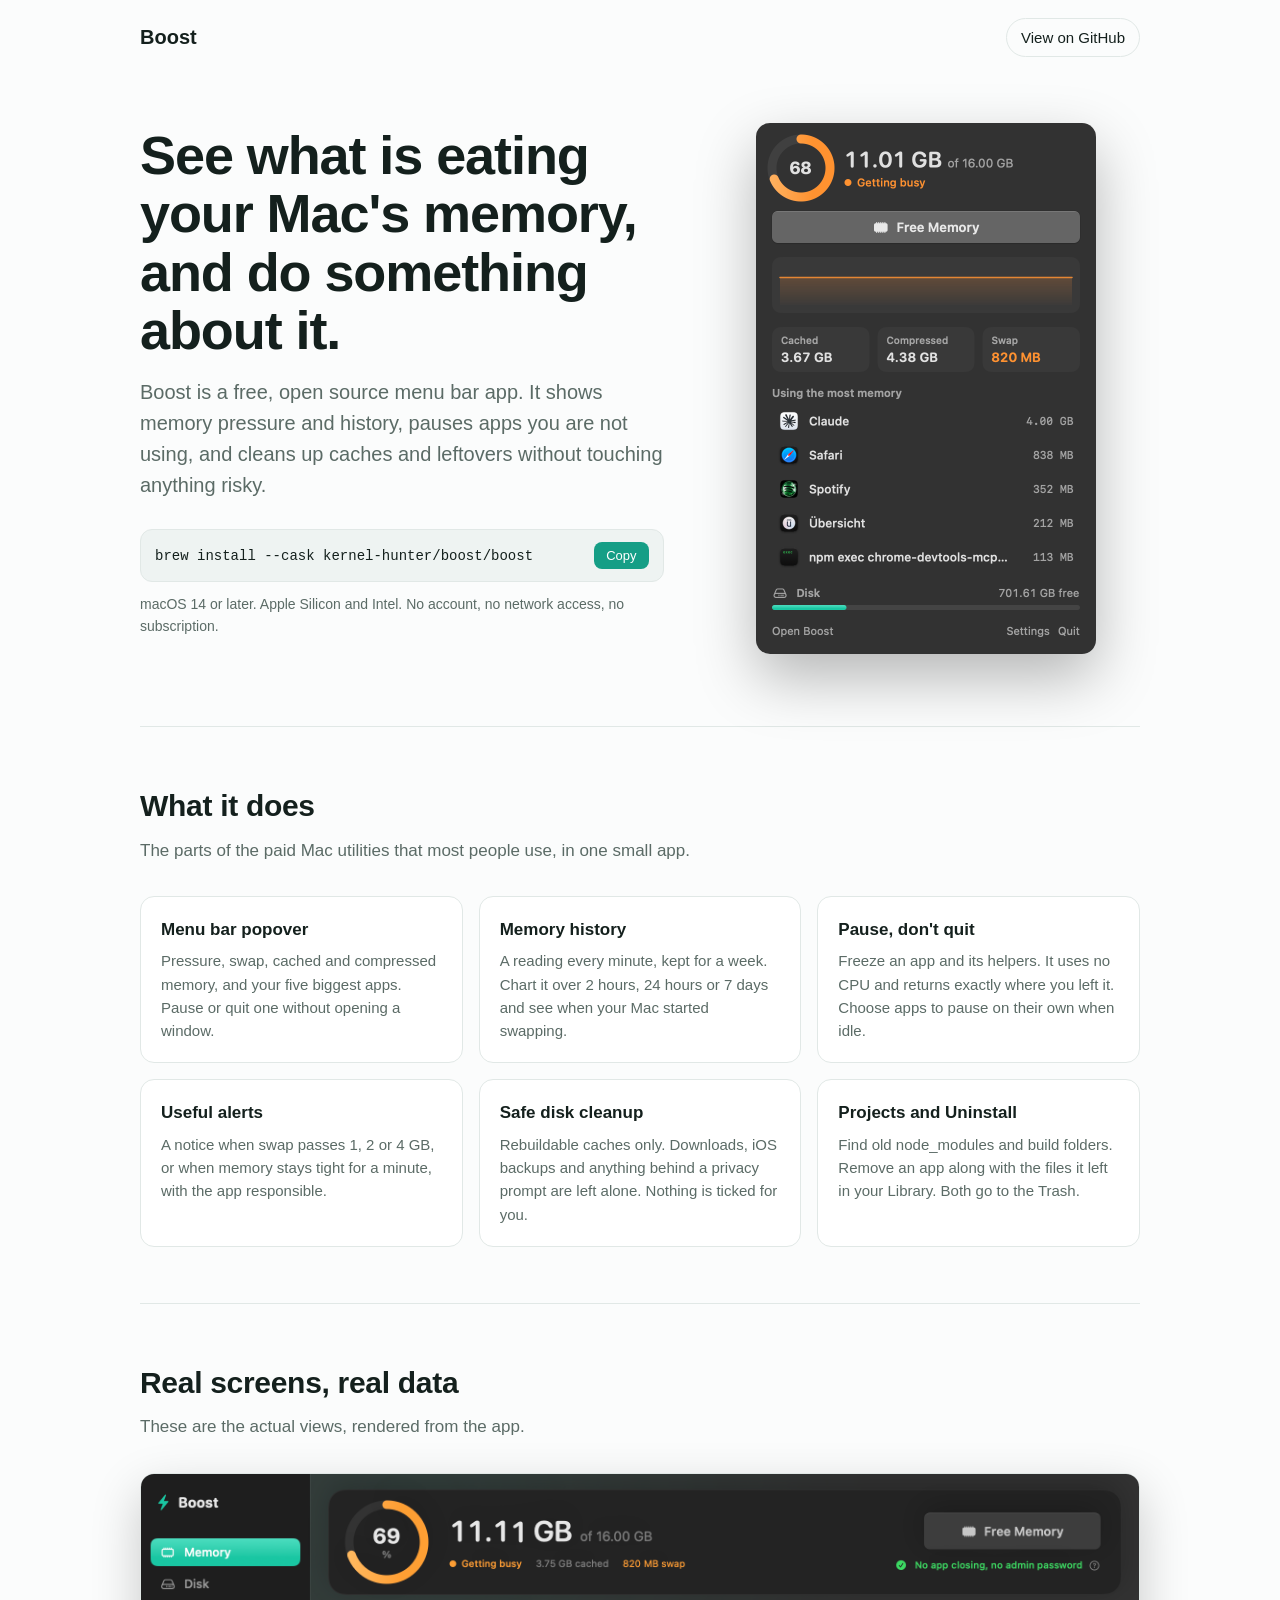
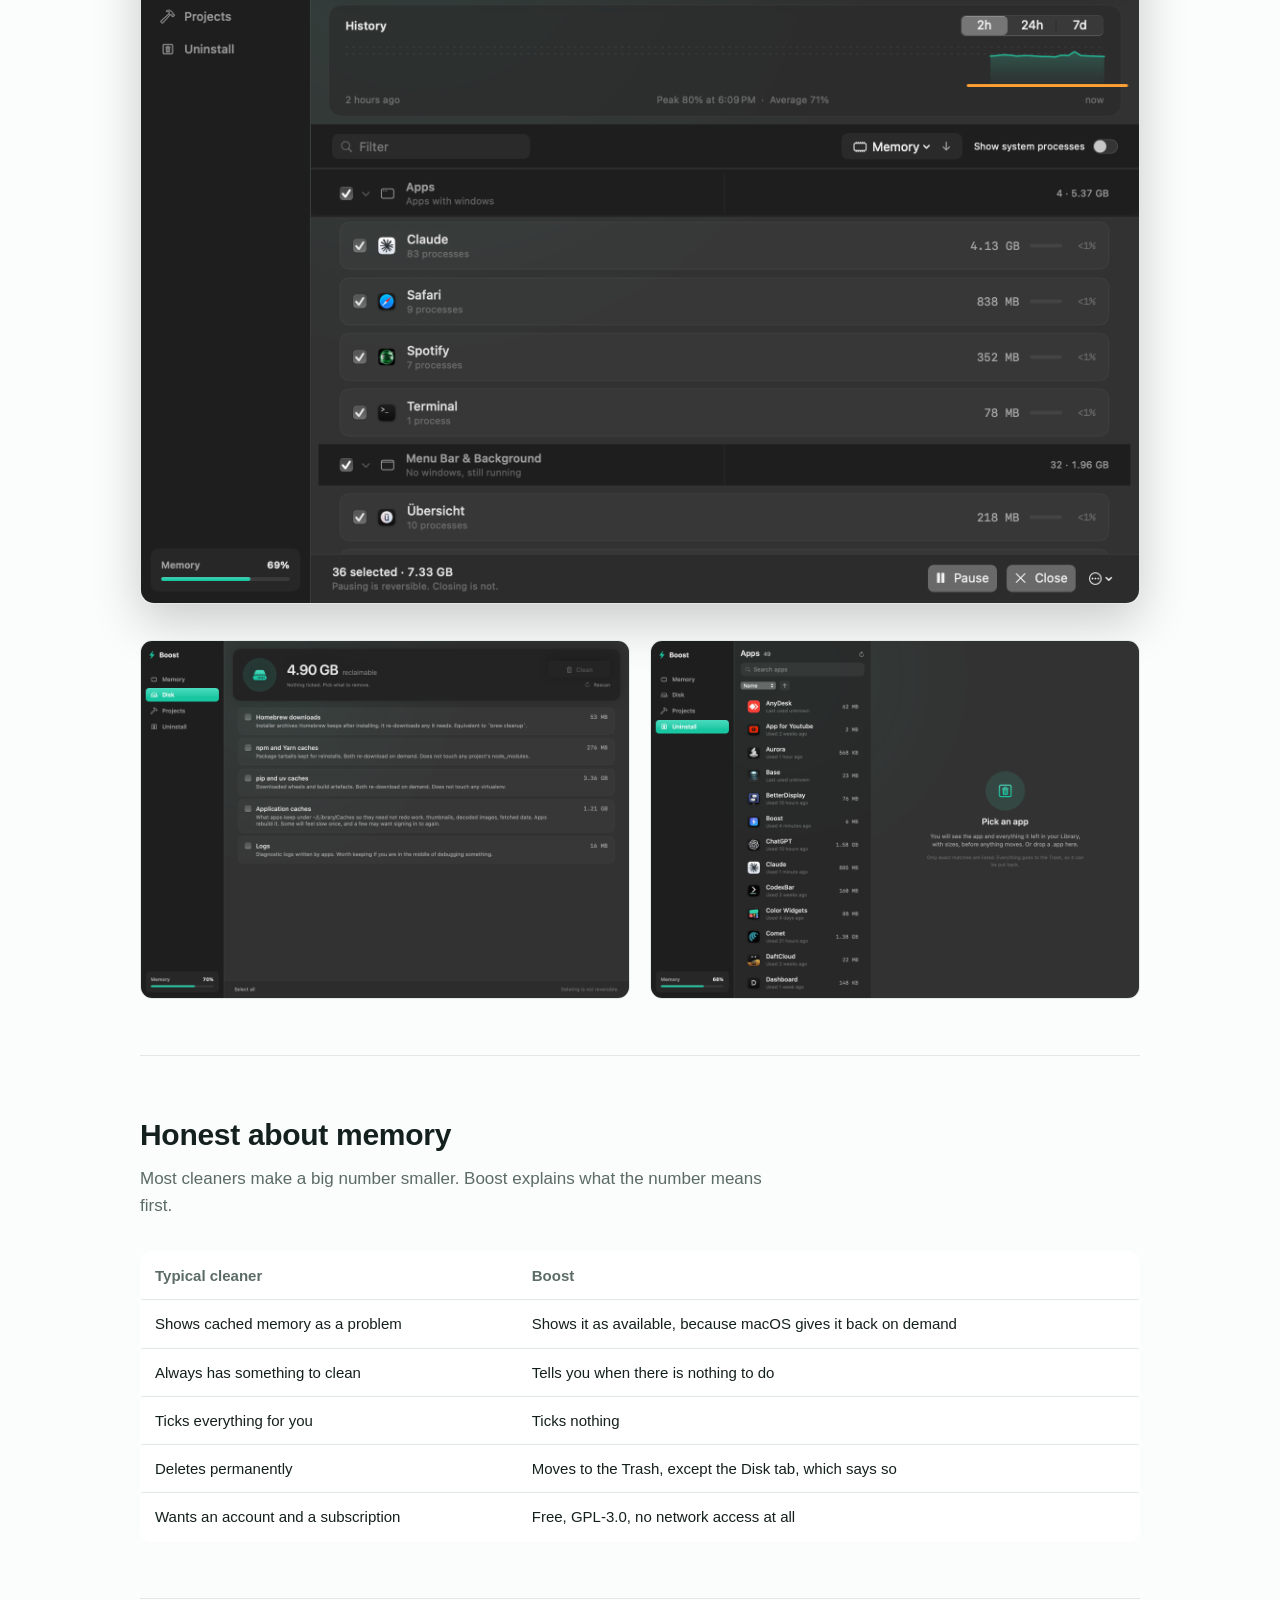
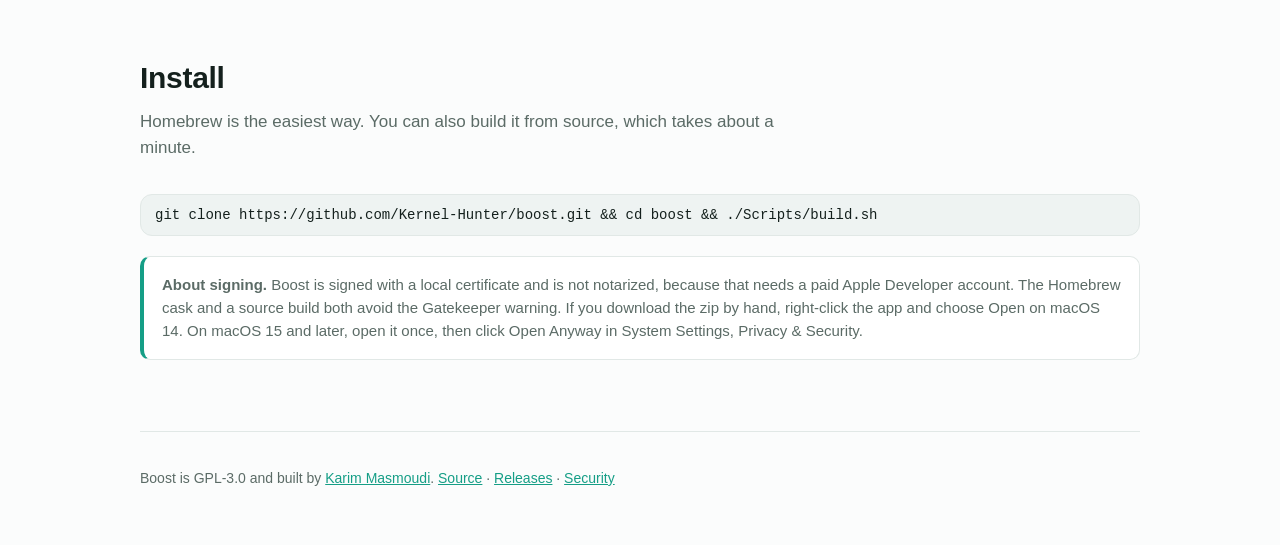
==== docs/index.html @ cca59454 "Explain Open Anyway for macOS 15 and later" ====
<!doctype html>
<html lang="en">
<head>
<meta charset="utf-8">
<meta name="viewport" content="width=device-width, initial-scale=1">
<title>Boost, a free Mac memory and disk app</title>
<meta name="description" content="Boost is a free, open source menu bar app for macOS. See what is using your memory, pause apps you are not using, and clean up caches and leftovers safely.">
<meta property="og:title" content="Boost, a free Mac memory and disk app">
<meta property="og:description" content="A free, open source menu bar app for macOS. Memory history, pause apps, safe disk cleanup, and an uninstaller.">
<meta property="og:image" content="https://kernel-hunter.github.io/boost/images/social-preview.png">
<meta property="og:image:width" content="1280">
<meta property="og:image:height" content="640">
<meta property="og:url" content="https://kernel-hunter.github.io/boost/">
<meta name="twitter:card" content="summary_large_image">
<meta name="theme-color" content="#101514">
<style>
:root {
  --bg: #fbfcfc; --fg: #14201d; --muted: #5b6b66; --card: #ffffff; --line: #e1e8e6;
  --brand: #159e86; --brand-fg: #ffffff; --code: #eef3f2;
}
@media (prefers-color-scheme: dark) {
  :root {
    --bg: #101514; --fg: #e8f0ee; --muted: #93a6a1; --card: #171e1c; --line: #26302e;
    --brand: #3fd1b0; --brand-fg: #08130f; --code: #1c2523;
  }
}
* { box-sizing: border-box; }
html { scroll-behavior: smooth; }
body {
  margin: 0; background: var(--bg); color: var(--fg);
  font: 17px/1.55 -apple-system, BlinkMacSystemFont, "SF Pro Text", "Segoe UI", Roboto, sans-serif;
}
a { color: var(--brand); }
.wrap { max-width: 1040px; margin: 0 auto; padding: 0 20px; }
nav { display: flex; align-items: center; justify-content: space-between; padding: 18px 0; }
nav .name { font-weight: 700; font-size: 20px; }
nav a.gh { color: var(--fg); text-decoration: none; font-size: 15px; border: 1px solid var(--line);
  padding: 7px 14px; border-radius: 999px; }
.hero { display: grid; grid-template-columns: 1.1fr .9fr; gap: 48px; align-items: center; padding: 48px 0 72px; }
h1 { font-size: clamp(34px, 5vw, 54px); line-height: 1.08; margin: 0 0 18px; letter-spacing: -0.02em; }
.lead { font-size: 20px; color: var(--muted); margin: 0 0 28px; }
.install {
  display: flex; align-items: center; gap: 10px; background: var(--code); border: 1px solid var(--line);
  border-radius: 12px; padding: 12px 14px; font: 14px ui-monospace, SFMono-Regular, Menlo, monospace;
  overflow-x: auto; white-space: nowrap;
}
.install button {
  margin-left: auto; font-family: -apple-system, sans-serif; font-size: 13px;
  background: var(--brand); color: var(--brand-fg); border: 0; border-radius: 8px; padding: 6px 12px; cursor: pointer;
}
.sub { margin-top: 12px; font-size: 14px; color: var(--muted); }
.shot { display: flex; justify-content: center; }
.shot img { width: min(340px, 100%); border-radius: 14px; box-shadow: 0 24px 60px rgba(0,0,0,.28); }
section { padding: 56px 0; border-top: 1px solid var(--line); }
h2 { font-size: 30px; margin: 0 0 8px; letter-spacing: -0.01em; }
.sec-lead { color: var(--muted); margin: 0 0 32px; max-width: 640px; }
.grid { display: grid; grid-template-columns: repeat(3, 1fr); gap: 16px; }
.card { background: var(--card); border: 1px solid var(--line); border-radius: 14px; padding: 20px; }
.card h3 { margin: 0 0 6px; font-size: 17px; }
.card p { margin: 0; color: var(--muted); font-size: 15px; }
.big { width: 100%; border-radius: 14px; border: 1px solid var(--line); box-shadow: 0 18px 50px rgba(0,0,0,.2); }
.two { display: grid; grid-template-columns: 1fr 1fr; gap: 20px; margin-top: 28px; }
.two img { width: 100%; border-radius: 12px; border: 1px solid var(--line); }
table { width: 100%; border-collapse: collapse; font-size: 15px; background: var(--card);
  border: 1px solid var(--line); border-radius: 12px; overflow: hidden; }
th, td { text-align: left; padding: 12px 14px; border-bottom: 1px solid var(--line); vertical-align: top; }
th { color: var(--muted); font-weight: 600; }
tr:last-child td { border-bottom: 0; }
.note { background: var(--card); border: 1px solid var(--line); border-left: 4px solid var(--brand);
  border-radius: 10px; padding: 16px 18px; color: var(--muted); font-size: 15px; }
footer { padding: 36px 0 56px; color: var(--muted); font-size: 14px; border-top: 1px solid var(--line); }
@media (max-width: 800px) {
  .hero { grid-template-columns: 1fr; padding-top: 24px; }
  .grid, .two { grid-template-columns: 1fr; }
  .shot { order: -1; }
}
</style>
</head>
<body>
<div class="wrap">
  <nav>
    <div class="name">Boost</div>
    <a class="gh" href="https://github.com/Kernel-Hunter/boost">View on GitHub</a>
  </nav>

  <header class="hero">
    <div>
      <h1>See what is eating your Mac's memory, and do something about it.</h1>
      <p class="lead">Boost is a free, open source menu bar app. It shows memory pressure and history, pauses apps you are not using, and cleans up caches and leftovers without touching anything risky.</p>
      <div class="install"><code id="cmd">brew install --cask kernel-hunter/boost/boost</code><button id="copy">Copy</button></div>
      <p class="sub">macOS 14 or later. Apple Silicon and Intel. No account, no network access, no subscription.</p>
    </div>
    <div class="shot"><img src="images/popover.png" alt="Boost's menu bar popover showing memory pressure, a graph, and the apps using the most memory"></div>
  </header>

  <section>
    <h2>What it does</h2>
    <p class="sec-lead">The parts of the paid Mac utilities that most people use, in one small app.</p>
    <div class="grid">
      <div class="card"><h3>Menu bar popover</h3><p>Pressure, swap, cached and compressed memory, and your five biggest apps. Pause or quit one without opening a window.</p></div>
      <div class="card"><h3>Memory history</h3><p>A reading every minute, kept for a week. Chart it over 2 hours, 24 hours or 7 days and see when your Mac started swapping.</p></div>
      <div class="card"><h3>Pause, don't quit</h3><p>Freeze an app and its helpers. It uses no CPU and returns exactly where you left it. Choose apps to pause on their own when idle.</p></div>
      <div class="card"><h3>Useful alerts</h3><p>A notice when swap passes 1, 2 or 4 GB, or when memory stays tight for a minute, with the app responsible.</p></div>
      <div class="card"><h3>Safe disk cleanup</h3><p>Rebuildable caches only. Downloads, iOS backups and anything behind a privacy prompt are left alone. Nothing is ticked for you.</p></div>
      <div class="card"><h3>Projects and Uninstall</h3><p>Find old node_modules and build folders. Remove an app along with the files it left in your Library. Both go to the Trash.</p></div>
    </div>
  </section>

  <section>
    <h2>Real screens, real data</h2>
    <p class="sec-lead">These are the actual views, rendered from the app.</p>
    <img class="big" src="images/memory.png" alt="Boost's memory tab with a pressure gauge, history chart and grouped app list">
    <div class="two">
      <img src="images/disk.png" alt="Boost's disk tab listing reclaimable caches">
      <img src="images/uninstall.png" alt="Boost's uninstall tab listing installed apps">
    </div>
  </section>

  <section>
    <h2>Honest about memory</h2>
    <p class="sec-lead">Most cleaners make a big number smaller. Boost explains what the number means first.</p>
    <table>
      <tr><th>Typical cleaner</th><th>Boost</th></tr>
      <tr><td>Shows cached memory as a problem</td><td>Shows it as available, because macOS gives it back on demand</td></tr>
      <tr><td>Always has something to clean</td><td>Tells you when there is nothing to do</td></tr>
      <tr><td>Ticks everything for you</td><td>Ticks nothing</td></tr>
      <tr><td>Deletes permanently</td><td>Moves to the Trash, except the Disk tab, which says so</td></tr>
      <tr><td>Wants an account and a subscription</td><td>Free, GPL-3.0, no network access at all</td></tr>
    </table>
  </section>

  <section>
    <h2>Install</h2>
    <p class="sec-lead">Homebrew is the easiest way. You can also build it from source, which takes about a minute.</p>
    <div class="install"><code>git clone https://github.com/Kernel-Hunter/boost.git &amp;&amp; cd boost &amp;&amp; ./Scripts/build.sh</code></div>
    <p class="note" style="margin-top:20px"><strong>About signing.</strong> Boost is signed with a local certificate and is not notarized, because that needs a paid Apple Developer account. The Homebrew cask and a source build both avoid the Gatekeeper warning. If you download the zip by hand, right-click the app and choose Open on macOS 14. On macOS 15 and later, open it once, then click Open Anyway in System Settings, Privacy &amp; Security.</p>
  </section>

  <footer>
    Boost is GPL-3.0 and built by <a href="https://github.com/Kernel-Hunter">Karim Masmoudi</a>.
    <a href="https://github.com/Kernel-Hunter/boost">Source</a> &middot;
    <a href="https://github.com/Kernel-Hunter/boost/releases">Releases</a> &middot;
    <a href="https://github.com/Kernel-Hunter/boost/blob/main/SECURITY.md">Security</a>
  </footer>
</div>
<script>
document.getElementById('copy').addEventListener('click', function () {
  var b = this;
  navigator.clipboard.writeText(document.getElementById('cmd').textContent).then(function () {
    b.textContent = 'Copied'; setTimeout(function () { b.textContent = 'Copy'; }, 1500);
  });
});
</script>
</body>
</html>
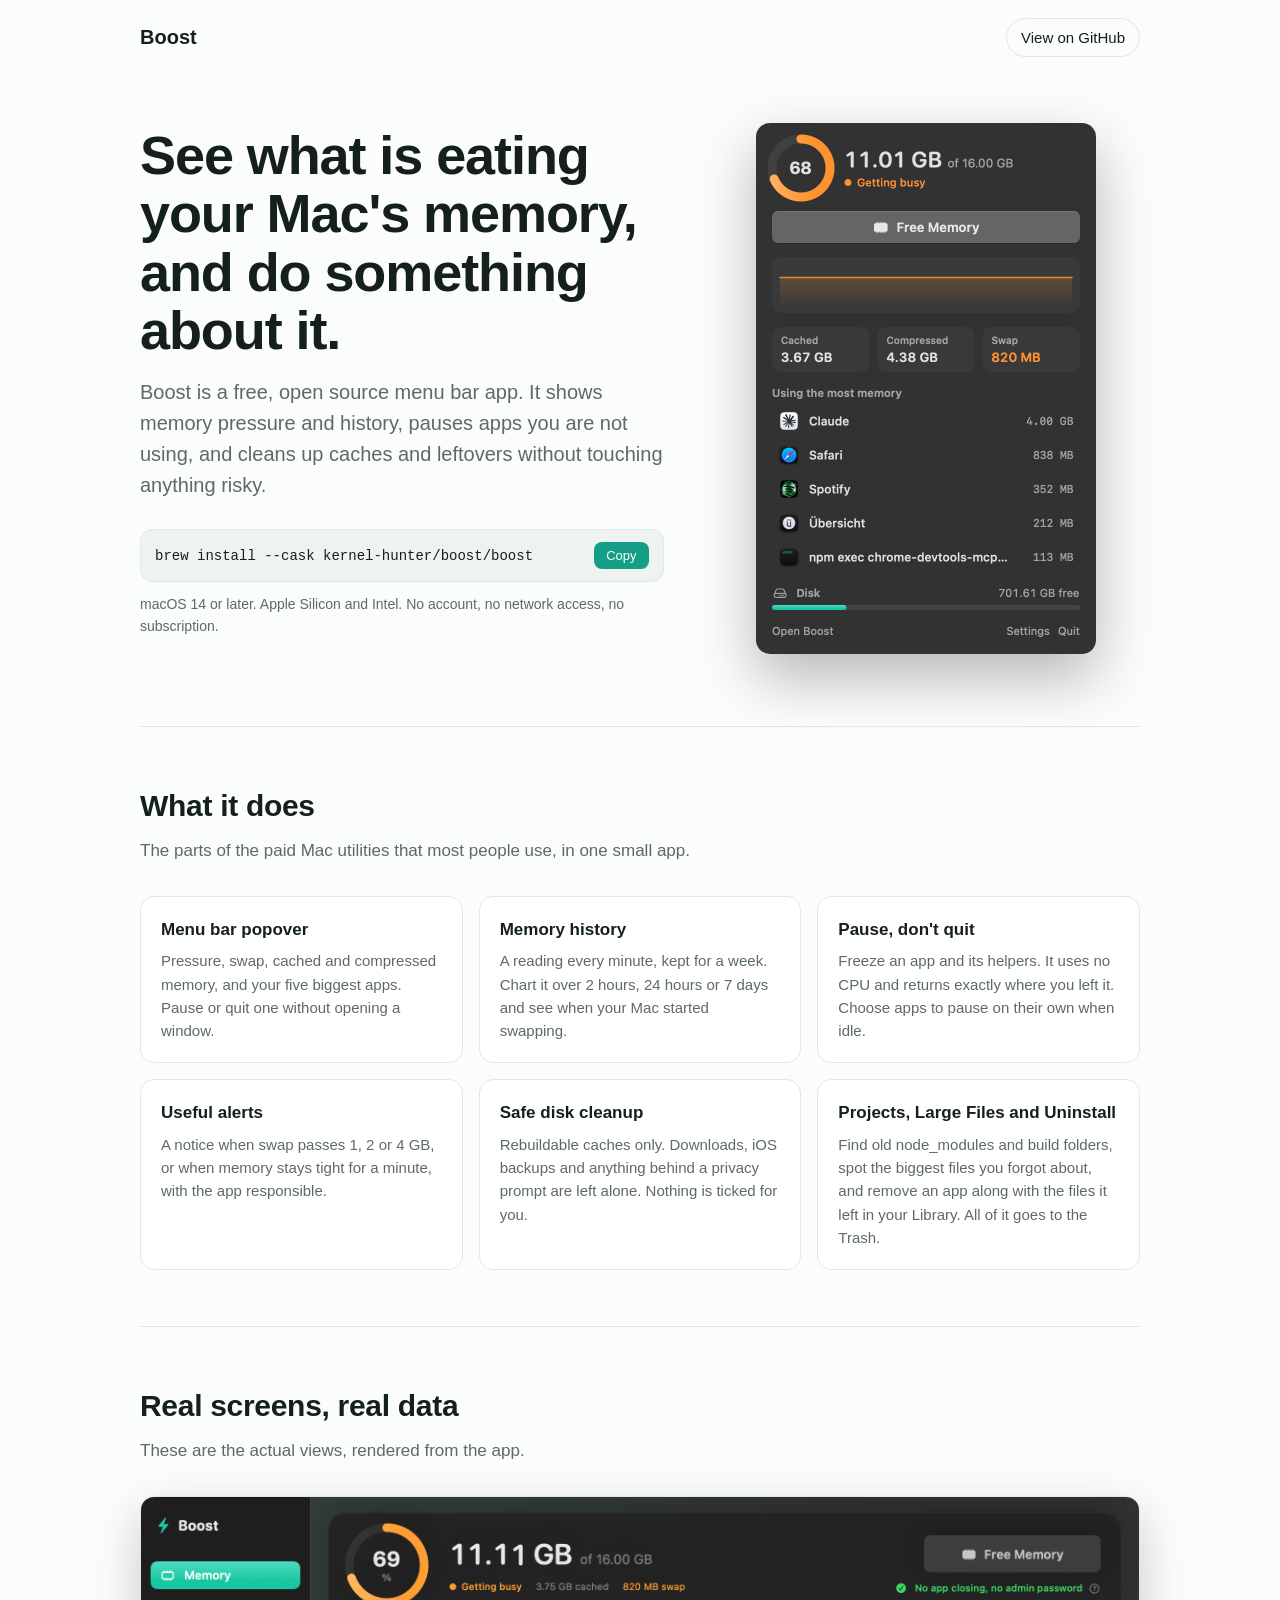
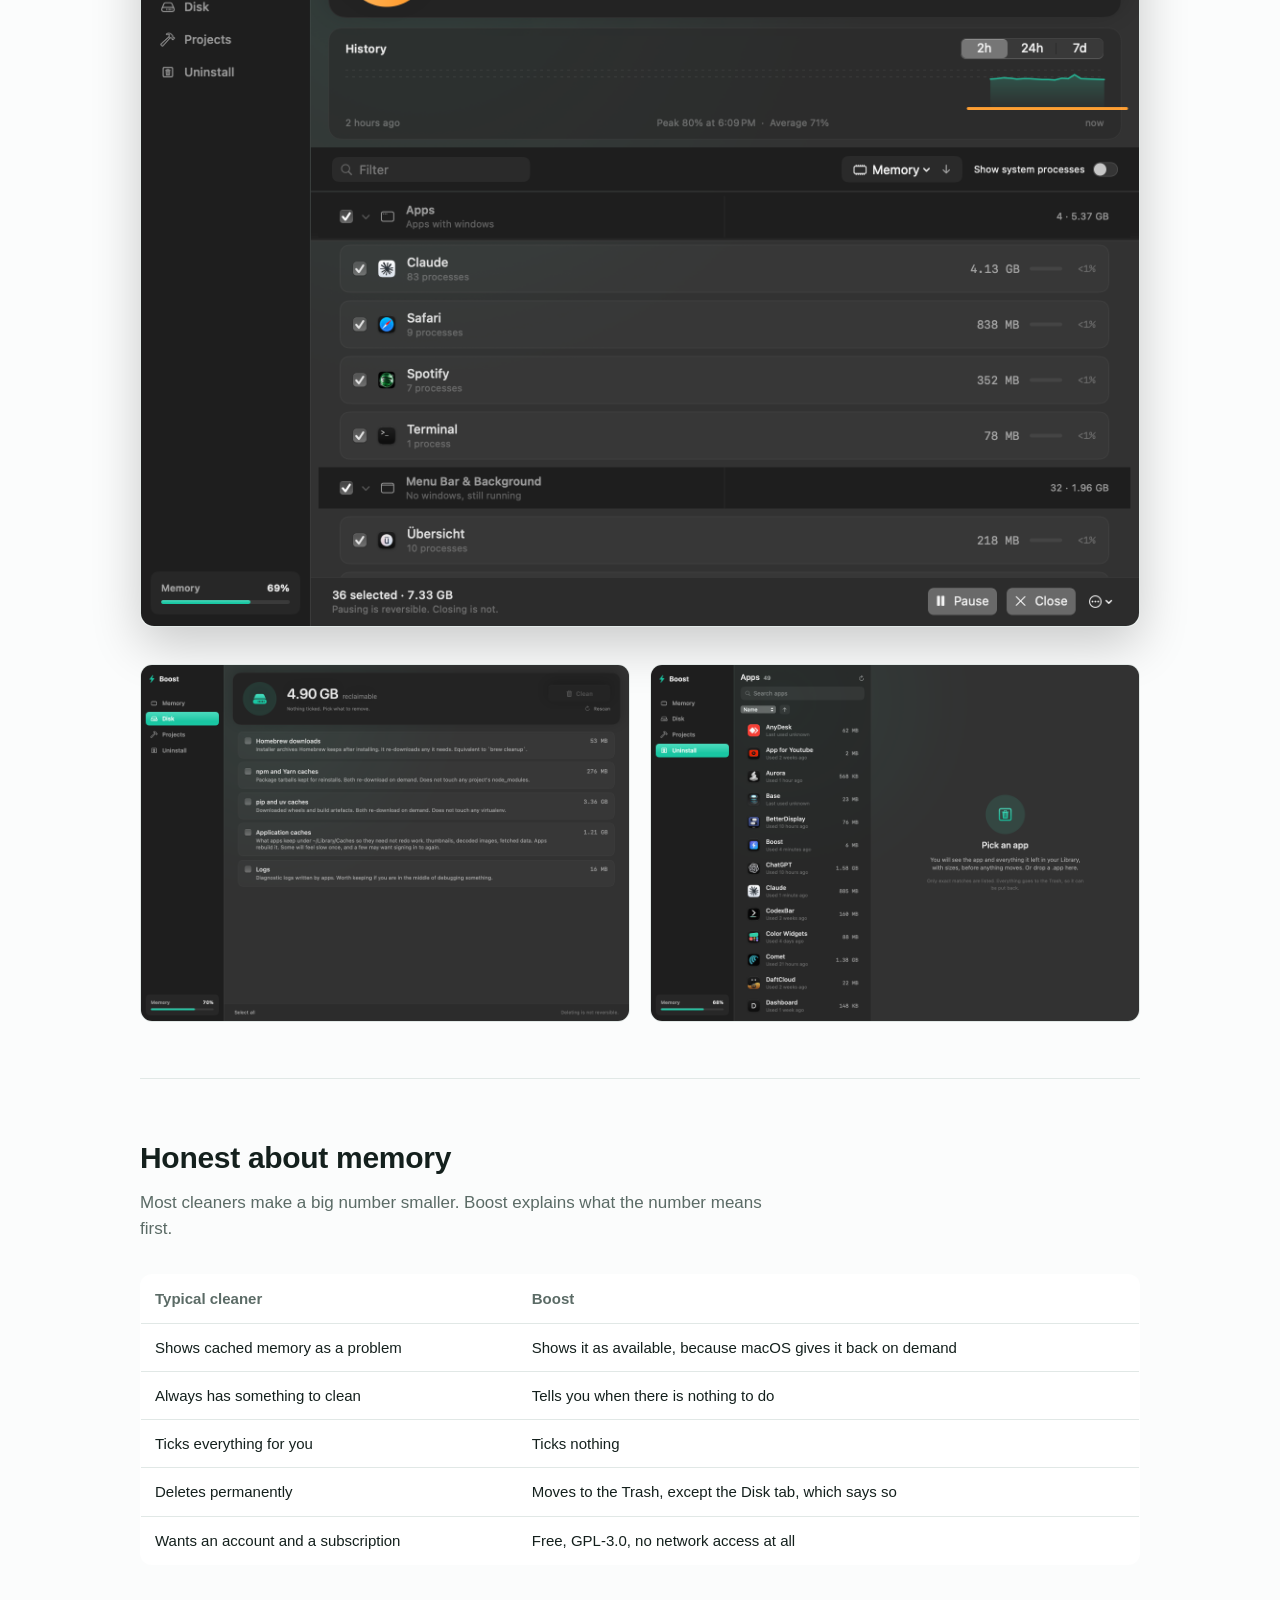
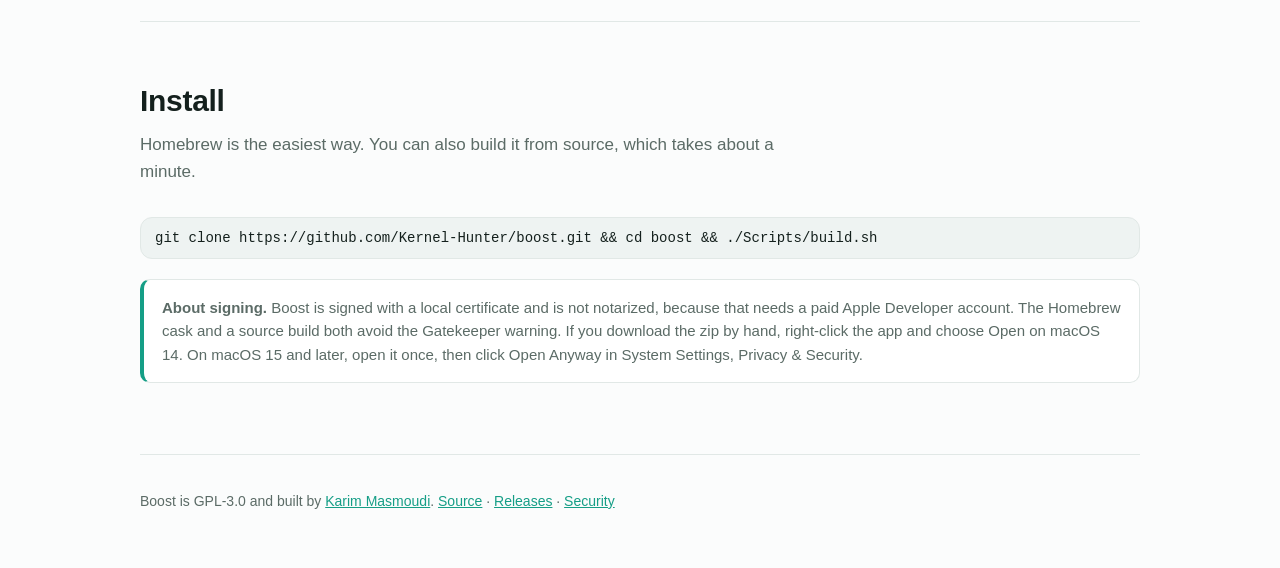
==== commit 33695ceb: "Add the Large Files tab, document it, and bump to 1.3.0" ====
--- a/docs/index.html
+++ b/docs/index.html
@@ -102,7 +102,7 @@
       <div class="card"><h3>Pause, don't quit</h3><p>Freeze an app and its helpers. It uses no CPU and returns exactly where you left it. Choose apps to pause on their own when idle.</p></div>
       <div class="card"><h3>Useful alerts</h3><p>A notice when swap passes 1, 2 or 4 GB, or when memory stays tight for a minute, with the app responsible.</p></div>
       <div class="card"><h3>Safe disk cleanup</h3><p>Rebuildable caches only. Downloads, iOS backups and anything behind a privacy prompt are left alone. Nothing is ticked for you.</p></div>
-      <div class="card"><h3>Projects and Uninstall</h3><p>Find old node_modules and build folders. Remove an app along with the files it left in your Library. Both go to the Trash.</p></div>
+      <div class="card"><h3>Projects, Large Files and Uninstall</h3><p>Find old node_modules and build folders, spot the biggest files you forgot about, and remove an app along with the files it left in your Library. All of it goes to the Trash.</p></div>
     </div>
   </section>
 
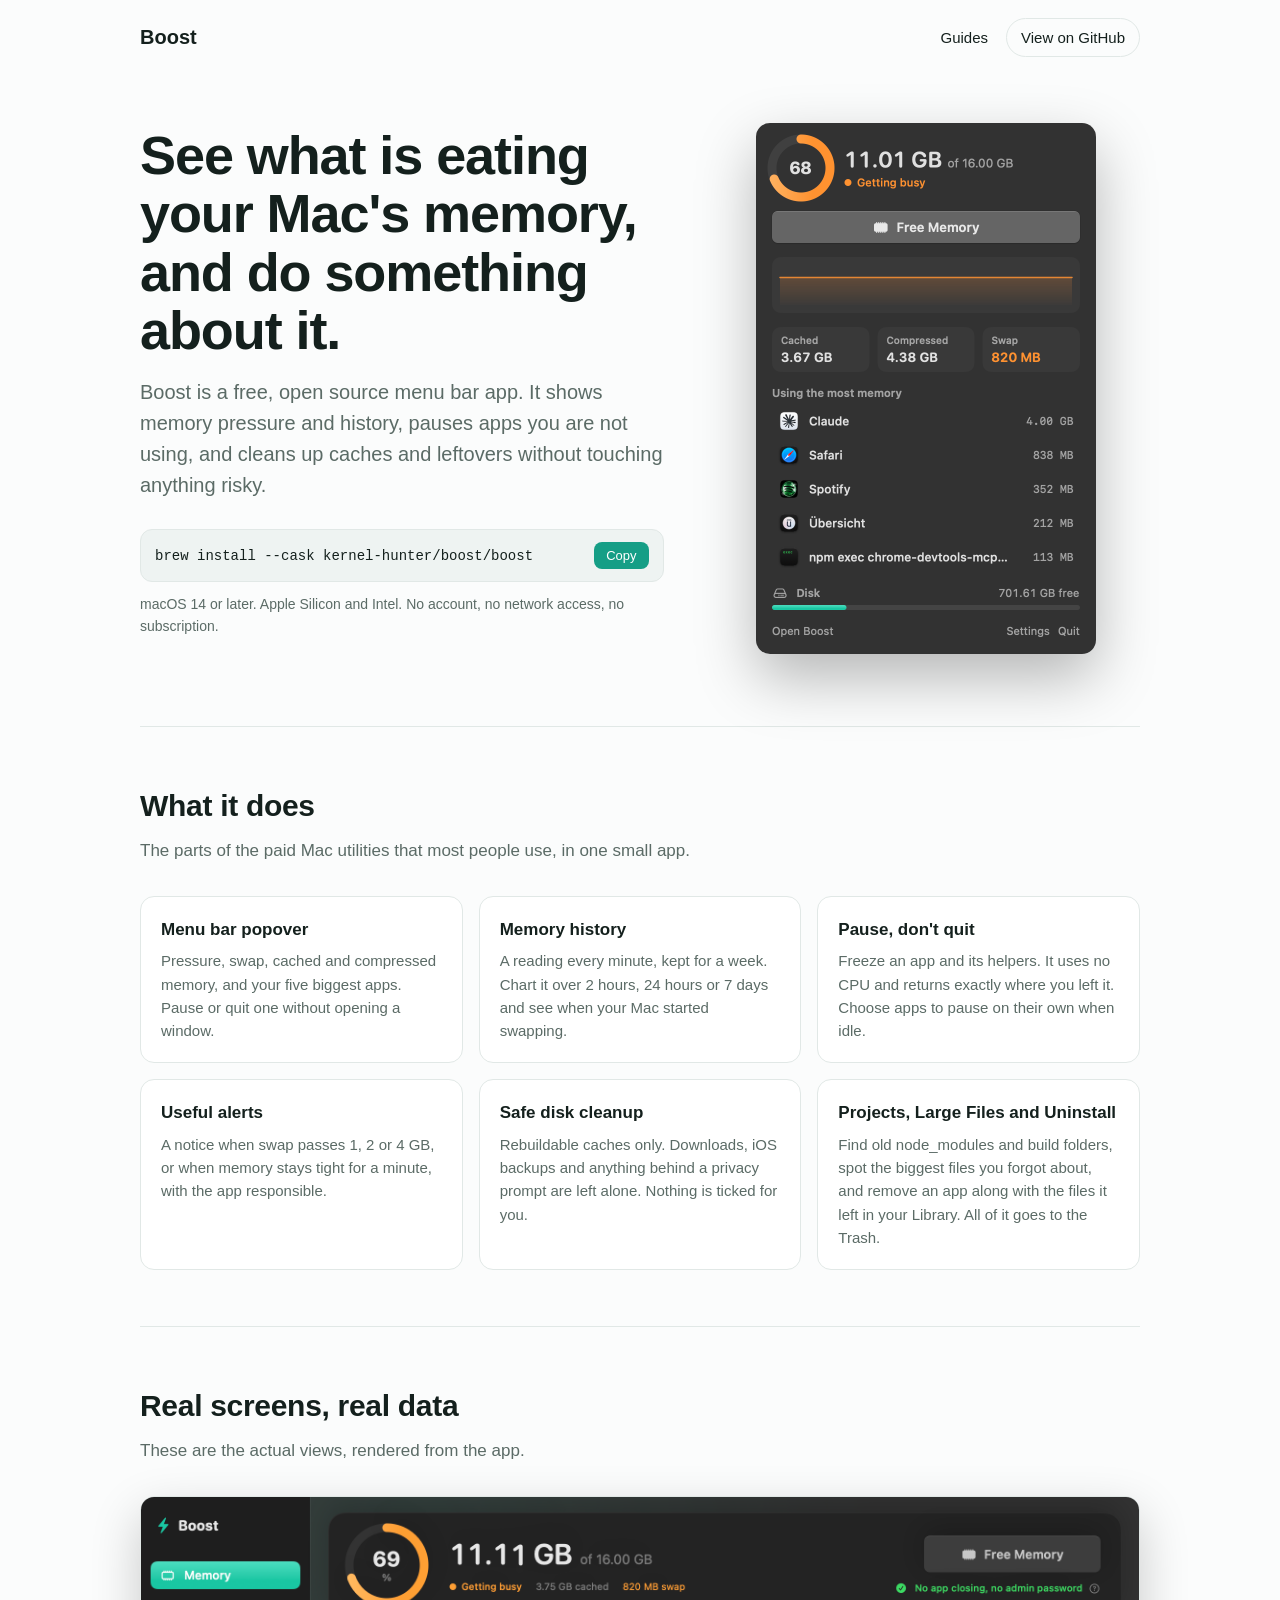
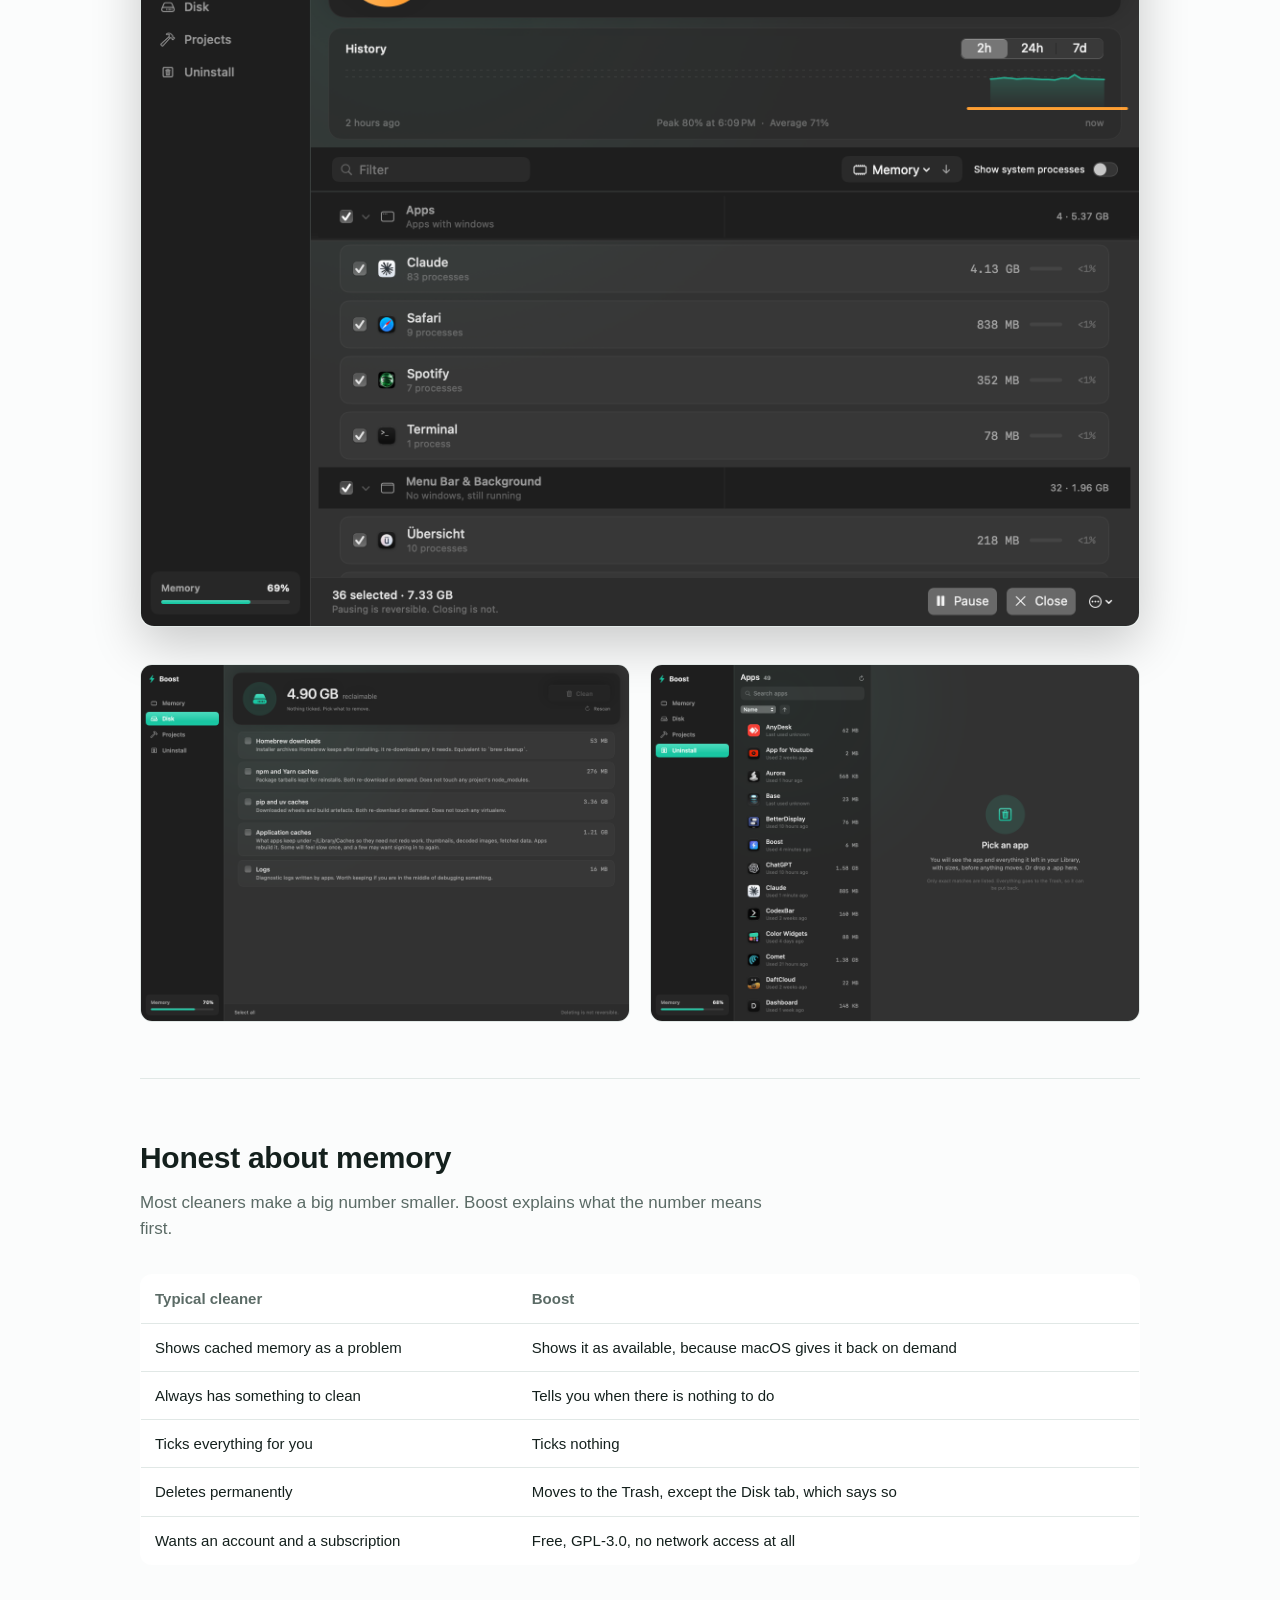
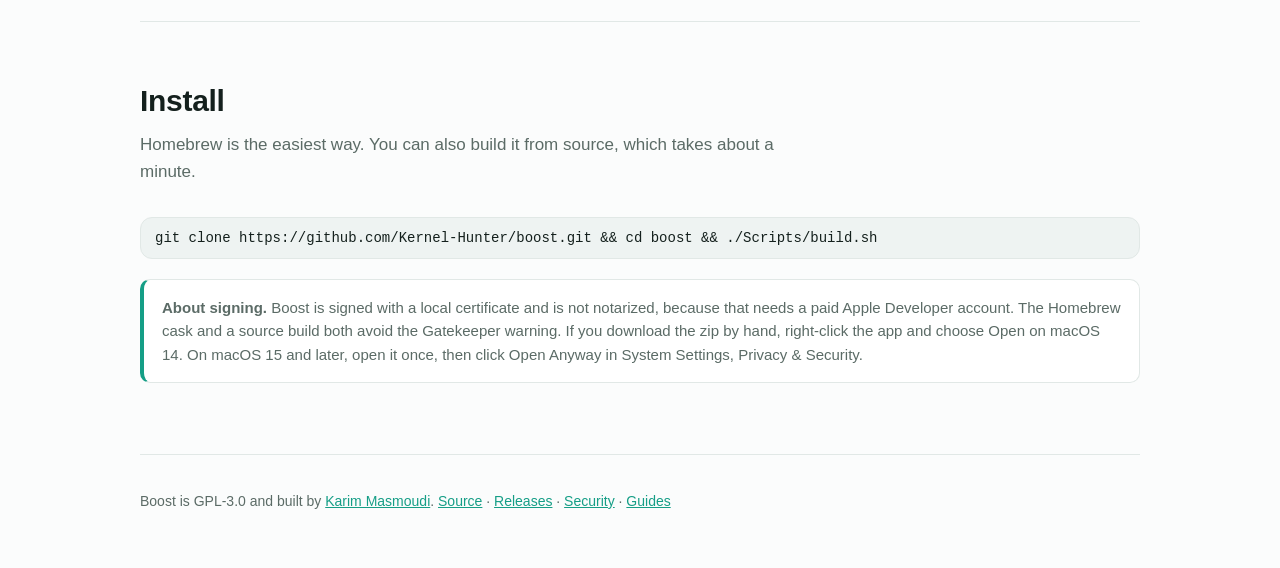
==== commit d1aa76f9: "Add five search guides on Mac memory, storage and uninstalling Guides for freeing RAM, memory pressu" ====
--- a/docs/index.html
+++ b/docs/index.html
@@ -3,8 +3,30 @@
 <head>
 <meta charset="utf-8">
 <meta name="viewport" content="width=device-width, initial-scale=1">
-<title>Boost, a free Mac memory and disk app</title>
-<meta name="description" content="Boost is a free, open source menu bar app for macOS. See what is using your memory, pause apps you are not using, and clean up caches and leftovers safely.">
+<title>Boost for Mac: a free, open source memory and disk utility</title>
+<meta name="description" content="Boost is a free, open source menu bar app for macOS. A free alternative to CleanMyMac and iStat Menus for memory: see what is using your RAM, keep a week of history, pause idle apps, find large files and uninstall apps cleanly.">
+<link rel="canonical" href="https://kernel-hunter.github.io/boost/">
+<meta property="og:url" content="https://kernel-hunter.github.io/boost/">
+<meta property="og:type" content="website">
+<meta name="twitter:card" content="summary_large_image">
+<script type="application/ld+json">
+{
+  "@context": "https://schema.org",
+  "@type": "SoftwareApplication",
+  "name": "Boost",
+  "alternateName": "Boost for Mac",
+  "applicationCategory": "UtilitiesApplication",
+  "operatingSystem": "macOS 14 or later",
+  "description": "A free, open source menu bar app for macOS that shows what is using your memory, keeps a week of history, pauses idle apps, finds large files and uninstalls apps cleanly.",
+  "url": "https://kernel-hunter.github.io/boost/",
+  "downloadUrl": "https://github.com/Kernel-Hunter/boost/releases/latest",
+  "license": "https://www.gnu.org/licenses/gpl-3.0.html",
+  "isAccessibleForFree": true,
+  "offers": { "@type": "Offer", "price": "0", "priceCurrency": "USD" },
+  "author": { "@type": "Person", "name": "Karim Masmoudi", "url": "https://github.com/Kernel-Hunter" },
+  "codeRepository": "https://github.com/Kernel-Hunter/boost"
+}
+</script>
 <meta property="og:title" content="Boost, a free Mac memory and disk app">
 <meta property="og:description" content="A free, open source menu bar app for macOS. Memory history, pause apps, safe disk cleanup, and an uninstaller.">
 <meta property="og:image" content="https://kernel-hunter.github.io/boost/images/social-preview.png">
@@ -36,6 +58,8 @@
 nav .name { font-weight: 700; font-size: 20px; }
 nav a.gh { color: var(--fg); text-decoration: none; font-size: 15px; border: 1px solid var(--line);
   padding: 7px 14px; border-radius: 999px; }
+.navlinks { display: flex; align-items: center; gap: 18px; }
+.navlinks a.guides { color: var(--fg); text-decoration: none; font-size: 15px; }
 .hero { display: grid; grid-template-columns: 1.1fr .9fr; gap: 48px; align-items: center; padding: 48px 0 72px; }
 h1 { font-size: clamp(34px, 5vw, 54px); line-height: 1.08; margin: 0 0 18px; letter-spacing: -0.02em; }
 .lead { font-size: 20px; color: var(--muted); margin: 0 0 28px; }
@@ -80,7 +104,10 @@
 <div class="wrap">
   <nav>
     <div class="name">Boost</div>
-    <a class="gh" href="https://github.com/Kernel-Hunter/boost">View on GitHub</a>
+    <div class="navlinks">
+      <a class="guides" href="guides/index.html">Guides</a>
+      <a class="gh" href="https://github.com/Kernel-Hunter/boost">View on GitHub</a>
+    </div>
   </nav>
 
   <header class="hero">
@@ -140,7 +167,8 @@
     Boost is GPL-3.0 and built by <a href="https://github.com/Kernel-Hunter">Karim Masmoudi</a>.
     <a href="https://github.com/Kernel-Hunter/boost">Source</a> &middot;
     <a href="https://github.com/Kernel-Hunter/boost/releases">Releases</a> &middot;
-    <a href="https://github.com/Kernel-Hunter/boost/blob/main/SECURITY.md">Security</a>
+    <a href="https://github.com/Kernel-Hunter/boost/blob/main/SECURITY.md">Security</a> &middot;
+    <a href="guides/index.html">Guides</a>
   </footer>
 </div>
 <script>
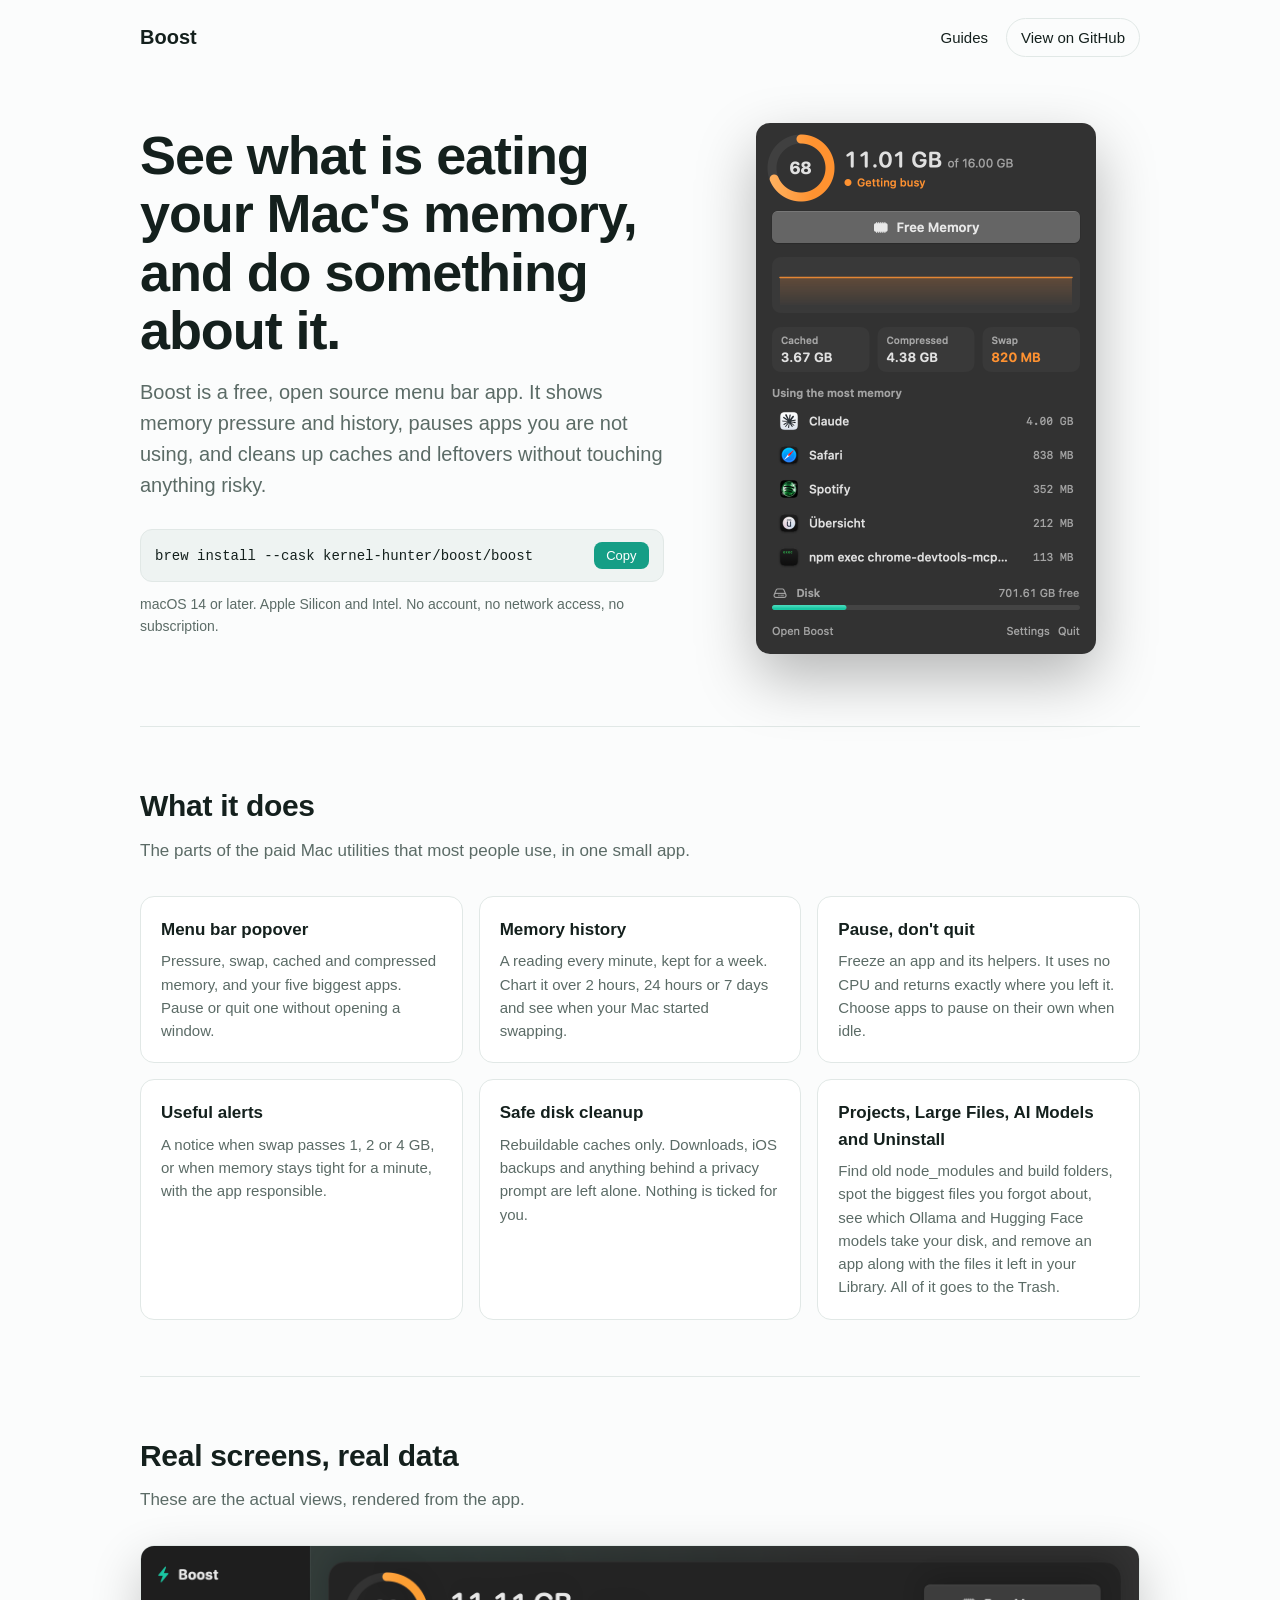
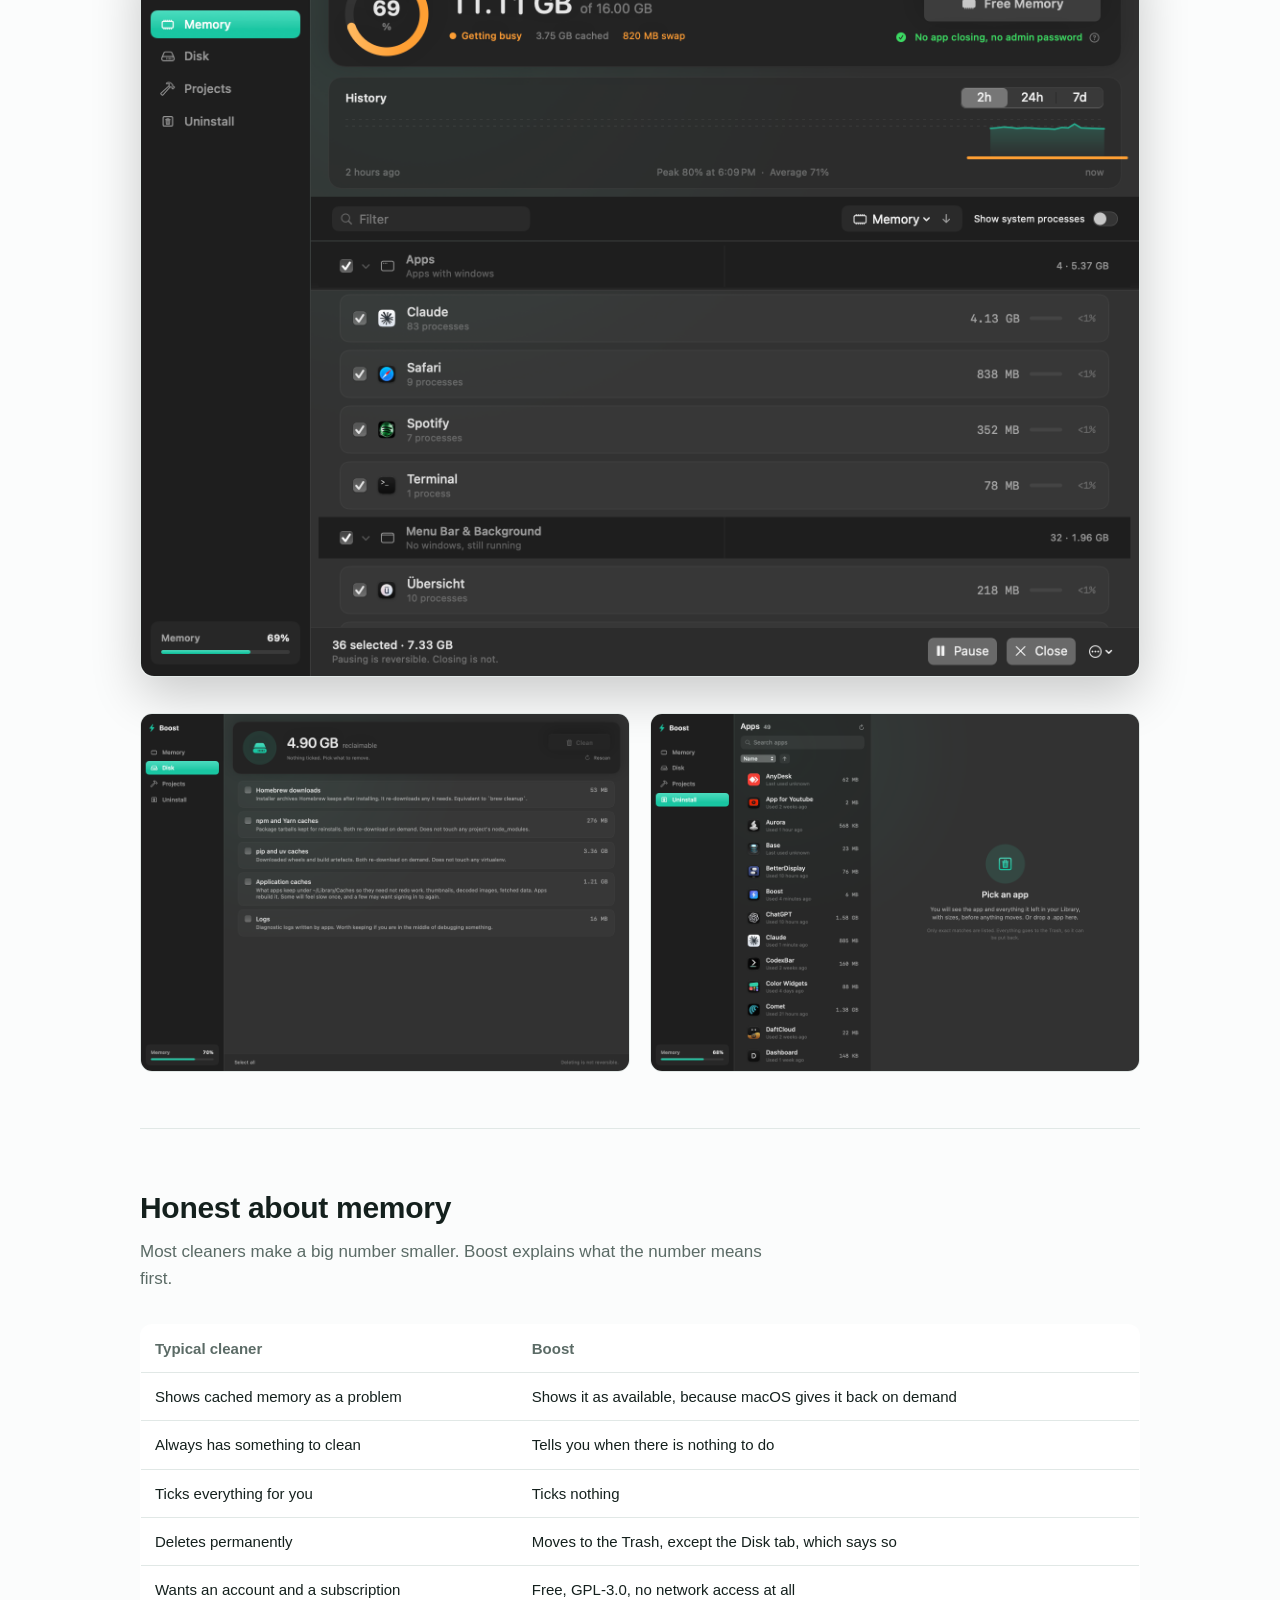
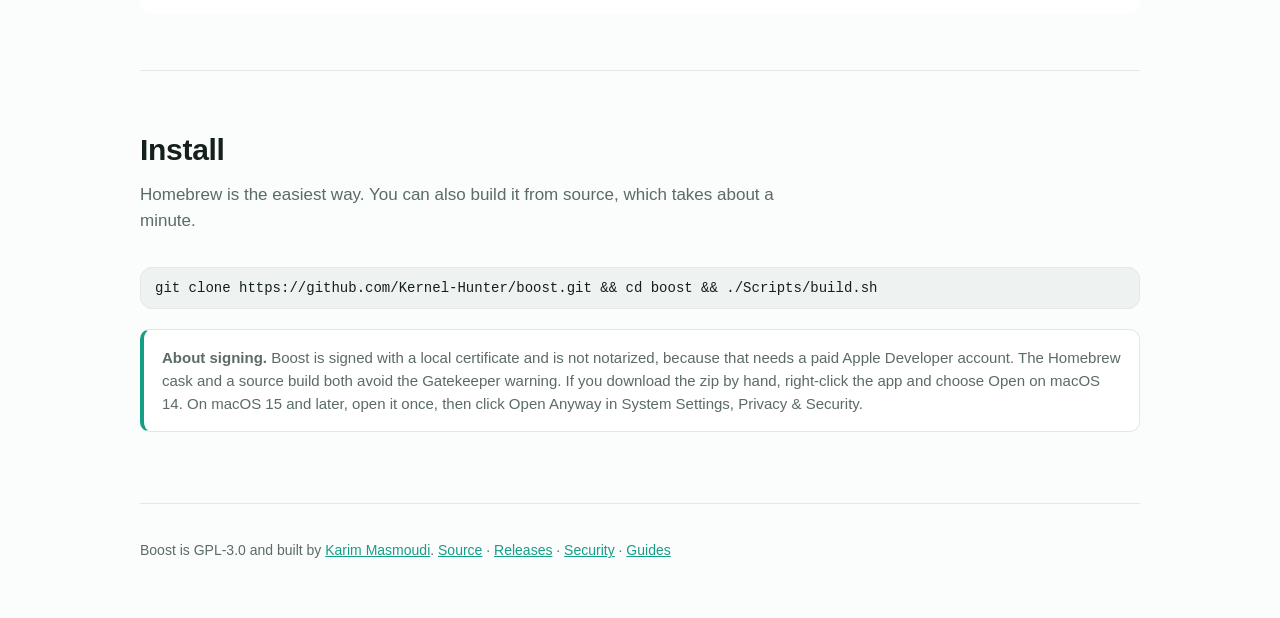
==== commit 199835ac: "Document AI Models, Xcode leftovers and Liquid Glass in the README" ====
--- a/docs/index.html
+++ b/docs/index.html
@@ -129,7 +129,7 @@
       <div class="card"><h3>Pause, don't quit</h3><p>Freeze an app and its helpers. It uses no CPU and returns exactly where you left it. Choose apps to pause on their own when idle.</p></div>
       <div class="card"><h3>Useful alerts</h3><p>A notice when swap passes 1, 2 or 4 GB, or when memory stays tight for a minute, with the app responsible.</p></div>
       <div class="card"><h3>Safe disk cleanup</h3><p>Rebuildable caches only. Downloads, iOS backups and anything behind a privacy prompt are left alone. Nothing is ticked for you.</p></div>
-      <div class="card"><h3>Projects, Large Files and Uninstall</h3><p>Find old node_modules and build folders, spot the biggest files you forgot about, and remove an app along with the files it left in your Library. All of it goes to the Trash.</p></div>
+      <div class="card"><h3>Projects, Large Files, AI Models and Uninstall</h3><p>Find old node_modules and build folders, spot the biggest files you forgot about, see which Ollama and Hugging Face models take your disk, and remove an app along with the files it left in your Library. All of it goes to the Trash.</p></div>
     </div>
   </section>
 
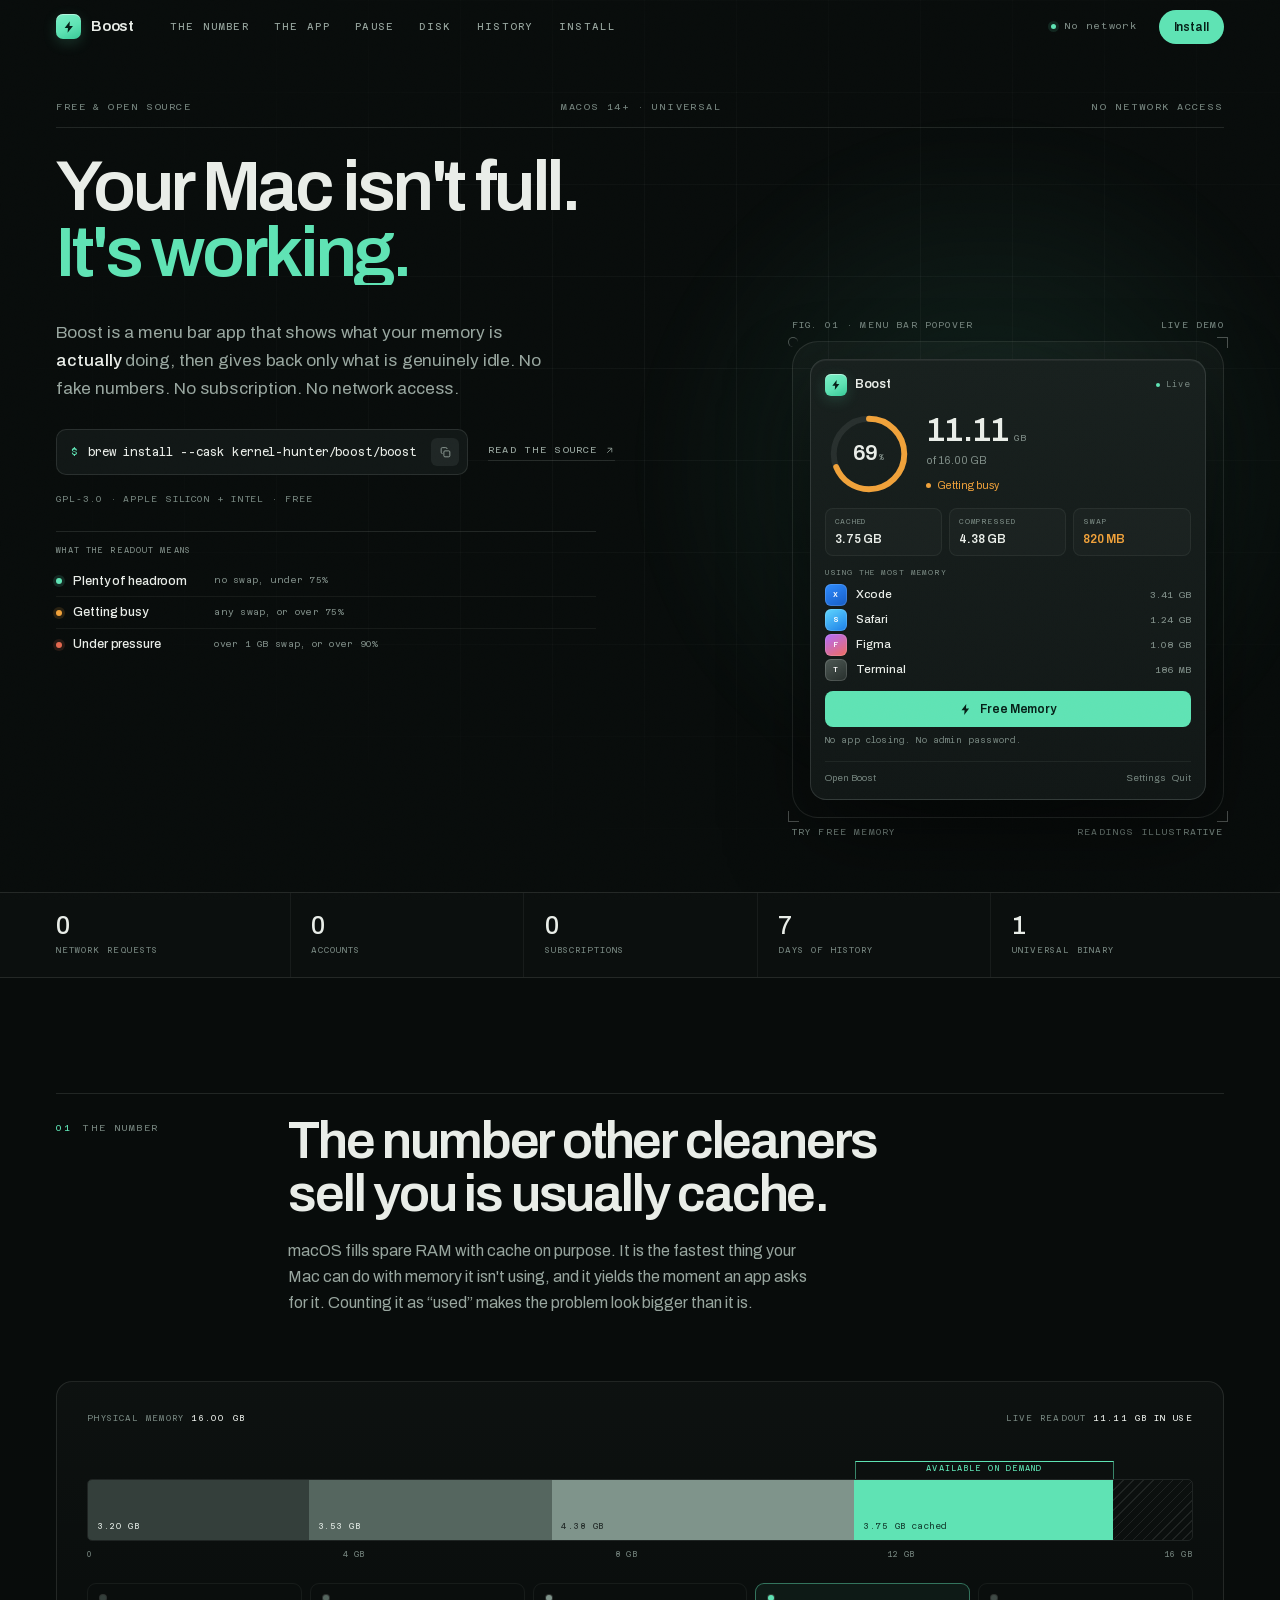
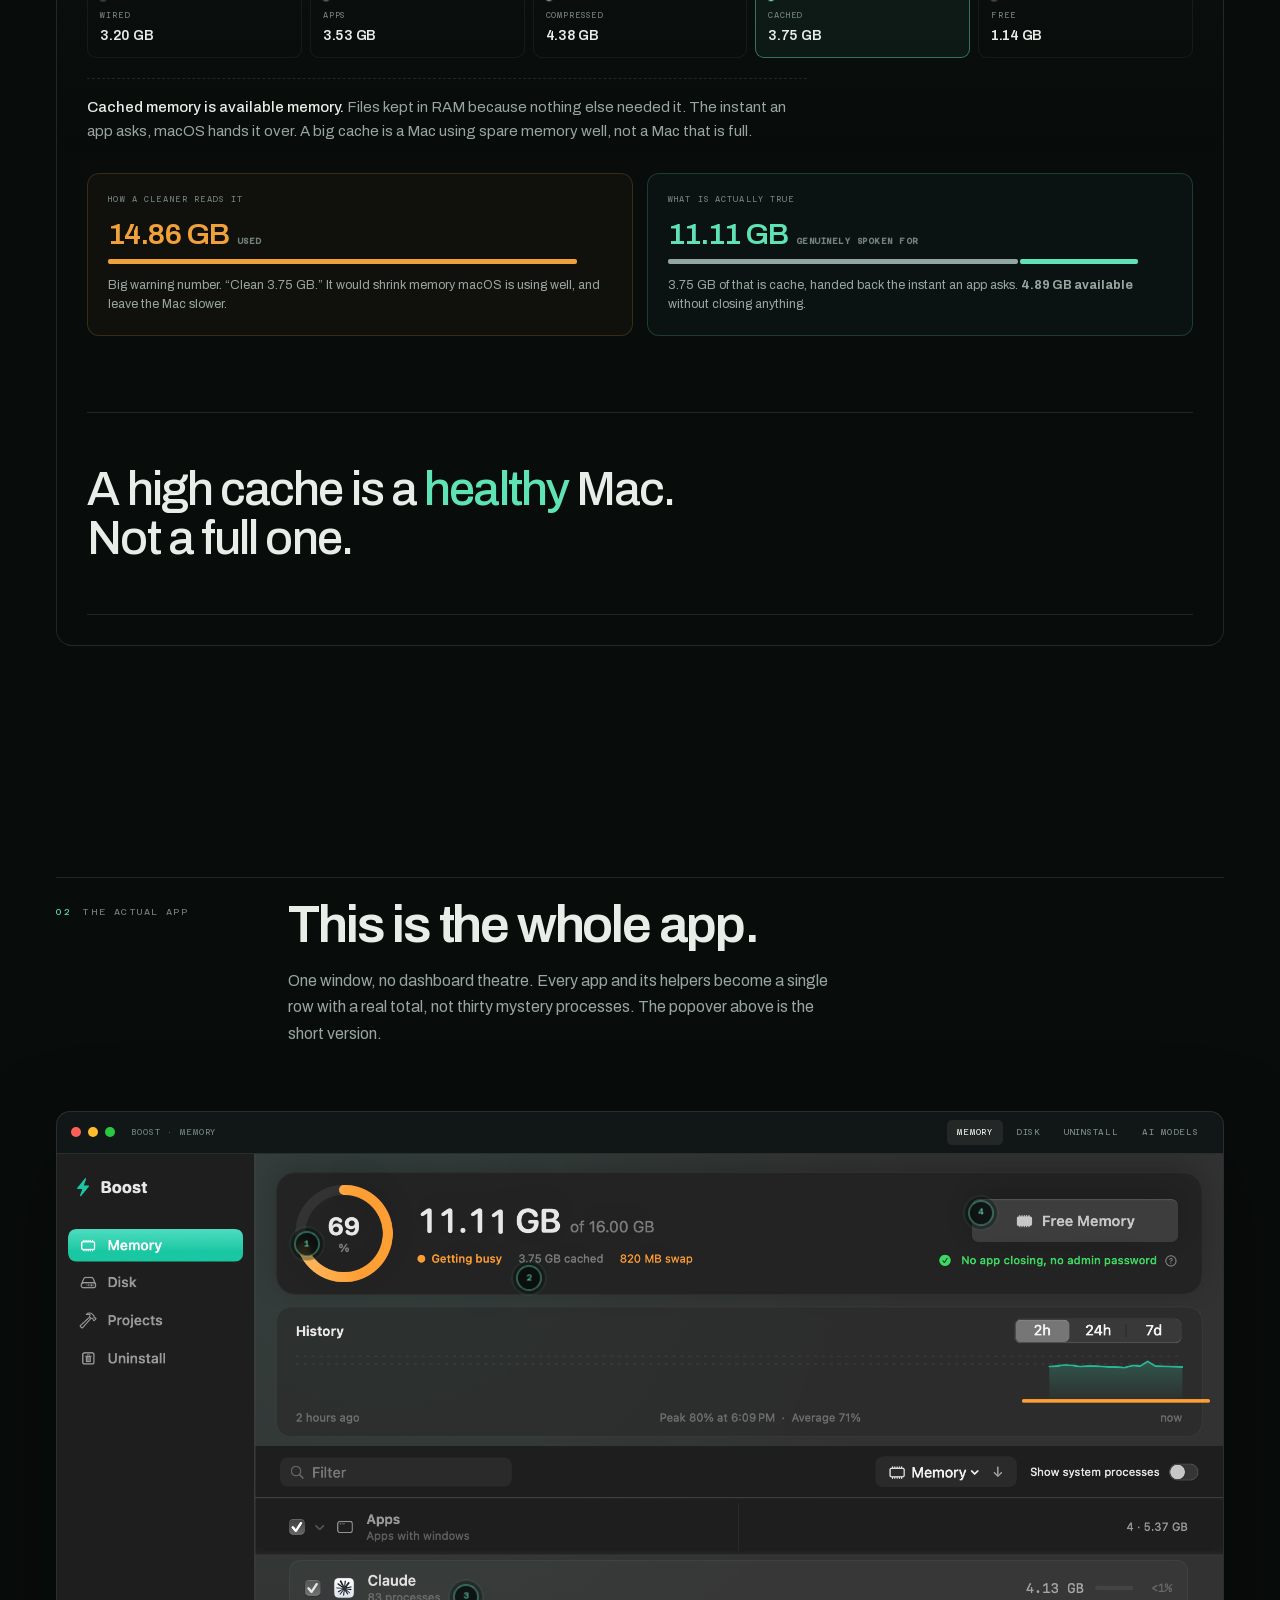
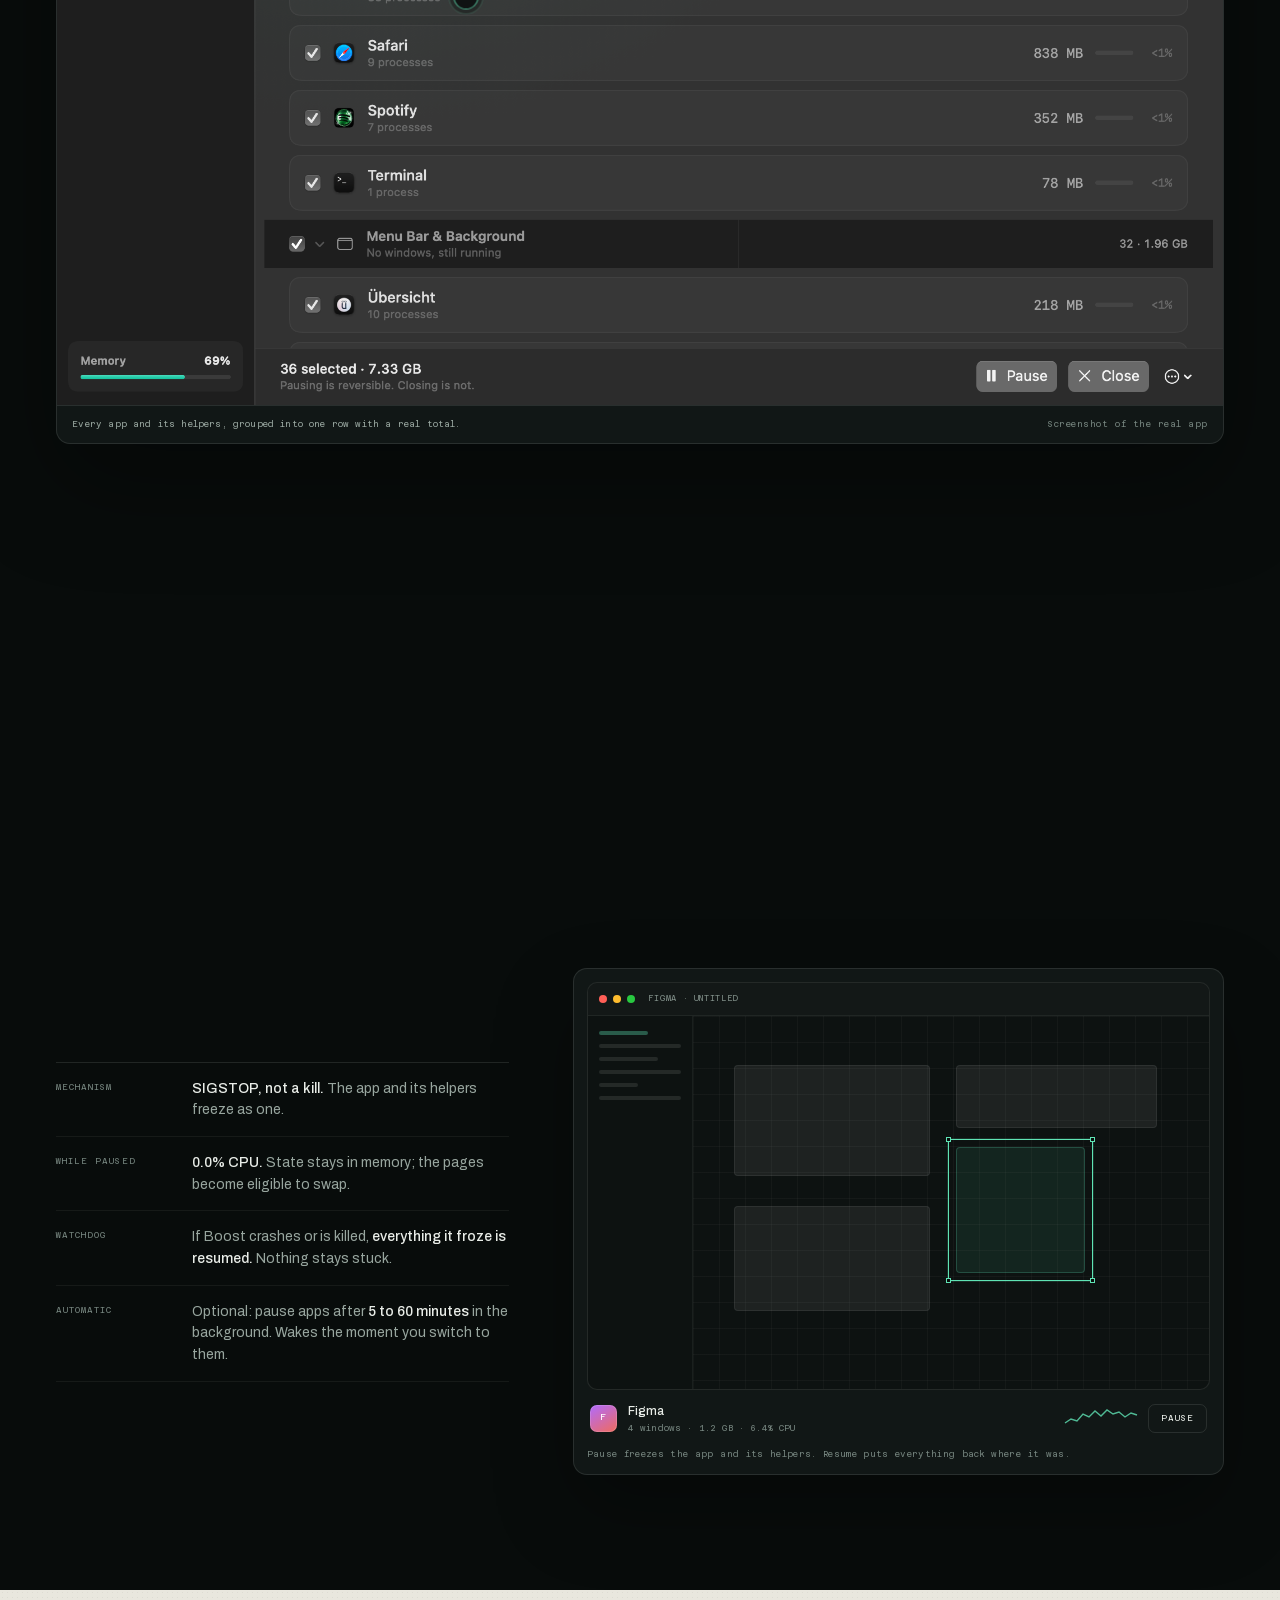
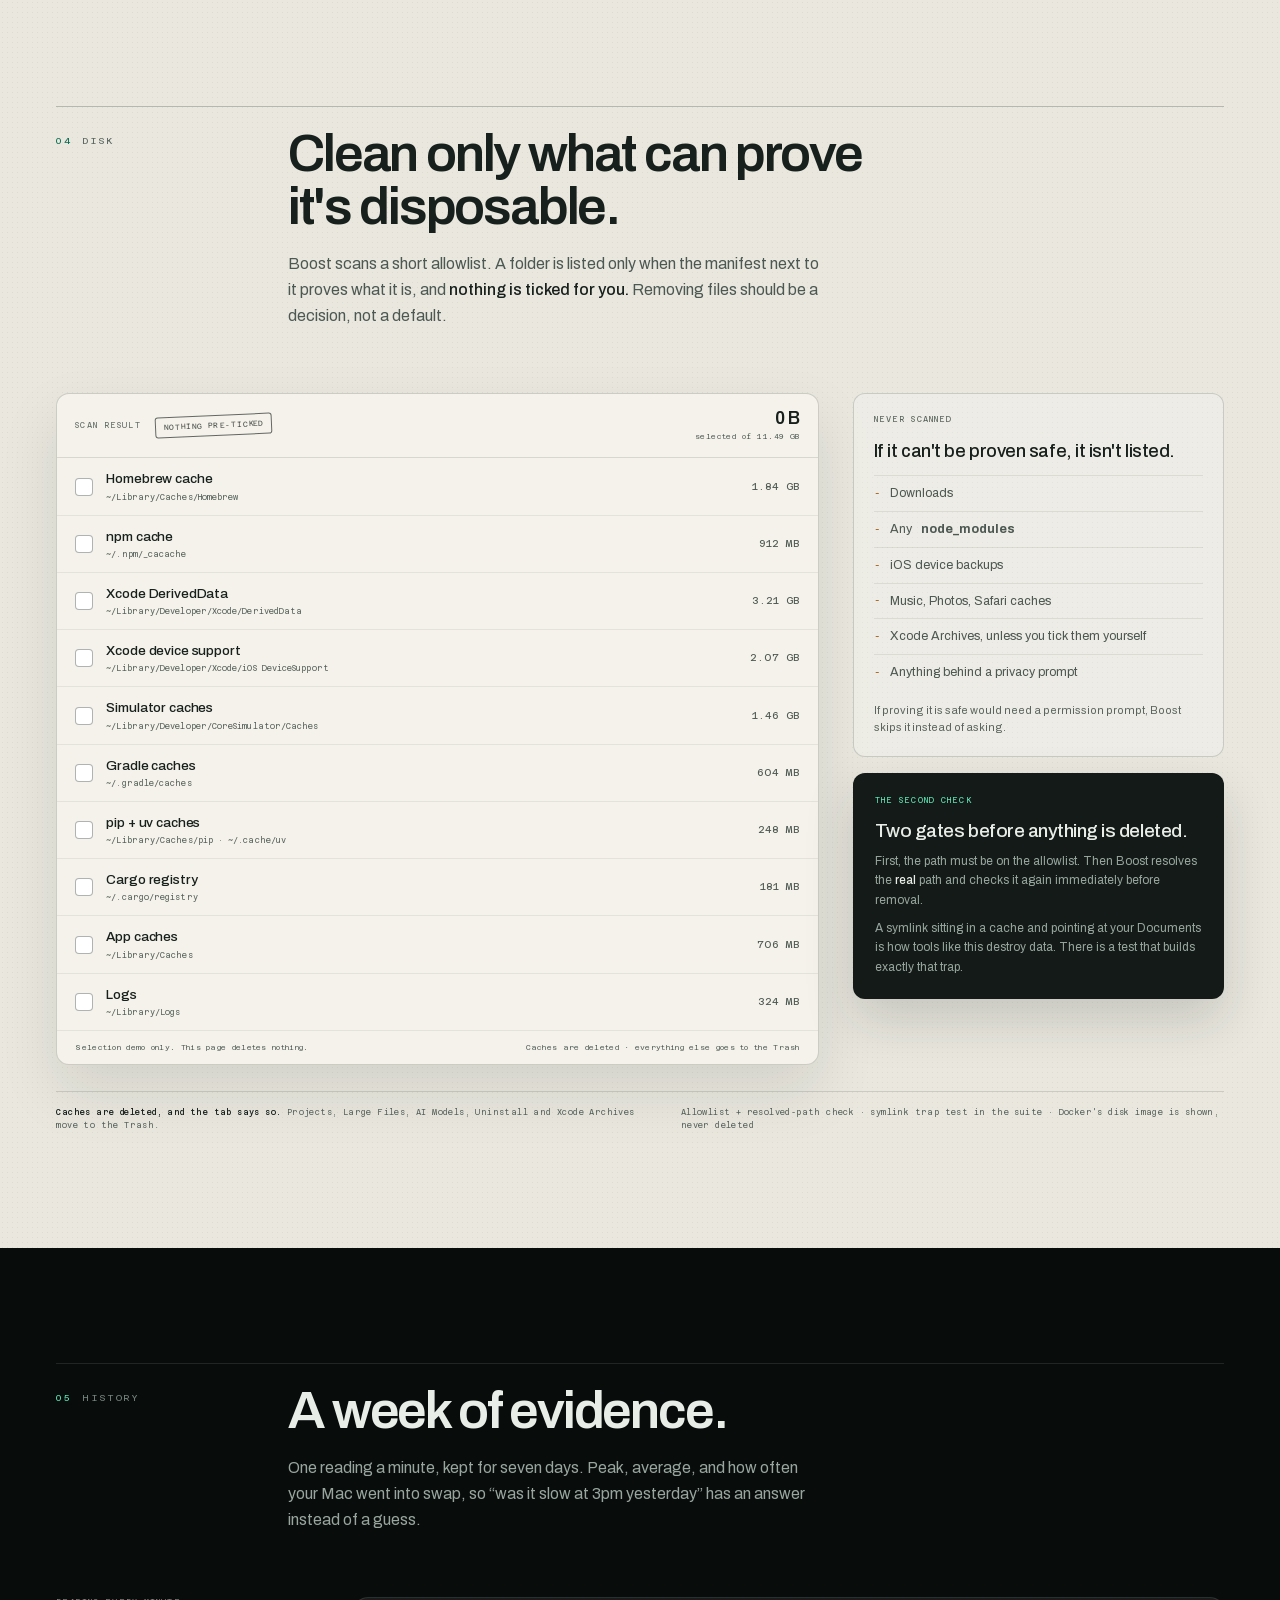
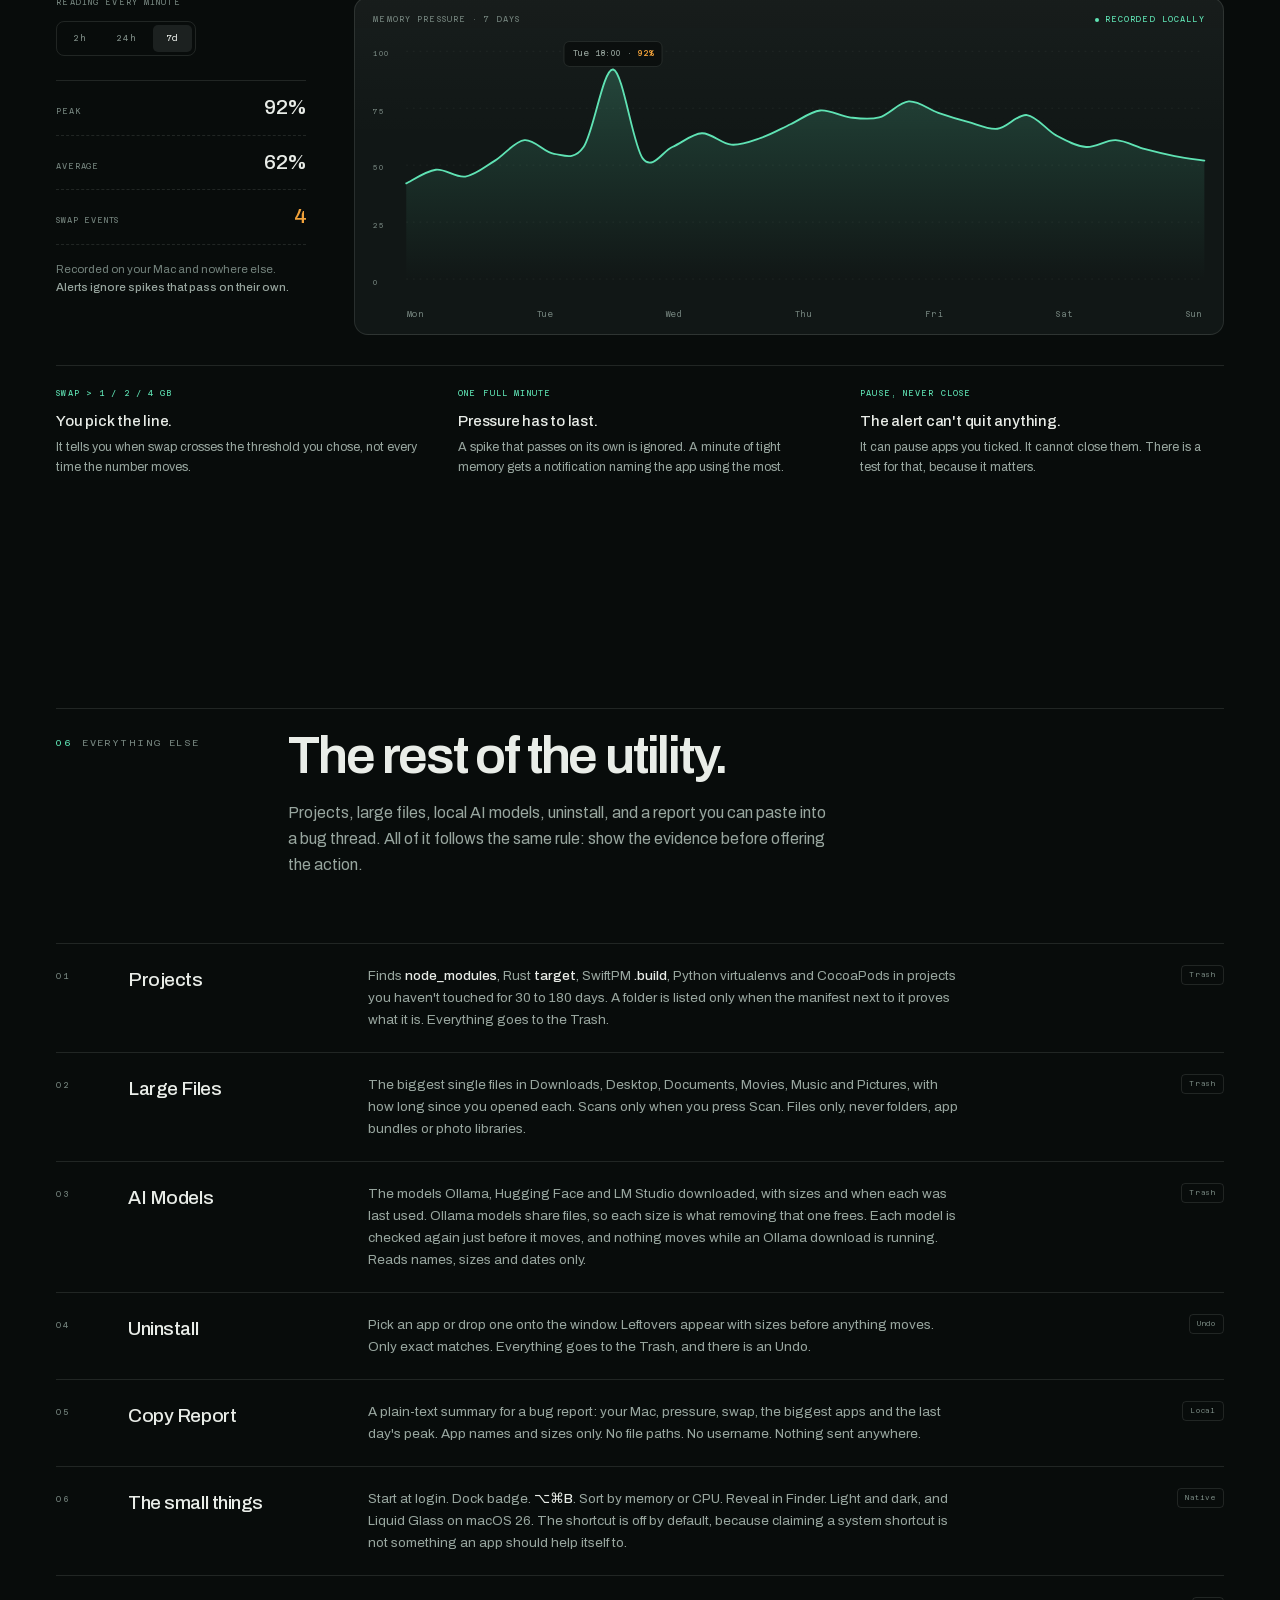
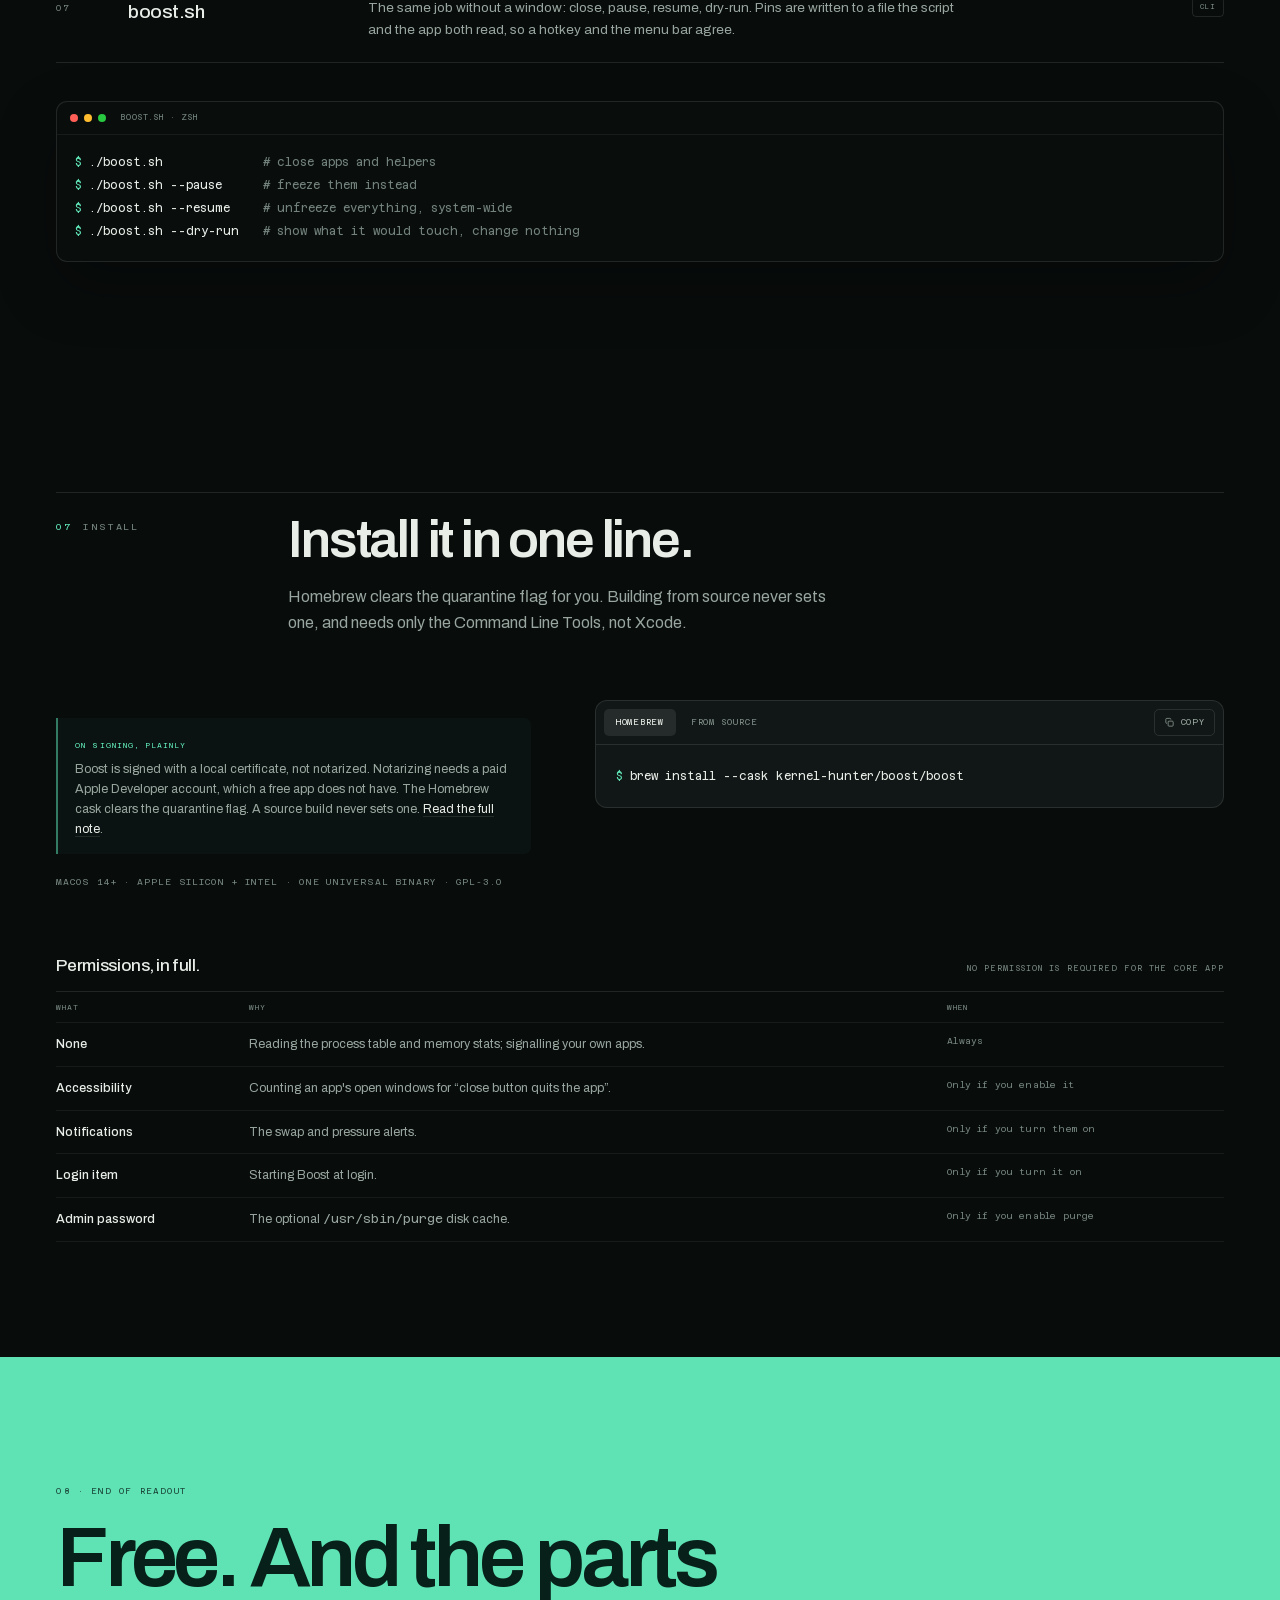
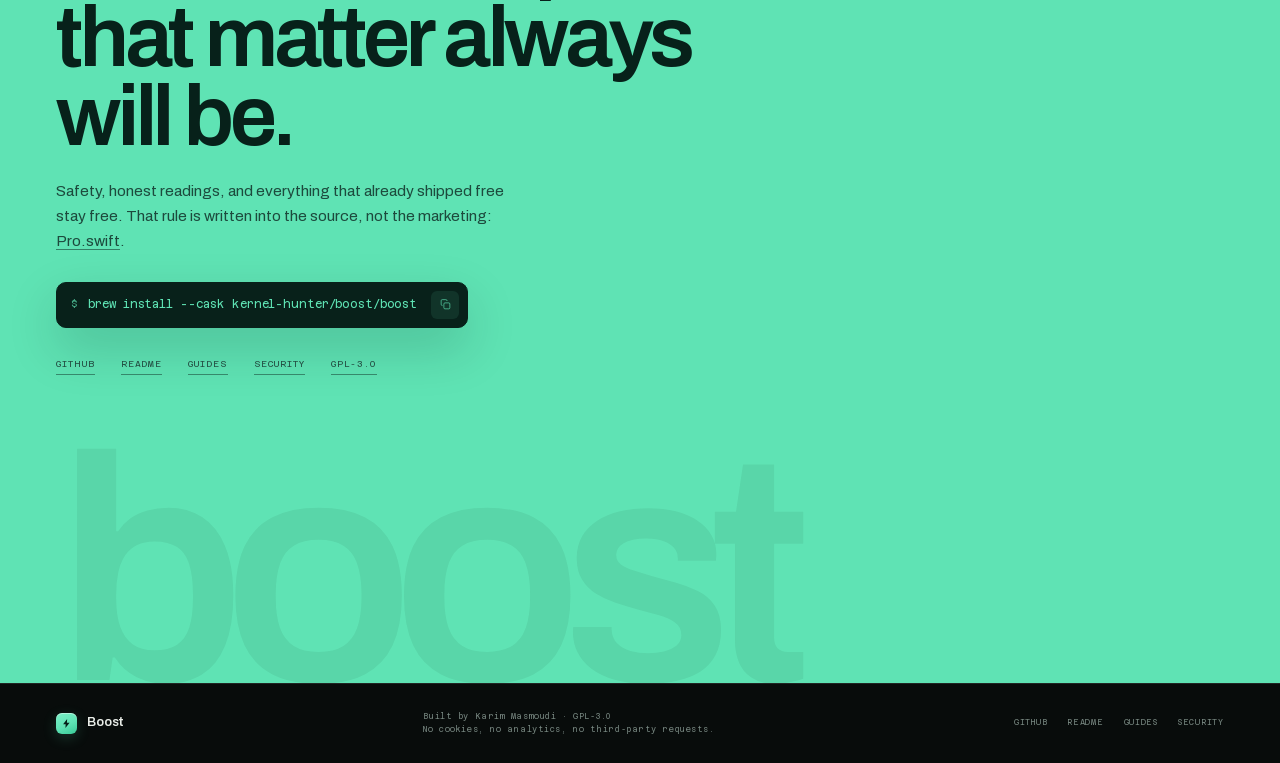
==== commit 47a218c3: "Replace the landing page with the new design and add AI Models, Xcode and Guides" ====
--- a/docs/index.html
+++ b/docs/index.html
@@ -4,180 +4,697 @@
 <meta charset="utf-8">
 <meta name="viewport" content="width=device-width, initial-scale=1">
 <title>Boost for Mac: a free, open source memory and disk utility</title>
-<meta name="description" content="Boost is a free, open source menu bar app for macOS. A free alternative to CleanMyMac and iStat Menus for memory: see what is using your RAM, keep a week of history, pause idle apps, find large files and uninstall apps cleanly.">
+<meta name="description" content="Boost is a free, open source Mac menu bar app: see what your RAM is really doing, pause apps instead of quitting them, and clean caches, old project folders, large files, AI models and leftovers. A free alternative to CleanMyMac and iStat Menus. No subscription, no telemetry, no network access.">
 <link rel="canonical" href="https://kernel-hunter.github.io/boost/">
+<meta name="theme-color" content="#080c0b">
+<meta property="og:type" content="website">
 <meta property="og:url" content="https://kernel-hunter.github.io/boost/">
-<meta property="og:type" content="website">
+<meta property="og:title" content="Boost for Mac: your Mac isn't full. It's working.">
+<meta property="og:description" content="A free, open source Mac menu bar app for memory and disk. It tells you when there is nothing to do.">
+<meta property="og:image" content="https://kernel-hunter.github.io/boost/assets/img/social-preview.png">
 <meta name="twitter:card" content="summary_large_image">
+<meta name="twitter:title" content="Boost for Mac: your Mac isn't full. It's working.">
+<meta name="twitter:description" content="A free, open source Mac menu bar app for memory and disk. No subscription, no telemetry, no network access.">
+<meta name="twitter:image" content="https://kernel-hunter.github.io/boost/assets/img/social-preview.png">
+<link rel="icon" href="assets/img/icon.png">
+<link rel="apple-touch-icon" href="assets/img/icon.png">
+<link rel="preload" href="assets/fonts/archivo-var-latin.woff2" as="font" type="font/woff2" crossorigin>
+<link rel="preload" href="assets/fonts/azeret-mono-latin.woff2" as="font" type="font/woff2" crossorigin>
+<link rel="stylesheet" href="assets/css/base.css">
+<link rel="stylesheet" href="assets/css/sections.css">
+<link rel="stylesheet" href="assets/css/sections2.css">
+<script>document.documentElement.classList.add('js');</script>
 <script type="application/ld+json">
-{
-  "@context": "https://schema.org",
-  "@type": "SoftwareApplication",
-  "name": "Boost",
-  "alternateName": "Boost for Mac",
-  "applicationCategory": "UtilitiesApplication",
-  "operatingSystem": "macOS 14 or later",
-  "description": "A free, open source menu bar app for macOS that shows what is using your memory, keeps a week of history, pauses idle apps, finds large files and uninstalls apps cleanly.",
-  "url": "https://kernel-hunter.github.io/boost/",
-  "downloadUrl": "https://github.com/Kernel-Hunter/boost/releases/latest",
-  "license": "https://www.gnu.org/licenses/gpl-3.0.html",
-  "isAccessibleForFree": true,
-  "offers": { "@type": "Offer", "price": "0", "priceCurrency": "USD" },
-  "author": { "@type": "Person", "name": "Karim Masmoudi", "url": "https://github.com/Kernel-Hunter" },
-  "codeRepository": "https://github.com/Kernel-Hunter/boost"
-}
+{"@context":"https://schema.org","@type":"SoftwareApplication","name":"Boost","alternateName":"Boost for Mac","applicationCategory":"UtilitiesApplication","operatingSystem":"macOS 14 or later","description":"A free, open source menu bar app for macOS that shows what is using your memory, keeps a week of history, pauses idle apps, finds large files and AI models, and uninstalls apps cleanly.","url":"https://kernel-hunter.github.io/boost/","downloadUrl":"https://github.com/Kernel-Hunter/boost/releases/latest","license":"https://www.gnu.org/licenses/gpl-3.0.html","isAccessibleForFree":true,"offers":{"@type":"Offer","price":"0","priceCurrency":"USD"},"author":{"@type":"Person","name":"Karim Masmoudi","url":"https://github.com/Kernel-Hunter"},"codeRepository":"https://github.com/Kernel-Hunter/boost"}
 </script>
-<meta property="og:title" content="Boost, a free Mac memory and disk app">
-<meta property="og:description" content="A free, open source menu bar app for macOS. Memory history, pause apps, safe disk cleanup, and an uninstaller.">
-<meta property="og:image" content="https://kernel-hunter.github.io/boost/images/social-preview.png">
-<meta property="og:image:width" content="1280">
-<meta property="og:image:height" content="640">
-<meta property="og:url" content="https://kernel-hunter.github.io/boost/">
-<meta name="twitter:card" content="summary_large_image">
-<meta name="theme-color" content="#101514">
-<style>
-:root {
-  --bg: #fbfcfc; --fg: #14201d; --muted: #5b6b66; --card: #ffffff; --line: #e1e8e6;
-  --brand: #159e86; --brand-fg: #ffffff; --code: #eef3f2;
-}
-@media (prefers-color-scheme: dark) {
-  :root {
-    --bg: #101514; --fg: #e8f0ee; --muted: #93a6a1; --card: #171e1c; --line: #26302e;
-    --brand: #3fd1b0; --brand-fg: #08130f; --code: #1c2523;
-  }
-}
-* { box-sizing: border-box; }
-html { scroll-behavior: smooth; }
-body {
-  margin: 0; background: var(--bg); color: var(--fg);
-  font: 17px/1.55 -apple-system, BlinkMacSystemFont, "SF Pro Text", "Segoe UI", Roboto, sans-serif;
-}
-a { color: var(--brand); }
-.wrap { max-width: 1040px; margin: 0 auto; padding: 0 20px; }
-nav { display: flex; align-items: center; justify-content: space-between; padding: 18px 0; }
-nav .name { font-weight: 700; font-size: 20px; }
-nav a.gh { color: var(--fg); text-decoration: none; font-size: 15px; border: 1px solid var(--line);
-  padding: 7px 14px; border-radius: 999px; }
-.navlinks { display: flex; align-items: center; gap: 18px; }
-.navlinks a.guides { color: var(--fg); text-decoration: none; font-size: 15px; }
-.hero { display: grid; grid-template-columns: 1.1fr .9fr; gap: 48px; align-items: center; padding: 48px 0 72px; }
-h1 { font-size: clamp(34px, 5vw, 54px); line-height: 1.08; margin: 0 0 18px; letter-spacing: -0.02em; }
-.lead { font-size: 20px; color: var(--muted); margin: 0 0 28px; }
-.install {
-  display: flex; align-items: center; gap: 10px; background: var(--code); border: 1px solid var(--line);
-  border-radius: 12px; padding: 12px 14px; font: 14px ui-monospace, SFMono-Regular, Menlo, monospace;
-  overflow-x: auto; white-space: nowrap;
-}
-.install button {
-  margin-left: auto; font-family: -apple-system, sans-serif; font-size: 13px;
-  background: var(--brand); color: var(--brand-fg); border: 0; border-radius: 8px; padding: 6px 12px; cursor: pointer;
-}
-.sub { margin-top: 12px; font-size: 14px; color: var(--muted); }
-.shot { display: flex; justify-content: center; }
-.shot img { width: min(340px, 100%); border-radius: 14px; box-shadow: 0 24px 60px rgba(0,0,0,.28); }
-section { padding: 56px 0; border-top: 1px solid var(--line); }
-h2 { font-size: 30px; margin: 0 0 8px; letter-spacing: -0.01em; }
-.sec-lead { color: var(--muted); margin: 0 0 32px; max-width: 640px; }
-.grid { display: grid; grid-template-columns: repeat(3, 1fr); gap: 16px; }
-.card { background: var(--card); border: 1px solid var(--line); border-radius: 14px; padding: 20px; }
-.card h3 { margin: 0 0 6px; font-size: 17px; }
-.card p { margin: 0; color: var(--muted); font-size: 15px; }
-.big { width: 100%; border-radius: 14px; border: 1px solid var(--line); box-shadow: 0 18px 50px rgba(0,0,0,.2); }
-.two { display: grid; grid-template-columns: 1fr 1fr; gap: 20px; margin-top: 28px; }
-.two img { width: 100%; border-radius: 12px; border: 1px solid var(--line); }
-table { width: 100%; border-collapse: collapse; font-size: 15px; background: var(--card);
-  border: 1px solid var(--line); border-radius: 12px; overflow: hidden; }
-th, td { text-align: left; padding: 12px 14px; border-bottom: 1px solid var(--line); vertical-align: top; }
-th { color: var(--muted); font-weight: 600; }
-tr:last-child td { border-bottom: 0; }
-.note { background: var(--card); border: 1px solid var(--line); border-left: 4px solid var(--brand);
-  border-radius: 10px; padding: 16px 18px; color: var(--muted); font-size: 15px; }
-footer { padding: 36px 0 56px; color: var(--muted); font-size: 14px; border-top: 1px solid var(--line); }
-@media (max-width: 800px) {
-  .hero { grid-template-columns: 1fr; padding-top: 24px; }
-  .grid, .two { grid-template-columns: 1fr; }
-  .shot { order: -1; }
-}
-</style>
+<script src="assets/js/site.js" defer></script>
 </head>
 <body>
-<div class="wrap">
-  <nav>
-    <div class="name">Boost</div>
-    <div class="navlinks">
-      <a class="guides" href="guides/index.html">Guides</a>
-      <a class="gh" href="https://github.com/Kernel-Hunter/boost">View on GitHub</a>
-    </div>
-  </nav>
-
-  <header class="hero">
-    <div>
-      <h1>See what is eating your Mac's memory, and do something about it.</h1>
-      <p class="lead">Boost is a free, open source menu bar app. It shows memory pressure and history, pauses apps you are not using, and cleans up caches and leftovers without touching anything risky.</p>
-      <div class="install"><code id="cmd">brew install --cask kernel-hunter/boost/boost</code><button id="copy">Copy</button></div>
-      <p class="sub">macOS 14 or later. Apple Silicon and Intel. No account, no network access, no subscription.</p>
-    </div>
-    <div class="shot"><img src="images/popover.png" alt="Boost's menu bar popover showing memory pressure, a graph, and the apps using the most memory"></div>
-  </header>
-
-  <section>
-    <h2>What it does</h2>
-    <p class="sec-lead">The parts of the paid Mac utilities that most people use, in one small app.</p>
-    <div class="grid">
-      <div class="card"><h3>Menu bar popover</h3><p>Pressure, swap, cached and compressed memory, and your five biggest apps. Pause or quit one without opening a window.</p></div>
-      <div class="card"><h3>Memory history</h3><p>A reading every minute, kept for a week. Chart it over 2 hours, 24 hours or 7 days and see when your Mac started swapping.</p></div>
-      <div class="card"><h3>Pause, don't quit</h3><p>Freeze an app and its helpers. It uses no CPU and returns exactly where you left it. Choose apps to pause on their own when idle.</p></div>
-      <div class="card"><h3>Useful alerts</h3><p>A notice when swap passes 1, 2 or 4 GB, or when memory stays tight for a minute, with the app responsible.</p></div>
-      <div class="card"><h3>Safe disk cleanup</h3><p>Rebuildable caches only. Downloads, iOS backups and anything behind a privacy prompt are left alone. Nothing is ticked for you.</p></div>
-      <div class="card"><h3>Projects, Large Files, AI Models and Uninstall</h3><p>Find old node_modules and build folders, spot the biggest files you forgot about, see which Ollama and Hugging Face models take your disk, and remove an app along with the files it left in your Library. All of it goes to the Trash.</p></div>
-    </div>
-  </section>
-
-  <section>
-    <h2>Real screens, real data</h2>
-    <p class="sec-lead">These are the actual views, rendered from the app.</p>
-    <img class="big" src="images/memory.png" alt="Boost's memory tab with a pressure gauge, history chart and grouped app list">
-    <div class="two">
-      <img src="images/disk.png" alt="Boost's disk tab listing reclaimable caches">
-      <img src="images/uninstall.png" alt="Boost's uninstall tab listing installed apps">
-    </div>
-  </section>
-
-  <section>
-    <h2>Honest about memory</h2>
-    <p class="sec-lead">Most cleaners make a big number smaller. Boost explains what the number means first.</p>
-    <table>
-      <tr><th>Typical cleaner</th><th>Boost</th></tr>
-      <tr><td>Shows cached memory as a problem</td><td>Shows it as available, because macOS gives it back on demand</td></tr>
-      <tr><td>Always has something to clean</td><td>Tells you when there is nothing to do</td></tr>
-      <tr><td>Ticks everything for you</td><td>Ticks nothing</td></tr>
-      <tr><td>Deletes permanently</td><td>Moves to the Trash, except the Disk tab, which says so</td></tr>
-      <tr><td>Wants an account and a subscription</td><td>Free, GPL-3.0, no network access at all</td></tr>
-    </table>
-  </section>
-
-  <section>
-    <h2>Install</h2>
-    <p class="sec-lead">Homebrew is the easiest way. You can also build it from source, which takes about a minute.</p>
-    <div class="install"><code>git clone https://github.com/Kernel-Hunter/boost.git &amp;&amp; cd boost &amp;&amp; ./Scripts/build.sh</code></div>
-    <p class="note" style="margin-top:20px"><strong>About signing.</strong> Boost is signed with a local certificate and is not notarized, because that needs a paid Apple Developer account. The Homebrew cask and a source build both avoid the Gatekeeper warning. If you download the zip by hand, right-click the app and choose Open on macOS 14. On macOS 15 and later, open it once, then click Open Anyway in System Settings, Privacy &amp; Security.</p>
-  </section>
-
-  <footer>
-    Boost is GPL-3.0 and built by <a href="https://github.com/Kernel-Hunter">Karim Masmoudi</a>.
-    <a href="https://github.com/Kernel-Hunter/boost">Source</a> &middot;
-    <a href="https://github.com/Kernel-Hunter/boost/releases">Releases</a> &middot;
-    <a href="https://github.com/Kernel-Hunter/boost/blob/main/SECURITY.md">Security</a> &middot;
-    <a href="guides/index.html">Guides</a>
-  </footer>
+<a class="skip" href="#main">Skip to content</a>
+
+<svg width="0" height="0" style="position:absolute" aria-hidden="true">
+  <symbol id="i-bolt" viewBox="0 0 24 24"><path d="M13.4 2 4.6 13.5h5.6L9.6 22l9.1-11.9h-5.8L13.4 2Z" fill="currentColor"/></symbol>
+  <symbol id="i-copy" viewBox="0 0 24 24" fill="none" stroke="currentColor" stroke-width="1.6"><rect x="9" y="9" width="11" height="11" rx="2"/><path d="M15 5.5A2.5 2.5 0 0 0 12.5 3H6a2 2 0 0 0-2 2v6.5A2.5 2.5 0 0 0 6.5 14"/></symbol>
+  <symbol id="i-check" viewBox="0 0 24 24" fill="none" stroke="currentColor" stroke-width="2.4"><path d="m5 12 5 5 9-10"/></symbol>
+  <symbol id="i-arrow" viewBox="0 0 24 24" fill="none" stroke="currentColor" stroke-width="1.7"><path d="M7 17 17 7M8 7h9v9"/></symbol>
+  <symbol id="i-pause" viewBox="0 0 24 24" fill="currentColor"><rect x="7" y="5" width="3.5" height="14" rx="1"/><rect x="13.5" y="5" width="3.5" height="14" rx="1"/></symbol>
+  <symbol id="i-play" viewBox="0 0 24 24" fill="currentColor"><path d="M8 5v14l11-7Z"/></symbol>
+  <symbol id="i-reset" viewBox="0 0 24 24" fill="none" stroke="currentColor" stroke-width="1.7"><path d="M4 4v6h6"/><path d="M4.6 13a8 8 0 1 0 2-7"/></symbol>
+</svg>
+
+<header class="menubar" id="top">
+  <div class="wrap menubar-inner">
+    <a class="brand" href="#top" aria-label="Boost, back to top">
+      <span class="brand-mark"><svg aria-hidden="true"><use href="#i-bolt"/></svg></span>
+      Boost
+    </a>
+    <nav class="nav" aria-label="Sections">
+      <a href="#number">The number</a>
+      <a href="#app">The app</a>
+      <a href="#pause">Pause</a>
+      <a href="#disk">Disk</a>
+      <a href="#history">History</a>
+      <a href="#install">Install</a>
+    </nav>
+    <div class="menubar-meta">
+      <span class="net"><i aria-hidden="true"></i>No network</span>
+      <a class="pill" href="#install">Install</a>
+    </div>
+  </div>
+</header>
+
+<div class="grain" aria-hidden="true"></div>
+
+<main id="main">
+<section class="hero" aria-labelledby="hero-title">
+  <div class="wrap">
+    <div class="hero-meta mono">
+      <span>Free &amp; open source</span>
+      <span>macOS 14+ · Universal</span>
+      <span>No network access</span>
+    </div>
+
+    <h1 id="hero-title">
+      <span class="line" style="--d:.08s"><span>Your Mac isn't full.</span></span>
+      <span class="line l2" style="--d:.18s"><span>It's working.</span></span>
+    </h1>
+
+    <div class="hero-bottom">
+      <div class="hero-copy">
+        <p class="lede">Boost is a menu bar app that shows what your memory is <strong>actually</strong> doing, then gives back only what is genuinely idle. No fake numbers. No subscription. No network access.</p>
+        <div class="hero-actions">
+          <button class="cmd" type="button" data-copy="brew install --cask kernel-hunter/boost/boost" aria-label="Copy Homebrew install command">
+            <span class="dollar" aria-hidden="true">$</span>
+            <code>brew install --cask kernel-hunter/boost/boost</code>
+            <span class="copy" aria-hidden="true"><svg class="ico"><use href="#i-copy"/></svg></span>
+          </button>
+          <a class="text-link" href="https://github.com/Kernel-Hunter/boost" target="_blank" rel="noopener">Read the source <svg class="ico" aria-hidden="true"><use href="#i-arrow"/></svg></a>
+        </div>
+        <p class="micro">GPL-3.0 · Apple Silicon + Intel · free</p>
+
+        <div class="key">
+          <p class="mono">What the readout means</p>
+          <dl>
+            <div class="key-row" style="--k:var(--mint)"><i aria-hidden="true"></i><dt>Plenty of headroom</dt><dd>no swap, under 75%</dd></div>
+            <div class="key-row" style="--k:var(--amber)"><i aria-hidden="true"></i><dt>Getting busy</dt><dd>any swap, or over 75%</dd></div>
+            <div class="key-row" style="--k:#e2684f"><i aria-hidden="true"></i><dt>Under pressure</dt><dd>over 1 GB swap, or over 90%</dd></div>
+          </dl>
+        </div>
+      </div>
+
+      <figure class="hero-visual" aria-label="Interactive replica of the Boost menu bar popover">
+        <div class="fig"><span>Fig. 01 · Menu bar popover</span><span>Live demo</span></div>
+        <div class="shell">
+          <i class="corner tl" aria-hidden="true"></i><i class="corner tr" aria-hidden="true"></i>
+          <i class="corner bl" aria-hidden="true"></i><i class="corner br" aria-hidden="true"></i>
+
+          <div class="pop" id="pop" aria-label="Boost popover demo">
+            <div class="pop-head">
+              <div class="pop-app"><span class="brand-mark"><svg aria-hidden="true"><use href="#i-bolt"/></svg></span>Boost</div>
+              <span class="pop-live"><i aria-hidden="true"></i>Live</span>
+            </div>
+
+            <div class="pop-readout">
+              <div class="gauge-wrap">
+                <svg class="gauge" viewBox="0 0 100 100" role="img" id="gauge" aria-label="Memory pressure: 69 percent">
+                  <circle class="g-track" cx="50" cy="50" r="42"/>
+                  <circle class="g-val" cx="50" cy="50" r="42" id="gaugeVal" pathLength="100"/>
+                </svg>
+                <div class="gauge-mid" aria-hidden="true"><b id="gaugePct">69</b><span>%</span></div>
+              </div>
+              <div class="pop-main">
+                <div class="pop-big"><b id="usedGb">11.11</b><span>GB</span></div>
+                <div class="pop-sub">of 16.00 GB</div>
+                <div class="pop-status" id="popStatus"><i aria-hidden="true"></i><span>Getting busy</span></div>
+              </div>
+            </div>
+
+            <div class="stat-grid">
+              <div><span>Cached</span><b id="cachedGb">3.75 GB</b></div>
+              <div><span>Compressed</span><b>4.38 GB</b></div>
+              <div class="warn"><span>Swap</span><b>820 MB</b></div>
+            </div>
+
+            <p class="pop-label">Using the most memory</p>
+            <ul class="app-list">
+              <li><span class="badge xcode" aria-hidden="true">X</span><b>Xcode</b><span class="val">3.41 GB</span></li>
+              <li><span class="badge safari" aria-hidden="true">S</span><b>Safari</b><span class="val">1.24 GB</span></li>
+              <li><span class="badge figma" aria-hidden="true">F</span><b>Figma</b><span class="val">1.08 GB</span></li>
+              <li><span class="badge terminal" aria-hidden="true">T</span><b>Terminal</b><span class="val">186 MB</span></li>
+            </ul>
+
+            <button class="free-btn" type="button" id="freeBtn"><svg class="ico" aria-hidden="true"><use href="#i-bolt"/></svg><span>Free Memory</span></button>
+            <p class="pop-result" id="popResult" aria-live="polite">No app closing. No admin password.</p>
+
+            <div class="pop-foot"><span>Open Boost</span><span>Settings &nbsp; Quit</span></div>
+          </div>
+        </div>
+        <figcaption class="fig bottom"><span>Try Free Memory</span><span>Readings illustrative</span></figcaption>
+      </figure>
+    </div>
+  </div>
+</section>
+
+<div class="rail" aria-label="Product facts">
+  <div class="wrap rail-inner">
+    <div class="rail-item"><b>0</b><span>Network requests</span></div>
+    <div class="rail-item"><b>0</b><span>Accounts</span></div>
+    <div class="rail-item"><b>0</b><span>Subscriptions</span></div>
+    <div class="rail-item"><b>7</b><span>Days of history</span></div>
+    <div class="rail-item"><b>1</b><span>Universal binary</span></div>
+  </div>
 </div>
-<script>
-document.getElementById('copy').addEventListener('click', function () {
-  var b = this;
-  navigator.clipboard.writeText(document.getElementById('cmd').textContent).then(function () {
-    b.textContent = 'Copied'; setTimeout(function () { b.textContent = 'Copy'; }, 1500);
-  });
-});
-</script>
+
+<section class="sec" id="number" aria-labelledby="number-title">
+  <div class="wrap">
+    <header class="sec-head reveal">
+      <div class="sec-index"><b>01</b><span>The number</span></div>
+      <div class="sec-title">
+        <h2 id="number-title">The number other cleaners sell you is usually cache.</h2>
+        <p class="lede">macOS fills spare RAM with cache on purpose. It is the fastest thing your Mac can do with memory it isn't using, and it yields the moment an app asks for it. Counting it as “used” makes the problem look bigger than it is.</p>
+      </div>
+    </header>
+
+    <div class="anatomy reveal">
+      <div class="anatomy-top">
+        <span>Physical memory <b>16.00 GB</b></span>
+        <span>Live readout <b>11.11 GB in use</b></span>
+      </div>
+
+      <div class="bar-wrap">
+        <div class="bracket" aria-hidden="true"><span>Available on demand</span></div>
+        <div class="bar" role="img" aria-label="Memory split: 3.20 GB wired, 3.53 GB apps, 4.38 GB compressed, 3.75 GB cached, 1.14 GB free">
+          <div class="seg wired" style="width:20%"><span>3.20 GB</span></div>
+          <div class="seg apps" style="width:22.06%"><span>3.53 GB</span></div>
+          <div class="seg compressed" style="width:27.38%"><span>4.38 GB</span></div>
+          <div class="seg cached" style="width:23.44%"><span>3.75 GB cached</span></div>
+          <div class="seg free" style="width:7.12%"></div>
+        </div>
+        <div class="axis" aria-hidden="true"><span>0</span><span>4 GB</span><span>8 GB</span><span>12 GB</span><span>16 GB</span></div>
+      </div>
+
+      <div class="legend" role="group" aria-label="Memory types">
+        <button type="button" data-key="wired" aria-pressed="false"><span class="swatch" style="--sw:#343f3b"></span><span class="name">Wired</span><span class="val">3.20 GB</span></button>
+        <button type="button" data-key="apps" aria-pressed="false"><span class="swatch" style="--sw:#55665f"></span><span class="name">Apps</span><span class="val">3.53 GB</span></button>
+        <button type="button" data-key="compressed" aria-pressed="false"><span class="swatch" style="--sw:#7f948b"></span><span class="name">Compressed</span><span class="val">4.38 GB</span></button>
+        <button type="button" data-key="cached" aria-pressed="true"><span class="swatch" style="--sw:var(--mint)"></span><span class="name">Cached</span><span class="val">3.75 GB</span></button>
+        <button type="button" data-key="free" aria-pressed="false"><span class="swatch" style="--sw:#3f4a46"></span><span class="name">Free</span><span class="val">1.14 GB</span></button>
+      </div>
+
+      <p class="anatomy-detail" id="anatomyDetail" aria-live="polite"><b>Cached memory is available memory.</b> Files kept in RAM because nothing else needed it. The instant an app asks, macOS hands it over. A big cache is a Mac using spare memory well, not a Mac that is full.</p>
+
+      <div class="compare">
+        <div class="compare-card bad">
+          <p class="mono">How a cleaner reads it</p>
+          <div class="compare-num">14.86 GB <span>used</span></div>
+          <div class="compare-bar"><i style="width:93%"></i></div>
+          <p>Big warning number. “Clean 3.75 GB.” It would shrink memory macOS is using well, and leave the Mac slower.</p>
+        </div>
+        <div class="compare-card good">
+          <p class="mono">What is actually true</p>
+          <div class="compare-num">11.11 GB <span>genuinely spoken for</span></div>
+          <div class="compare-bar"><i style="width:69.44%;background:#93a69d"></i><i class="cache" style="width:23.44%"></i></div>
+          <p>3.75 GB of that is cache, handed back the instant an app asks. <b>4.89 GB available</b> without closing anything.</p>
+        </div>
+      </div>
+
+      <blockquote class="truth-quote"><span>A high cache is a <em>healthy</em> Mac. Not a full one.</span></blockquote>
+    </div>
+  </div>
+</section>
+
+<section class="sec" id="app" aria-labelledby="app-title">
+  <div class="wrap">
+    <header class="sec-head reveal">
+      <div class="sec-index"><b>02</b><span>The actual app</span></div>
+      <div class="sec-title">
+        <h2 id="app-title">This is the whole app.</h2>
+        <p class="lede">One window, no dashboard theatre. Every app and its helpers become a single row with a real total, not thirty mystery processes. The popover above is the short version.</p>
+      </div>
+    </header>
+
+    <div class="shots reveal">
+      <div class="shots-bar">
+        <i class="tl r" aria-hidden="true"></i><i class="tl y" aria-hidden="true"></i><i class="tl g" aria-hidden="true"></i>
+        <span class="shots-title">Boost · Memory</span>
+        <div class="shots-tabs" role="tablist" aria-label="App screenshots">
+          <button type="button" role="tab" aria-selected="true" data-shot="memory">Memory</button>
+          <button type="button" role="tab" aria-selected="false" data-shot="disk">Disk</button>
+          <button type="button" role="tab" aria-selected="false" data-shot="uninstall">Uninstall</button>
+          <button type="button" role="tab" aria-selected="false" data-shot="models">AI Models</button>
+        </div>
+      </div>
+      <div class="shot-stage">
+        <img class="shot on" src="assets/img/memory.png" alt="Boost's Memory tab: a pressure gauge, a history chart, and running apps grouped with their helper processes." width="2080" height="1520">
+        <img class="shot" src="assets/img/disk.png" alt="Boost's Disk tab, listing reclaimable caches with an explanation of each one and nothing ticked by default." width="2080" height="1520" loading="lazy" aria-hidden="true">
+        <img class="shot" src="assets/img/uninstall.png" alt="Boost's Uninstall tab: a searchable list of installed apps with sizes and when each was last used." width="2080" height="1520" loading="lazy" aria-hidden="true">
+        <img class="shot" src="assets/img/ai-models.png" alt="Boost's AI Models tab: Ollama and Hugging Face models with sizes and when each was last used, nothing ticked." width="1920" height="1302" loading="lazy" aria-hidden="true">
+        <div class="markers" id="shotMarkers" aria-hidden="true">
+          <span class="marker" style="left:21.4%;top:10.6%">1</span>
+          <span class="marker" style="left:40.5%;top:14.6%">2</span>
+          <span class="marker" style="left:35.1%;top:52%">3</span>
+          <span class="marker" style="left:79.3%;top:6.9%">4</span>
+        </div>
+      </div>
+      <div class="shot-foot">
+        <span class="cap" id="shotCap">Every app and its helpers, grouped into one row with a real total.</span>
+        <span>Screenshot of the real app</span>
+      </div>
+    </div>
+
+    <ul class="shot-legend reveal">
+      <li><b>1</b><span>Pressure, not a percentage you have to interpret.</span></li>
+      <li><b>2</b><span>Cached memory, counted as available because it is.</span></li>
+      <li><b>3</b><span>One app, every helper. The number is real.</span></li>
+      <li><b>4</b><span>One action. It watches swap and stops early.</span></li>
+    </ul>
+  </div>
+</section>
+
+<section class="sec" id="pause" aria-labelledby="pause-title">
+  <div class="wrap">
+    <header class="sec-head reveal">
+      <div class="sec-index"><b>03</b><span>Pause</span></div>
+      <div class="sec-title">
+        <h2 id="pause-title">Pause is not quit.</h2>
+        <p class="lede">Quitting throws away where you were. Pause freezes the app and every helper: no CPU, no state lost, and macOS is free to move its pages to disk. Switch back and it resumes exactly where it was.</p>
+      </div>
+    </header>
+
+    <div class="pause-grid">
+      <div class="reveal">
+        <dl class="specs">
+          <div class="spec-row"><dt>Mechanism</dt><dd><b>SIGSTOP, not a kill.</b> The app and its helpers freeze as one.</dd></div>
+          <div class="spec-row"><dt>While paused</dt><dd><b>0.0% CPU.</b> State stays in memory; the pages become eligible to swap.</dd></div>
+          <div class="spec-row"><dt>Watchdog</dt><dd>If Boost crashes or is killed, <b>everything it froze is resumed.</b> Nothing stays stuck.</dd></div>
+          <div class="spec-row"><dt>Automatic</dt><dd>Optional: pause apps after <b>5 to 60 minutes</b> in the background. Wakes the moment you switch to them.</dd></div>
+        </dl>
+      </div>
+
+      <div class="reveal" style="--d:90ms">
+        <div class="freeze" id="freeze">
+          <div class="win">
+            <div class="win-bar">
+              <i class="tl r" aria-hidden="true"></i><i class="tl y" aria-hidden="true"></i><i class="tl g" aria-hidden="true"></i>
+              <span>Figma · Untitled</span>
+            </div>
+            <div class="win-body">
+              <div class="win-side" aria-hidden="true"><i></i><i></i><i></i><i></i><i></i><i></i></div>
+              <div class="win-canvas" aria-hidden="true">
+                <span class="block a"></span>
+                <span class="block b"></span>
+                <span class="block c"></span>
+                <span class="block d"></span>
+                <span class="sel"><i></i><i></i><i></i><i></i></span>
+                <div class="pause-cover">
+                  <span class="tag"><i></i>Paused</span>
+                  <b>State kept. Nothing quit.</b>
+                  <span class="small">0.0% CPU · pages eligible to swap</span>
+                </div>
+              </div>
+            </div>
+          </div>
+
+          <div class="freeze-controls">
+            <span class="badge" aria-hidden="true">F</span>
+            <div class="freeze-meta"><b>Figma</b><span id="freezeMeta">4 windows · 1.2 GB · 6.4% CPU</span></div>
+            <svg class="spark" viewBox="0 0 72 26" aria-hidden="true">
+              <polyline class="live" points="0,18 6,14 12,16 18,9 24,12 30,6 36,11 42,5 48,9 54,7 60,12 66,8 72,10"/>
+              <polyline class="flat" points="0,13 72,13"/>
+            </svg>
+            <button class="ghost-btn" type="button" id="pauseBtn" aria-pressed="false">Pause</button>
+          </div>
+          <p class="freeze-note" id="freezeNote">Pause freezes the app and its helpers. Resume puts everything back where it was.</p>
+        </div>
+      </div>
+    </div>
+  </div>
+</section>
+
+<section class="sec paper" id="disk" aria-labelledby="disk-title">
+  <div class="wrap">
+    <header class="sec-head reveal">
+      <div class="sec-index"><b>04</b><span>Disk</span></div>
+      <div class="sec-title">
+        <h2 id="disk-title">Clean only what can prove it's disposable.</h2>
+        <p class="lede">Boost scans a short allowlist. A folder is listed only when the manifest next to it proves what it is, and <strong>nothing is ticked for you.</strong> Removing files should be a decision, not a default.</p>
+      </div>
+    </header>
+
+    <div class="disk-grid">
+      <div class="manifest reveal">
+        <div class="manifest-head">
+          <span class="mono">Scan result</span>
+          <span class="stamp">Nothing pre-ticked</span>
+          <div class="manifest-total">
+            <b id="diskSelected">0 B</b>
+            <span id="diskTotalLabel">selected of 11.49 GB</span>
+          </div>
+        </div>
+
+        <div class="rows">
+          <label class="disk-row">
+            <input type="checkbox" data-size="1884">
+            <span class="box" aria-hidden="true"><svg class="ico"><use href="#i-check"/></svg></span>
+            <span class="disk-main"><b>Homebrew cache</b><small>~/Library/Caches/Homebrew</small></span>
+            <span class="disk-size">1.84 GB</span>
+          </label>
+          <label class="disk-row">
+            <input type="checkbox" data-size="912">
+            <span class="box" aria-hidden="true"><svg class="ico"><use href="#i-check"/></svg></span>
+            <span class="disk-main"><b>npm cache</b><small>~/.npm/_cacache</small></span>
+            <span class="disk-size">912 MB</span>
+          </label>
+          <label class="disk-row">
+            <input type="checkbox" data-size="3287">
+            <span class="box" aria-hidden="true"><svg class="ico"><use href="#i-check"/></svg></span>
+            <span class="disk-main"><b>Xcode DerivedData</b><small>~/Library/Developer/Xcode/DerivedData</small></span>
+            <span class="disk-size">3.21 GB</span>
+          </label>
+          <label class="disk-row">
+            <input type="checkbox" data-size="2120">
+            <span class="box" aria-hidden="true"><svg class="ico"><use href="#i-check"/></svg></span>
+            <span class="disk-main"><b>Xcode device support</b><small>~/Library/Developer/Xcode/iOS DeviceSupport</small></span>
+            <span class="disk-size">2.07 GB</span>
+          </label>
+          <label class="disk-row">
+            <input type="checkbox" data-size="1495">
+            <span class="box" aria-hidden="true"><svg class="ico"><use href="#i-check"/></svg></span>
+            <span class="disk-main"><b>Simulator caches</b><small>~/Library/Developer/CoreSimulator/Caches</small></span>
+            <span class="disk-size">1.46 GB</span>
+          </label>
+          <label class="disk-row">
+            <input type="checkbox" data-size="604">
+            <span class="box" aria-hidden="true"><svg class="ico"><use href="#i-check"/></svg></span>
+            <span class="disk-main"><b>Gradle caches</b><small>~/.gradle/caches</small></span>
+            <span class="disk-size">604 MB</span>
+          </label>
+          <label class="disk-row">
+            <input type="checkbox" data-size="248">
+            <span class="box" aria-hidden="true"><svg class="ico"><use href="#i-check"/></svg></span>
+            <span class="disk-main"><b>pip + uv caches</b><small>~/Library/Caches/pip · ~/.cache/uv</small></span>
+            <span class="disk-size">248 MB</span>
+          </label>
+          <label class="disk-row">
+            <input type="checkbox" data-size="181">
+            <span class="box" aria-hidden="true"><svg class="ico"><use href="#i-check"/></svg></span>
+            <span class="disk-main"><b>Cargo registry</b><small>~/.cargo/registry</small></span>
+            <span class="disk-size">181 MB</span>
+          </label>
+          <label class="disk-row">
+            <input type="checkbox" data-size="706">
+            <span class="box" aria-hidden="true"><svg class="ico"><use href="#i-check"/></svg></span>
+            <span class="disk-main"><b>App caches</b><small>~/Library/Caches</small></span>
+            <span class="disk-size">706 MB</span>
+          </label>
+          <label class="disk-row">
+            <input type="checkbox" data-size="324">
+            <span class="box" aria-hidden="true"><svg class="ico"><use href="#i-check"/></svg></span>
+            <span class="disk-main"><b>Logs</b><small>~/Library/Logs</small></span>
+            <span class="disk-size">324 MB</span>
+          </label>
+        </div>
+
+        <div class="manifest-foot">
+          <span>Selection demo only. This page deletes nothing.</span>
+          <span>Caches are deleted · everything else goes to the Trash</span>
+        </div>
+      </div>
+
+      <div class="reveal" style="--d:90ms">
+        <div class="never">
+          <p class="mono">Never scanned</p>
+          <h3>If it can't be proven safe, it isn't listed.</h3>
+          <ul>
+            <li>Downloads</li>
+            <li>Any <b>node_modules</b></li>
+            <li>iOS device backups</li>
+            <li>Music, Photos, Safari caches</li>
+            <li>Xcode Archives, unless you tick them yourself</li>
+            <li>Anything behind a privacy prompt</li>
+          </ul>
+          <p class="fine">If proving it is safe would need a permission prompt, Boost skips it instead of asking.</p>
+        </div>
+
+        <div class="safety">
+          <p class="mono">The second check</p>
+          <h3>Two gates before anything is deleted.</h3>
+          <p>First, the path must be on the allowlist. Then Boost resolves the <strong>real</strong> path and checks it again immediately before removal.</p>
+          <p>A symlink sitting in a cache and pointing at your Documents is how tools like this destroy data. There is a test that builds exactly that trap.</p>
+        </div>
+      </div>
+    </div>
+
+    <div class="disk-note reveal">
+      <span><b>Caches are deleted, and the tab says so.</b> Projects, Large Files, AI Models, Uninstall and Xcode Archives move to the Trash.</span>
+      <span>Allowlist + resolved-path check · symlink trap test in the suite · Docker's disk image is shown, never deleted</span>
+    </div>
+  </div>
+</section>
+
+<section class="sec" id="history" aria-labelledby="history-title">
+  <div class="wrap">
+    <header class="sec-head reveal">
+      <div class="sec-index"><b>05</b><span>History</span></div>
+      <div class="sec-title">
+        <h2 id="history-title">A week of evidence.</h2>
+        <p class="lede">One reading a minute, kept for seven days. Peak, average, and how often your Mac went into swap, so “was it slow at 3pm yesterday” has an answer instead of a guess.</p>
+      </div>
+    </header>
+
+    <div class="hist-grid">
+      <div class="hist-side reveal">
+        <p class="mono">Reading every minute</p>
+        <div class="range" role="tablist" aria-label="History range">
+          <button type="button" role="tab" aria-selected="false" data-range="2h">2h</button>
+          <button type="button" role="tab" aria-selected="false" data-range="24h">24h</button>
+          <button type="button" role="tab" aria-selected="true" data-range="7d">7d</button>
+        </div>
+        <div class="hist-stats">
+          <div class="hist-stat"><span>Peak</span><b id="statPeak">92%</b></div>
+          <div class="hist-stat"><span>Average</span><b id="statAvg">62%</b></div>
+          <div class="hist-stat warn"><span>Swap events</span><b id="statSwap">4</b></div>
+        </div>
+        <p class="fine">Recorded on your Mac and nowhere else. <b>Alerts ignore spikes that pass on their own.</b></p>
+      </div>
+
+      <div class="chart-panel reveal" style="--d:90ms">
+        <div class="chart-head">
+          <span class="mono">Memory pressure · <span id="chartRange">7 days</span></span>
+          <span class="mono live"><i aria-hidden="true"></i>Recorded locally</span>
+        </div>
+        <div class="chart-wrap">
+          <div class="chart-plot" id="chartPlot">
+            <svg class="chart-svg" id="chart" viewBox="0 0 1000 320" role="img" aria-labelledby="chartTitle chartDesc">
+              <title id="chartTitle">Memory pressure over the last 7 days</title>
+              <desc id="chartDesc">Pressure peaks at 92 percent on Tuesday evening, averages 62 percent, and triggers four swap events.</desc>
+              <defs>
+                <linearGradient id="areaFill" x1="0" y1="0" x2="0" y2="1">
+                  <stop offset="0" stop-color="#5fe3b4" stop-opacity=".22"/>
+                  <stop offset="1" stop-color="#5fe3b4" stop-opacity="0"/>
+                </linearGradient>
+              </defs>
+              <g class="y-labels" aria-hidden="true">
+                <text x="0" y="22">100</text>
+                <text x="0" y="91">75</text>
+                <text x="0" y="159">50</text>
+                <text x="0" y="228">25</text>
+                <text x="0" y="297">0</text>
+              </g>
+              <g class="grid" aria-hidden="true">
+                <line class="gridline" x1="40" y1="16" x2="1000" y2="16"/>
+                <line class="gridline" x1="40" y1="84.5" x2="1000" y2="84.5"/>
+                <line class="gridline" x1="40" y1="153" x2="1000" y2="153"/>
+                <line class="gridline" x1="40" y1="221.5" x2="1000" y2="221.5"/>
+                <line class="gridline" x1="40" y1="290" x2="1000" y2="290"/>
+              </g>
+              <path class="chart-area" id="chartArea" d=""/>
+              <path class="chart-line" id="chartLine" d=""/>
+              <circle class="chart-dot" id="chartDot" cx="0" cy="0" r="4.5"/>
+            </svg>
+            <div class="chart-annot" id="chartAnnot">Tue 18:00 · <b>92%</b></div>
+            <div class="chart-tip" id="chartTip"></div>
+          </div>
+          <div class="chart-x" id="chartX" aria-hidden="true"></div>
+        </div>
+      </div>
+    </div>
+
+    <div class="alerts reveal">
+      <div class="alert">
+        <p class="mono">Swap &gt; 1 / 2 / 4 GB</p>
+        <h3>You pick the line.</h3>
+        <p>It tells you when swap crosses the threshold you chose, not every time the number moves.</p>
+      </div>
+      <div class="alert">
+        <p class="mono">One full minute</p>
+        <h3>Pressure has to last.</h3>
+        <p>A spike that passes on its own is ignored. A minute of tight memory gets a notification naming the app using the most.</p>
+      </div>
+      <div class="alert">
+        <p class="mono">Pause, never close</p>
+        <h3>The alert can't quit anything.</h3>
+        <p>It can pause apps you ticked. It cannot close them. There is a test for that, because it matters.</p>
+      </div>
+    </div>
+  </div>
+</section>
+
+<section class="sec" id="more" aria-labelledby="more-title">
+  <div class="wrap">
+    <header class="sec-head reveal">
+      <div class="sec-index"><b>06</b><span>Everything else</span></div>
+      <div class="sec-title">
+        <h2 id="more-title">The rest of the utility.</h2>
+        <p class="lede">Projects, large files, local AI models, uninstall, and a report you can paste into a bug thread. All of it follows the same rule: show the evidence before offering the action.</p>
+      </div>
+    </header>
+
+    <div class="spec-list reveal">
+      <article class="spec">
+        <span class="spec-num">01</span>
+        <h3>Projects</h3>
+        <p>Finds <b>node_modules</b>, Rust <b>target</b>, SwiftPM <b>.build</b>, Python virtualenvs and CocoaPods in projects you haven't touched for 30 to 180 days. A folder is listed only when the manifest next to it proves what it is. Everything goes to the Trash.</p>
+        <span class="spec-tag">Trash</span>
+      </article>
+      <article class="spec">
+        <span class="spec-num">02</span>
+        <h3>Large Files</h3>
+        <p>The biggest single files in Downloads, Desktop, Documents, Movies, Music and Pictures, with how long since you opened each. Scans only when you press Scan. Files only, never folders, app bundles or photo libraries.</p>
+        <span class="spec-tag">Trash</span>
+      </article>
+      <article class="spec">
+        <span class="spec-num">03</span>
+        <h3>AI Models</h3>
+        <p>The models Ollama, Hugging Face and LM Studio downloaded, with sizes and when each was last used. Ollama models share files, so each size is what removing that one frees. Each model is checked again just before it moves, and nothing moves while an Ollama download is running. Reads names, sizes and dates only.</p>
+        <span class="spec-tag">Trash</span>
+      </article>
+      <article class="spec">
+        <span class="spec-num">04</span>
+        <h3>Uninstall</h3>
+        <p>Pick an app or drop one onto the window. Leftovers appear with sizes before anything moves. Only exact matches. Everything goes to the Trash, and there is an Undo.</p>
+        <span class="spec-tag">Undo</span>
+      </article>
+      <article class="spec">
+        <span class="spec-num">05</span>
+        <h3>Copy Report</h3>
+        <p>A plain-text summary for a bug report: your Mac, pressure, swap, the biggest apps and the last day's peak. App names and sizes only. No file paths. No username. Nothing sent anywhere.</p>
+        <span class="spec-tag">Local</span>
+      </article>
+      <article class="spec">
+        <span class="spec-num">06</span>
+        <h3>The small things</h3>
+        <p>Start at login. Dock badge. <b>⌥⌘B</b>. Sort by memory or CPU. Reveal in Finder. Light and dark, and Liquid Glass on macOS 26. The shortcut is off by default, because claiming a system shortcut is not something an app should help itself to.</p>
+        <span class="spec-tag">Native</span>
+      </article>
+      <article class="spec">
+        <span class="spec-num">07</span>
+        <h3>boost.sh</h3>
+        <p>The same job without a window: close, pause, resume, dry-run. Pins are written to a file the script and the app both read, so a hotkey and the menu bar agree.</p>
+        <span class="spec-tag">CLI</span>
+      </article>
+    </div>
+
+    <div class="term reveal">
+      <div class="term-bar">
+        <i class="tl r" aria-hidden="true"></i><i class="tl y" aria-hidden="true"></i><i class="tl g" aria-hidden="true"></i>
+        <span>boost.sh · zsh</span>
+      </div>
+      <pre><span class="trow"><span class="tcmd"><span class="p">$</span> ./boost.sh</span><span class="c"># close apps and helpers</span></span><span class="trow"><span class="tcmd"><span class="p">$</span> ./boost.sh --pause</span><span class="c"># freeze them instead</span></span><span class="trow"><span class="tcmd"><span class="p">$</span> ./boost.sh --resume</span><span class="c"># unfreeze everything, system-wide</span></span><span class="trow"><span class="tcmd"><span class="p">$</span> ./boost.sh --dry-run</span><span class="c"># show what it would touch, change nothing</span></span></pre>
+    </div>
+  </div>
+</section>
+
+<section class="sec" id="install" aria-labelledby="install-title">
+  <div class="wrap">
+    <header class="sec-head reveal">
+      <div class="sec-index"><b>07</b><span>Install</span></div>
+      <div class="sec-title">
+        <h2 id="install-title">Install it in one line.</h2>
+        <p class="lede">Homebrew clears the quarantine flag for you. Building from source never sets one, and needs only the Command Line Tools, not Xcode.</p>
+      </div>
+    </header>
+
+    <div class="install-grid">
+      <div class="install-side reveal">
+        <div class="fineprint">
+          <p class="mono">On signing, plainly</p>
+          <p>Boost is signed with a local certificate, not notarized. Notarizing needs a paid Apple Developer account, which a free app does not have. The Homebrew cask clears the quarantine flag. A source build never sets one. <a href="https://github.com/Kernel-Hunter/boost#on-signing" target="_blank" rel="noopener">Read the full note</a>.</p>
+        </div>
+        <p class="micro">macOS 14+ · Apple Silicon + Intel · one universal binary · GPL-3.0</p>
+      </div>
+
+      <div class="reveal" style="--d:90ms">
+        <div class="installer">
+          <div class="installer-bar" role="tablist" aria-label="Install method">
+            <button type="button" role="tab" aria-selected="true" data-install="brew">Homebrew</button>
+            <button type="button" role="tab" aria-selected="false" data-install="source">From source</button>
+            <button class="copy-mini" type="button" data-copy="brew install --cask kernel-hunter/boost/boost" aria-label="Copy install command">
+              <svg class="ico" aria-hidden="true"><use href="#i-copy"/></svg><span>Copy</span>
+            </button>
+          </div>
+          <pre id="installCode"><span class="p">$</span> brew install --cask kernel-hunter/boost/boost</pre>
+        </div>
+      </div>
+    </div>
+
+    <div class="perm reveal">
+      <div class="perm-head">
+        <h3>Permissions, in full.</h3>
+        <span class="mono">No permission is required for the core app</span>
+      </div>
+      <div class="perm-scroll">
+        <table class="perm-table">
+          <thead><tr><th>What</th><th>Why</th><th>When</th></tr></thead>
+          <tbody>
+            <tr><td class="none">None</td><td>Reading the process table and memory stats; signalling your own apps.</td><td>Always</td></tr>
+            <tr><td>Accessibility</td><td>Counting an app's open windows for “close button quits the app”.</td><td>Only if you enable it</td></tr>
+            <tr><td>Notifications</td><td>The swap and pressure alerts.</td><td>Only if you turn them on</td></tr>
+            <tr><td>Login item</td><td>Starting Boost at login.</td><td>Only if you turn it on</td></tr>
+            <tr><td>Admin password</td><td>The optional <code>/usr/sbin/purge</code> disk cache.</td><td>Only if you enable purge</td></tr>
+          </tbody>
+        </table>
+      </div>
+    </div>
+  </div>
+</section>
+
+<section class="close" aria-labelledby="close-title">
+  <div class="wrap">
+    <p class="mono">08 · End of readout</p>
+    <h2 id="close-title">Free. And the parts that matter always will be.</h2>
+    <p class="lede">Safety, honest readings, and everything that already shipped free stay free. That rule is written into the source, not the marketing: <a href="https://github.com/Kernel-Hunter/boost/blob/main/Sources/BoostKit/Pro.swift" target="_blank" rel="noopener">Pro.swift</a>.</p>
+    <button class="cmd" type="button" data-copy="brew install --cask kernel-hunter/boost/boost" aria-label="Copy Homebrew install command">
+      <span class="dollar" aria-hidden="true">$</span>
+      <code>brew install --cask kernel-hunter/boost/boost</code>
+      <span class="copy" aria-hidden="true"><svg class="ico"><use href="#i-copy"/></svg></span>
+    </button>
+    <div class="close-links">
+      <a href="https://github.com/Kernel-Hunter/boost" target="_blank" rel="noopener">GitHub</a>
+      <a href="https://github.com/Kernel-Hunter/boost#readme" target="_blank" rel="noopener">README</a>
+      <a href="guides/">Guides</a>
+      <a href="https://github.com/Kernel-Hunter/boost/blob/main/SECURITY.md" target="_blank" rel="noopener">Security</a>
+      <a href="https://github.com/Kernel-Hunter/boost/blob/main/LICENSE" target="_blank" rel="noopener">GPL-3.0</a>
+    </div>
+    <div class="watermark" aria-hidden="true">boost</div>
+  </div>
+</section>
+</main>
+
+<footer class="footer">
+  <div class="wrap footer-inner">
+    <a class="brand" href="#top" aria-label="Boost, back to top">
+      <span class="brand-mark"><svg aria-hidden="true"><use href="#i-bolt"/></svg></span>
+      Boost
+    </a>
+    <p>Built by Karim Masmoudi · GPL-3.0<br>No cookies, no analytics, no third-party requests.</p>
+    <nav aria-label="Footer">
+      <a href="https://github.com/Kernel-Hunter/boost" target="_blank" rel="noopener">GitHub</a>
+      <a href="https://github.com/Kernel-Hunter/boost#readme" target="_blank" rel="noopener">README</a>
+      <a href="guides/">Guides</a>
+      <a href="https://github.com/Kernel-Hunter/boost/blob/main/SECURITY.md" target="_blank" rel="noopener">Security</a>
+    </nav>
+  </div>
+</footer>
 </body>
 </html>
--- a/docs/assets/css/base.css
+++ b/docs/assets/css/base.css
@@ -0,0 +1,680 @@
+/* ============================================================
+   Boost — base: tokens, type, shell, menu bar, hero, popover
+   ============================================================ */
+
+@font-face {
+  font-family: "Archivo";
+  src: url("../fonts/archivo-var-latin.woff2") format("woff2");
+  font-weight: 100 900;
+  font-stretch: 62% 125%;
+  font-display: swap;
+}
+@font-face {
+  font-family: "Azeret Mono";
+  src: url("../fonts/azeret-mono-latin.woff2") format("woff2");
+  font-weight: 400 500;
+  font-display: swap;
+}
+
+:root {
+  --ink: #080c0b;
+  --ink-2: #0b100f;
+  --panel: #111716;
+  --panel-2: #151d1b;
+  --line: rgba(233, 240, 235, 0.11);
+  --line-2: rgba(233, 240, 235, 0.06);
+  --text: #e9ede8;
+  --muted: #98a69f;
+  --dim: #7d8b85;
+  --faint: #73827c;
+  --mint: #5fe3b4;
+  --mint-ink: #062018;
+  --mint-deep: #0a6e53;
+  --amber: #f0a13a;
+  --paper: #e9e7de;
+  --paper-2: #f4f2ea;
+  --paper-ink: #17201c;
+  --paper-muted: #4c5852;
+  --pad: clamp(20px, 4.4vw, 64px);
+  --mono: "Azeret Mono", ui-monospace, SFMono-Regular, Menlo, monospace;
+  --sans: "Archivo", -apple-system, BlinkMacSystemFont, "Segoe UI", sans-serif;
+  --ease: cubic-bezier(0.16, 1, 0.3, 1);
+}
+
+*, *::before, *::after { box-sizing: border-box; }
+
+html {
+  scroll-behavior: smooth;
+  -webkit-text-size-adjust: 100%;
+}
+
+body {
+  margin: 0;
+  background: var(--ink);
+  color: var(--text);
+  font-family: var(--sans);
+  font-size: 16px;
+  line-height: 1.5;
+  -webkit-font-smoothing: antialiased;
+  -moz-osx-font-smoothing: grayscale;
+  overflow-x: hidden;
+}
+
+::selection { background: var(--mint); color: var(--mint-ink); }
+
+h1, h2, h3, p, ul, ol, figure, blockquote { margin: 0; }
+ul, ol { padding: 0; list-style: none; }
+img { max-width: 100%; display: block; }
+a { color: inherit; text-decoration: none; }
+button { font: inherit; color: inherit; background: none; border: 0; cursor: pointer; }
+code, pre { font-family: var(--mono); }
+
+:focus-visible {
+  outline: 2px solid var(--mint);
+  outline-offset: 3px;
+  border-radius: 3px;
+}
+
+.wrap {
+  width: min(1440px, calc(100% - var(--pad) * 2));
+  margin-inline: auto;
+}
+
+.mono {
+  font-family: var(--mono);
+  font-size: 10px;
+  font-weight: 400;
+  letter-spacing: 0.14em;
+  text-transform: uppercase;
+}
+
+.skip {
+  position: fixed;
+  top: 10px;
+  left: 10px;
+  z-index: 200;
+  padding: 10px 14px;
+  background: var(--mint);
+  color: var(--mint-ink);
+  font-weight: 600;
+  border-radius: 6px;
+  transform: translateY(-160%);
+  transition: transform 0.2s;
+}
+.skip:focus { transform: none; }
+
+.grain {
+  position: fixed;
+  inset: 0;
+  z-index: 90;
+  pointer-events: none;
+  opacity: 0.032;
+  mix-blend-mode: overlay;
+  background-image: url("data:image/svg+xml,%3Csvg xmlns='http://www.w3.org/2000/svg' width='140' height='140'%3E%3Cfilter id='n'%3E%3CfeTurbulence type='fractalNoise' baseFrequency='0.86' numOctaves='3' stitchTiles='stitch'/%3E%3C/filter%3E%3Crect width='140' height='140' filter='url(%23n)'/%3E%3C/svg%3E");
+}
+
+.ico { width: 1em; height: 1em; display: block; }
+
+/* ---------------------------------------------------------- menu bar */
+
+.menubar {
+  position: fixed;
+  inset: 0 0 auto;
+  z-index: 100;
+  height: 54px;
+  border-bottom: 1px solid transparent;
+  transition: background 0.35s, border-color 0.35s;
+}
+.menubar.is-scrolled {
+  background: rgba(8, 12, 11, 0.78);
+  border-bottom-color: var(--line);
+  -webkit-backdrop-filter: blur(20px) saturate(140%);
+  backdrop-filter: blur(20px) saturate(140%);
+}
+.menubar-inner {
+  height: 100%;
+  display: flex;
+  align-items: center;
+  gap: 30px;
+}
+.brand {
+  display: flex;
+  align-items: center;
+  gap: 10px;
+  font-size: 15px;
+  font-weight: 600;
+  letter-spacing: -0.02em;
+  flex: none;
+}
+.brand-mark {
+  width: 25px;
+  height: 25px;
+  border-radius: 7px;
+  background: linear-gradient(155deg, #7bf0c7, var(--mint) 55%, #38c996);
+  color: var(--mint-ink);
+  display: grid;
+  place-items: center;
+  box-shadow: inset 0 1px 0 rgba(255, 255, 255, 0.45), 0 4px 14px rgba(95, 227, 180, 0.18);
+}
+.brand-mark svg { width: 14px; height: 14px; }
+
+.nav { display: flex; gap: 25px; margin-left: 6px; }
+.nav a {
+  font-family: var(--mono);
+  font-size: 10px;
+  letter-spacing: 0.13em;
+  text-transform: uppercase;
+  color: var(--muted);
+  transition: color 0.2s;
+}
+.nav a:hover { color: var(--mint); }
+
+.menubar-meta { margin-left: auto; display: flex; align-items: center; gap: 20px; }
+.net {
+  display: flex;
+  align-items: center;
+  gap: 8px;
+  font-family: var(--mono);
+  font-size: 9.5px;
+  letter-spacing: 0.13em;
+  color: var(--dim);
+}
+.net i {
+  width: 5px;
+  height: 5px;
+  border-radius: 50%;
+  background: var(--mint);
+  box-shadow: 0 0 0 3px rgba(95, 227, 180, 0.12);
+  animation: blink 3.6s ease-in-out infinite;
+}
+@keyframes blink {
+  0%, 100% { opacity: 1; }
+  50% { opacity: 0.35; }
+}
+.pill {
+  display: inline-flex;
+  align-items: center;
+  gap: 7px;
+  padding: 8px 15px;
+  border-radius: 999px;
+  background: var(--mint);
+  color: var(--mint-ink);
+  font-size: 12px;
+  font-weight: 600;
+  letter-spacing: -0.01em;
+  transition: filter 0.2s, transform 0.2s;
+}
+.pill:hover { filter: brightness(1.07); transform: translateY(-1px); }
+
+/* menubar over the mint close */
+.menubar.is-mint {
+  background: rgba(95, 227, 180, 0.94);
+  border-bottom-color: rgba(7, 33, 26, 0.16);
+  -webkit-backdrop-filter: blur(18px) saturate(130%);
+  backdrop-filter: blur(18px) saturate(130%);
+}
+.menubar.is-mint .brand { color: #07211a; }
+.menubar.is-mint .brand-mark {
+  background: #07211a;
+  color: var(--mint);
+  box-shadow: none;
+}
+.menubar.is-mint .nav a { color: rgba(7, 33, 26, 0.86); }
+.menubar.is-mint .nav a:hover { color: #07211a; }
+.menubar.is-mint .net { color: rgba(7, 33, 26, 0.88); }
+.menubar.is-mint .net i { background: #07211a; box-shadow: 0 0 0 3px rgba(7, 33, 26, 0.14); }
+.menubar.is-mint .pill { background: #07211a; color: var(--mint); }
+.menubar .brand,
+.menubar .nav a,
+.menubar .net { transition: color 0.3s; }
+
+/* ---------------------------------------------------------- hero */
+
+.hero {
+  position: relative;
+  padding: 132px 0 76px;
+  overflow: hidden;
+  isolation: isolate;
+}
+.hero::before {
+  content: "";
+  position: absolute;
+  inset: 0;
+  z-index: -2;
+  background-image:
+    linear-gradient(to right, rgba(233, 240, 235, 0.045) 1px, transparent 1px),
+    linear-gradient(to bottom, rgba(233, 240, 235, 0.045) 1px, transparent 1px);
+  background-size: 92px 92px;
+  -webkit-mask-image: radial-gradient(ellipse 90% 80% at 62% 42%, #000 8%, transparent 76%);
+  mask-image: radial-gradient(ellipse 90% 80% at 62% 42%, #000 8%, transparent 76%);
+}
+.hero::after {
+  content: "";
+  position: absolute;
+  z-index: -1;
+  right: -8vw;
+  top: 8%;
+  width: 62vw;
+  height: 62vw;
+  max-width: 900px;
+  max-height: 900px;
+  background: radial-gradient(circle, rgba(95, 227, 180, 0.11), transparent 62%);
+  filter: blur(20px);
+  pointer-events: none;
+}
+
+.hero-meta {
+  display: flex;
+  justify-content: space-between;
+  gap: 18px;
+  padding-bottom: 13px;
+  border-bottom: 1px solid var(--line);
+  font-family: var(--mono);
+  font-size: 9.5px;
+  letter-spacing: 0.15em;
+  text-transform: uppercase;
+  color: var(--faint);
+}
+.hero-meta span:last-child { text-align: right; }
+
+.hero h1 {
+  margin: 36px 0 0;
+  font-size: clamp(43px, 6.35vw, 94px);
+  line-height: 0.93;
+  letter-spacing: -0.048em;
+  font-weight: 600;
+  font-variation-settings: "wdth" 101;
+  max-width: 19ch;
+}
+.hero h1 .l2 { display: block; color: var(--mint); }
+
+.hero-bottom {
+  display: grid;
+  grid-template-columns: minmax(0, 1fr) 432px;
+  gap: clamp(44px, 7vw, 120px);
+  align-items: start;
+  margin-top: clamp(38px, 4.6vw, 62px);
+}
+
+.hero-copy { min-width: 0; }
+
+.hero-copy .lede {
+  max-width: 50ch;
+  font-size: clamp(16px, 1.35vw, 19px);
+  line-height: 1.62;
+  color: var(--muted);
+  letter-spacing: -0.006em;
+}
+.hero-copy .lede strong { color: var(--text); font-weight: 500; }
+
+.hero-actions {
+  display: flex;
+  align-items: center;
+  flex-wrap: wrap;
+  gap: 14px 20px;
+  margin-top: 26px;
+}
+
+.cmd {
+  display: inline-flex;
+  align-items: center;
+  gap: 10px;
+  max-width: 100%;
+  min-width: 0;
+  padding: 8px 8px 8px 14px;
+  background: var(--panel);
+  border: 1px solid var(--line);
+  border-radius: 10px;
+  font-size: 12px;
+  color: var(--text);
+  transition: border-color 0.2s, background 0.2s;
+}
+.cmd:hover { border-color: rgba(95, 227, 180, 0.42); background: #131a18; }
+.cmd .dollar { color: var(--mint); font-family: var(--mono); font-size: 11px; }
+.cmd code {
+  min-width: 0;
+  overflow-x: auto;
+  white-space: nowrap;
+  scrollbar-width: none;
+  letter-spacing: -0.01em;
+  font-size: 11.5px;
+}
+.cmd code::-webkit-scrollbar { display: none; }
+.cmd .copy {
+  flex: none;
+  width: 28px;
+  height: 28px;
+  margin-left: 4px;
+  display: grid;
+  place-items: center;
+  border-radius: 6px;
+  background: rgba(233, 240, 235, 0.07);
+  color: var(--muted);
+  transition: color 0.2s, background 0.2s;
+}
+.cmd:hover .copy { color: var(--mint); background: rgba(95, 227, 180, 0.1); }
+.cmd .copy .ico { width: 13px; height: 13px; }
+.cmd.is-copied .copy { color: var(--mint); }
+
+.text-link {
+  display: inline-flex;
+  align-items: center;
+  gap: 7px;
+  font-family: var(--mono);
+  font-size: 9.5px;
+  letter-spacing: 0.12em;
+  text-transform: uppercase;
+  color: var(--muted);
+  border-bottom: 1px solid var(--line);
+  padding-bottom: 3px;
+  transition: color 0.2s, border-color 0.2s;
+}
+.text-link:hover { color: var(--mint); border-color: rgba(95, 227, 180, 0.4); }
+.text-link .ico { width: 11px; height: 11px; }
+
+.micro {
+  margin-top: 18px;
+  font-family: var(--mono);
+  font-size: 9px;
+  letter-spacing: 0.1em;
+  text-transform: uppercase;
+  color: var(--faint);
+}
+
+/* hero readout key */
+.key {
+  max-width: 540px;
+  margin-top: 24px;
+  padding-top: 13px;
+  border-top: 1px solid var(--line);
+}
+.key .mono { font-size: 8px; color: var(--dim); }
+.key dl { margin: 9px 0 0; }
+.key-row {
+  display: grid;
+  grid-template-columns: 8px 132px minmax(0, 1fr);
+  align-items: center;
+  gap: 9px;
+  padding: 6px 0;
+  border-bottom: 1px solid var(--line-2);
+}
+.key-row:last-child { border-bottom: 0; padding-bottom: 0; }
+.key-row i {
+  width: 6px;
+  height: 6px;
+  border-radius: 50%;
+  background: var(--k);
+  box-shadow: 0 0 0 3px color-mix(in srgb, var(--k) 14%, transparent);
+}
+.key-row dt { font-size: 12.5px; font-weight: 500; letter-spacing: -0.01em; color: var(--text); }
+.key-row dd {
+  margin: 0;
+  font-family: var(--mono);
+  font-size: 9px;
+  letter-spacing: 0.03em;
+  color: var(--dim);
+}
+
+/* hero instrument */
+
+.hero-visual {
+  position: relative;
+  width: 100%;
+  max-width: 432px;
+  margin-left: auto;
+}
+.hero-visual::before {
+  content: "";
+  position: absolute;
+  z-index: -1;
+  inset: -46px -30px -30px;
+  background: radial-gradient(closest-side, rgba(95, 227, 180, 0.13), transparent 72%);
+  filter: blur(24px);
+}
+.fig {
+  display: flex;
+  justify-content: space-between;
+  gap: 12px;
+  margin-bottom: 11px;
+  font-family: var(--mono);
+  font-size: 9px;
+  letter-spacing: 0.13em;
+  text-transform: uppercase;
+  color: var(--faint);
+}
+.fig.bottom { margin: 11px 0 0; color: var(--faint); }
+
+.shell {
+  position: relative;
+  padding: 21px;
+  border: 1px solid var(--line);
+  border-radius: 26px;
+  background: linear-gradient(180deg, rgba(233, 240, 235, 0.035), rgba(233, 240, 235, 0) 46%);
+}
+.corner {
+  position: absolute;
+  width: 11px;
+  height: 11px;
+  border: 0 solid rgba(233, 240, 235, 0.3);
+  pointer-events: none;
+}
+.corner.tl { top: -5px; left: -5px; border-top-width: 1px; border-left-width: 1px; }
+.corner.tr { top: -5px; right: -5px; border-top-width: 1px; border-right-width: 1px; }
+.corner.bl { bottom: -5px; left: -5px; border-bottom-width: 1px; border-left-width: 1px; }
+.corner.br { bottom: -5px; right: -5px; border-bottom-width: 1px; border-right-width: 1px; }
+
+.pop {
+  position: relative;
+  padding: 16px;
+  border: 1px solid rgba(233, 240, 235, 0.13);
+  border-radius: 16px;
+  background: linear-gradient(180deg, #18201e 0%, #111716 100%);
+  box-shadow: 0 34px 80px rgba(0, 0, 0, 0.5), inset 0 1px 0 rgba(255, 255, 255, 0.05);
+}
+
+.pop-head {
+  display: flex;
+  align-items: center;
+  justify-content: space-between;
+  padding-bottom: 10px;
+}
+.pop-app { display: flex; align-items: center; gap: 8px; font-size: 12.5px; font-weight: 600; letter-spacing: -0.01em; }
+.pop-app .brand-mark { width: 22px; height: 22px; border-radius: 6px; }
+.pop-app .brand-mark svg { width: 12px; height: 12px; }
+.pop-live {
+  display: flex;
+  align-items: center;
+  gap: 6px;
+  font-family: var(--mono);
+  font-size: 8px;
+  letter-spacing: 0.14em;
+  color: var(--faint);
+}
+.pop-live i { width: 4px; height: 4px; border-radius: 50%; background: var(--mint); }
+
+.pop-readout {
+  display: grid;
+  grid-template-columns: 84px minmax(0, 1fr);
+  gap: 15px;
+  align-items: center;
+  padding: 8px 2px 14px;
+}
+.gauge-wrap { position: relative; width: 84px; height: 84px; }
+.gauge { width: 84px; height: 84px; transform: rotate(-90deg); }
+.g-track { fill: none; stroke: rgba(233, 240, 235, 0.08); stroke-width: 7; }
+.g-val {
+  fill: none;
+  stroke: var(--amber);
+  stroke-width: 7;
+  stroke-linecap: round;
+  stroke-dasharray: 100;
+  stroke-dashoffset: 31;
+  transition: stroke-dashoffset 1s var(--ease), stroke 0.6s;
+}
+.gauge-mid {
+  position: absolute;
+  inset: 0;
+  display: flex;
+  align-items: baseline;
+  justify-content: center;
+  padding-top: 30px;
+}
+.gauge-mid b { font-size: 22px; font-weight: 600; letter-spacing: -0.04em; line-height: 1; }
+.gauge-mid span { font-family: var(--mono); font-size: 8px; color: var(--dim); margin-left: 2px; }
+
+.pop-big { display: flex; align-items: baseline; gap: 5px; line-height: 1; }
+.pop-big b { font-size: 33px; font-weight: 600; letter-spacing: -0.04em; font-variant-numeric: tabular-nums; }
+.pop-big span { font-family: var(--mono); font-size: 9px; letter-spacing: 0.08em; color: var(--dim); }
+.pop-sub { margin-top: 5px; font-size: 11px; color: var(--dim); }
+.pop-status {
+  display: flex;
+  align-items: center;
+  gap: 6px;
+  margin-top: 9px;
+  font-size: 10.5px;
+  color: var(--amber);
+  transition: color 0.4s;
+}
+.pop-status i {
+  width: 5px;
+  height: 5px;
+  border-radius: 50%;
+  background: var(--amber);
+  transition: background 0.4s;
+}
+
+.stat-grid { display: grid; grid-template-columns: repeat(3, 1fr); gap: 7px; }
+.stat-grid > div {
+  padding: 8px 9px;
+  border: 1px solid var(--line-2);
+  border-radius: 8px;
+  background: rgba(233, 240, 235, 0.025);
+}
+.stat-grid span {
+  display: block;
+  font-family: var(--mono);
+  font-size: 7.5px;
+  letter-spacing: 0.1em;
+  text-transform: uppercase;
+  color: var(--faint);
+}
+.stat-grid b { display: block; margin-top: 3px; font-size: 12px; font-weight: 600; color: var(--text); font-variant-numeric: tabular-nums; }
+.stat-grid .warn b { color: var(--amber); }
+
+.pop-label {
+  margin: 13px 0 5px;
+  font-family: var(--mono);
+  font-size: 7.5px;
+  letter-spacing: 0.12em;
+  text-transform: uppercase;
+  color: var(--faint);
+}
+.app-list li {
+  display: grid;
+  grid-template-columns: 22px minmax(0, 1fr) auto;
+  align-items: center;
+  gap: 9px;
+  height: 27px;
+  font-size: 11.5px;
+}
+.app-list .badge {
+  width: 22px;
+  height: 22px;
+  border-radius: 6px;
+  display: grid;
+  place-items: center;
+  font-family: var(--mono);
+  font-size: 7.5px;
+  font-weight: 500;
+  color: #fff;
+  box-shadow: inset 0 0 0 1px rgba(255, 255, 255, 0.14);
+}
+.badge.xcode { background: linear-gradient(150deg, #2f8cff, #155bc4); }
+.badge.safari { background: linear-gradient(150deg, #5fd7ff, #1b7ce6); }
+.badge.figma { background: linear-gradient(150deg, #b06bff, #f06b5d); }
+.badge.terminal { background: linear-gradient(150deg, #4d5854, #262e2b); }
+.app-list b { font-weight: 500; }
+.app-list .val { color: var(--dim); font-family: var(--mono); font-size: 9.5px; }
+
+.free-btn {
+  width: 100%;
+  height: 38px;
+  margin-top: 11px;
+  display: flex;
+  align-items: center;
+  justify-content: center;
+  gap: 8px;
+  border-radius: 8px;
+  background: var(--mint);
+  color: var(--mint-ink);
+  font-size: 12px;
+  font-weight: 600;
+  letter-spacing: -0.01em;
+  transition: filter 0.2s, transform 0.15s, opacity 0.2s;
+}
+.free-btn:hover { filter: brightness(1.07); }
+.free-btn:active { transform: scale(0.99); }
+.free-btn:disabled { opacity: 0.7; cursor: progress; }
+.free-btn .ico { width: 13px; height: 13px; }
+
+.pop-result {
+  min-height: 33px;
+  padding-top: 9px;
+  font-family: var(--mono);
+  font-size: 8.5px;
+  line-height: 1.5;
+  letter-spacing: 0.02em;
+  color: var(--faint);
+}
+.pop-result b { color: var(--mint); font-weight: 500; }
+.pop-result.is-live { color: var(--muted); }
+.pop-result .reset {
+  margin-left: 4px;
+  color: var(--faint);
+  border-bottom: 1px dotted var(--faint);
+}
+.pop-result .reset:hover { color: var(--text); }
+
+.pop-foot {
+  display: flex;
+  justify-content: space-between;
+  gap: 10px;
+  margin-top: 4px;
+  padding-top: 9px;
+  border-top: 1px solid var(--line-2);
+  font-size: 9.5px;
+  color: var(--faint);
+}
+
+/* trust rail */
+
+.rail { border-top: 1px solid var(--line); border-bottom: 1px solid var(--line); background: rgba(233, 240, 235, 0.012); }
+.rail-inner { display: grid; grid-template-columns: repeat(5, 1fr); }
+.rail-item { padding: 20px 0 20px clamp(0px, 1.6vw, 22px); border-left: 1px solid var(--line-2); }
+.rail-item:first-child { border-left: 0; padding-left: 0; }
+.rail-item b { display: block; font-size: 25px; font-weight: 500; letter-spacing: -0.03em; line-height: 1; font-variant-numeric: tabular-nums; }
+.rail-item span {
+  display: block;
+  margin-top: 6px;
+  font-family: var(--mono);
+  font-size: 8.5px;
+  letter-spacing: 0.12em;
+  text-transform: uppercase;
+  color: var(--faint);
+}
+
+/* reveal */
+
+.js .reveal { opacity: 0; transform: translateY(16px); transition: opacity 0.9s var(--ease), transform 0.9s var(--ease); transition-delay: var(--d, 0ms); }
+.js .reveal.in { opacity: 1; transform: none; }
+
+.js .line { display: block; overflow: hidden; }
+.js .line > span { display: block; transform: translateY(108%); animation: rise 1.05s var(--ease) forwards; animation-delay: var(--d, 0.1s); }
+@keyframes rise { to { transform: none; } }
+
+@media (prefers-reduced-motion: reduce) {
+  html { scroll-behavior: auto; }
+  .g-val { transition: none; }
+  .js .reveal, .js .line > span { opacity: 1; transform: none; animation: none; transition: none; }
+  *, *::before, *::after { animation-duration: 0.001ms !important; animation-iteration-count: 1 !important; transition-duration: 0.001ms !important; }
+}
--- a/docs/assets/css/sections.css
+++ b/docs/assets/css/sections.css
@@ -0,0 +1,664 @@
+/* ============================================================
+   Boost — sections 01–04: number, app, pause, disk
+   ============================================================ */
+
+.sec { position: relative; padding: clamp(74px, 9vw, 136px) 0; }
+
+section[id] { scroll-margin-top: 54px; }
+
+.sec-head {
+  display: grid;
+  grid-template-columns: 168px minmax(0, 1fr);
+  gap: clamp(24px, 5vw, 76px);
+  padding-top: 20px;
+  margin-bottom: clamp(40px, 5vw, 66px);
+  border-top: 1px solid var(--line);
+}
+.sec-index {
+  display: flex;
+  gap: 11px;
+  align-items: flex-start;
+  font-family: var(--mono);
+  font-size: 9.5px;
+  letter-spacing: 0.15em;
+  text-transform: uppercase;
+  color: var(--faint);
+  padding-top: 7px;
+}
+.sec-index b { color: var(--mint); font-weight: 400; }
+.sec-title h2 {
+  max-width: 20ch;
+  margin-bottom: 17px;
+  font-size: clamp(31px, 4.1vw, 58px);
+  line-height: 1.02;
+  letter-spacing: -0.042em;
+  font-weight: 600;
+}
+.sec-title .lede {
+  max-width: 60ch;
+  font-size: clamp(15.5px, 1.25vw, 18px);
+  line-height: 1.64;
+  color: var(--muted);
+}
+.sec-title .lede strong { color: var(--text); font-weight: 500; }
+
+/* ---------------------------------------------------------- 01 number */
+
+.anatomy {
+  position: relative;
+  padding: clamp(18px, 2.6vw, 30px);
+  border: 1px solid var(--line);
+  border-radius: 16px;
+  background: linear-gradient(180deg, rgba(233, 240, 235, 0.026), rgba(233, 240, 235, 0) 46%);
+}
+.anatomy-top {
+  display: flex;
+  justify-content: space-between;
+  gap: 20px;
+  margin-bottom: 30px;
+  font-family: var(--mono);
+  font-size: 8.5px;
+  letter-spacing: 0.13em;
+  text-transform: uppercase;
+  color: var(--faint);
+}
+.anatomy-top b { color: var(--text); font-weight: 400; }
+
+.bar-wrap { position: relative; padding-top: 25px; }
+.bracket {
+  position: absolute;
+  top: 7px;
+  left: 69.44%;
+  width: 23.44%;
+  height: 18px;
+  border-top: 1px solid var(--mint);
+  border-left: 1px solid rgba(95, 227, 180, 0.55);
+  border-right: 1px solid rgba(95, 227, 180, 0.55);
+  pointer-events: none;
+}
+.bracket span {
+  position: absolute;
+  bottom: 4px;
+  left: 50%;
+  transform: translateX(-50%);
+  white-space: nowrap;
+  font-family: var(--mono);
+  font-size: 8px;
+  letter-spacing: 0.14em;
+  text-transform: uppercase;
+  color: var(--mint);
+}
+.bar {
+  display: flex;
+  height: 62px;
+  overflow: hidden;
+  border: 1px solid rgba(233, 240, 235, 0.09);
+  border-radius: 5px;
+}
+.seg {
+  position: relative;
+  height: 100%;
+  transition: filter 0.25s;
+}
+.seg:hover { filter: brightness(1.16); }
+.seg span {
+  position: absolute;
+  left: 9px;
+  bottom: 8px;
+  font-family: var(--mono);
+  font-size: 8.5px;
+  letter-spacing: 0.05em;
+  white-space: nowrap;
+}
+.seg.wired { background: #343f3b; }
+.seg.apps { background: #55665f; }
+.seg.compressed { background: #7f948b; }
+.seg.cached { background: var(--mint); }
+.seg.free {
+  background-image: repeating-linear-gradient(135deg, rgba(233, 240, 235, 0.09) 0 1px, transparent 1px 7px);
+}
+.seg.wired span, .seg.apps span { color: rgba(233, 240, 235, 0.95); }
+.seg.compressed span { color: rgba(8, 12, 11, 0.78); }
+.seg.cached span { color: rgba(6, 32, 24, 0.85); }
+.seg.free span { color: var(--faint); left: auto; right: 8px; }
+
+.axis {
+  display: flex;
+  justify-content: space-between;
+  margin-top: 8px;
+  font-family: var(--mono);
+  font-size: 8px;
+  letter-spacing: 0.08em;
+  color: var(--faint);
+}
+
+.legend {
+  display: grid;
+  grid-template-columns: repeat(5, 1fr);
+  gap: 8px;
+  margin-top: 22px;
+}
+.legend button {
+  text-align: left;
+  padding: 11px 12px;
+  border: 1px solid var(--line-2);
+  border-radius: 9px;
+  background: transparent;
+  transition: border-color 0.2s, background 0.2s;
+}
+.legend button:hover { border-color: var(--line); background: rgba(233, 240, 235, 0.025); }
+.legend button[aria-pressed="true"] { border-color: rgba(95, 227, 180, 0.45); background: rgba(95, 227, 180, 0.055); }
+.legend .swatch {
+  display: block;
+  width: 6px;
+  height: 6px;
+  border-radius: 50%;
+  margin-bottom: 9px;
+  background: var(--sw);
+  box-shadow: 0 0 0 1px rgba(233, 240, 235, 0.16);
+}
+.legend .name {
+  display: block;
+  font-family: var(--mono);
+  font-size: 8px;
+  letter-spacing: 0.1em;
+  text-transform: uppercase;
+  color: var(--faint);
+}
+.legend .val { display: block; margin-top: 3px; font-size: 14px; font-weight: 600; letter-spacing: -0.02em; font-variant-numeric: tabular-nums; }
+
+.anatomy-detail {
+  min-height: 54px;
+  margin-top: 20px;
+  padding-top: 16px;
+  border-top: 1px dashed var(--line);
+  font-size: 15px;
+  line-height: 1.6;
+  color: var(--muted);
+  max-width: 80ch;
+}
+.anatomy-detail b { color: var(--text); font-weight: 500; }
+
+.compare {
+  display: grid;
+  grid-template-columns: 1fr 1fr;
+  gap: 14px;
+  margin-top: 30px;
+}
+.compare-card {
+  padding: 20px;
+  border: 1px solid var(--line);
+  border-radius: 12px;
+}
+.compare-card.bad { background: rgba(240, 161, 58, 0.035); border-color: rgba(240, 161, 58, 0.18); }
+.compare-card.good { background: rgba(95, 227, 180, 0.035); border-color: rgba(95, 227, 180, 0.2); }
+.compare-card .mono { font-size: 8px; color: var(--faint); }
+.compare-num {
+  display: flex;
+  align-items: baseline;
+  gap: 8px;
+  margin: 12px 0 10px;
+  font-size: 30px;
+  font-weight: 600;
+  letter-spacing: -0.035em;
+  line-height: 1;
+  font-variant-numeric: tabular-nums;
+}
+.compare-num span { font-family: var(--mono); font-size: 8.5px; letter-spacing: 0.06em; color: var(--faint); text-transform: uppercase; }
+.compare-bar { display: flex; height: 5px; gap: 2px; margin-bottom: 12px; }
+.compare-bar i { display: block; height: 100%; border-radius: 2px; background: var(--amber); }
+.compare-bar i.cache { background: var(--mint); }
+.compare-card p { font-size: 12.5px; line-height: 1.55; color: var(--muted); }
+.compare-card.bad .compare-num { color: var(--amber); }
+.compare-card.good .compare-num { color: var(--mint); }
+
+.truth-quote {
+  margin: clamp(40px, 6vw, 82px) 0 0;
+  padding: clamp(28px, 4vw, 52px) 0;
+  border-top: 1px solid var(--line);
+  border-bottom: 1px solid var(--line);
+  font-size: clamp(28px, 3.7vw, 52px);
+  line-height: 1.04;
+  letter-spacing: -0.04em;
+  font-weight: 500;
+}
+.truth-quote span { display: block; max-width: 24ch; }
+.truth-quote em { font-style: normal; color: var(--mint); }
+
+/* ---------------------------------------------------------- 02 actual app */
+
+.shots {
+  border: 1px solid var(--line);
+  border-radius: 14px;
+  overflow: hidden;
+  background: var(--panel);
+  box-shadow: 0 40px 100px rgba(0, 0, 0, 0.34);
+}
+.shots-bar {
+  display: flex;
+  align-items: center;
+  gap: 7px;
+  height: 42px;
+  padding: 0 14px;
+  border-bottom: 1px solid var(--line);
+}
+.tl { width: 10px; height: 10px; border-radius: 50%; }
+.tl.r { background: #ff5f57; }
+.tl.y { background: #febc2e; }
+.tl.g { background: #28c840; }
+.shots-title {
+  margin-left: 9px;
+  font-family: var(--mono);
+  font-size: 8.5px;
+  letter-spacing: 0.1em;
+  text-transform: uppercase;
+  color: var(--faint);
+}
+.shots-tabs { display: flex; gap: 3px; margin-left: auto; }
+.shots-tabs button {
+  padding: 6px 10px;
+  border-radius: 5px;
+  font-family: var(--mono);
+  font-size: 8.5px;
+  letter-spacing: 0.09em;
+  text-transform: uppercase;
+  color: var(--dim);
+  transition: background 0.2s, color 0.2s;
+}
+.shots-tabs button:hover { color: var(--text); }
+.shots-tabs button[aria-selected="true"] { background: rgba(233, 240, 235, 0.08); color: var(--text); }
+
+.shot-stage {
+  position: relative;
+  aspect-ratio: 2080 / 1520;
+  background: #0b0f0e;
+  overflow: hidden;
+}
+.shot {
+  position: absolute;
+  inset: 0;
+  width: 100%;
+  height: 100%;
+  object-fit: cover;
+  opacity: 0;
+  transition: opacity 0.4s ease;
+}
+.shot.on { opacity: 1; }
+.markers { position: absolute; inset: 0; pointer-events: none; transition: opacity 0.3s; }
+.markers[hidden] { display: block; opacity: 0; }
+.marker {
+  position: absolute;
+  width: 25px;
+  height: 25px;
+  display: grid;
+  place-items: center;
+  transform: translate(-50%, -50%);
+  border: 1px solid rgba(95, 227, 180, 0.75);
+  border-radius: 50%;
+  background: rgba(8, 12, 11, 0.82);
+  -webkit-backdrop-filter: blur(4px);
+  backdrop-filter: blur(4px);
+  font-family: var(--mono);
+  font-size: 9px;
+  color: var(--mint);
+  box-shadow: 0 0 0 4px rgba(8, 12, 11, 0.35);
+}
+.marker::after {
+  content: "";
+  position: absolute;
+  inset: -6px;
+  border: 1px solid rgba(95, 227, 180, 0.16);
+  border-radius: 50%;
+}
+.shot-foot {
+  display: flex;
+  justify-content: space-between;
+  gap: 20px;
+  padding: 12px 15px;
+  border-top: 1px solid var(--line);
+  font-family: var(--mono);
+  font-size: 8.5px;
+  letter-spacing: 0.06em;
+  color: var(--faint);
+}
+.shot-foot .cap { color: var(--muted); letter-spacing: 0.02em; text-align: left; }
+
+.shot-legend {
+  display: grid;
+  grid-template-columns: repeat(4, 1fr);
+  gap: 14px;
+  margin-top: 22px;
+}
+.shot-legend li { display: flex; gap: 10px; align-items: flex-start; font-size: 12.5px; line-height: 1.5; color: var(--muted); }
+.shot-legend b {
+  flex: none;
+  width: 20px;
+  height: 20px;
+  display: grid;
+  place-items: center;
+  border: 1px solid rgba(95, 227, 180, 0.35);
+  border-radius: 50%;
+  font-family: var(--mono);
+  font-size: 8px;
+  font-weight: 400;
+  color: var(--mint);
+}
+
+/* ---------------------------------------------------------- 03 pause */
+
+.pause-grid {
+  display: grid;
+  grid-template-columns: minmax(0, 0.82fr) minmax(0, 1.18fr);
+  gap: clamp(32px, 5vw, 76px);
+  align-items: center;
+}
+.specs { border-top: 1px solid var(--line); }
+.spec-row {
+  display: grid;
+  grid-template-columns: 120px minmax(0, 1fr);
+  gap: 16px;
+  padding: 15px 0;
+  border-bottom: 1px solid var(--line-2);
+}
+.spec-row dt {
+  font-family: var(--mono);
+  font-size: 8.5px;
+  letter-spacing: 0.12em;
+  text-transform: uppercase;
+  color: var(--faint);
+  padding-top: 3px;
+}
+.spec-row dd { margin: 0; font-size: 14px; line-height: 1.55; color: var(--muted); }
+.spec-row dd b { color: var(--text); font-weight: 500; }
+
+.freeze {
+  border: 1px solid var(--line);
+  border-radius: 14px;
+  padding: 13px;
+  background: var(--panel);
+  box-shadow: 0 34px 80px rgba(0, 0, 0, 0.28);
+}
+.win { border: 1px solid rgba(233, 240, 235, 0.1); border-radius: 10px; overflow: hidden; background: #0d1211; transition: box-shadow 0.35s; }
+.freeze.is-paused .win { box-shadow: inset 0 0 0 1px rgba(95, 227, 180, 0.35); }
+.win-bar {
+  display: flex;
+  align-items: center;
+  gap: 6px;
+  height: 33px;
+  padding: 0 11px;
+  border-bottom: 1px solid var(--line-2);
+  background: rgba(233, 240, 235, 0.025);
+}
+.win-bar .tl { width: 8px; height: 8px; }
+.win-bar span {
+  margin-left: 7px;
+  font-family: var(--mono);
+  font-size: 8px;
+  letter-spacing: 0.08em;
+  text-transform: uppercase;
+  color: var(--dim);
+}
+.win-body {
+  position: relative;
+  display: grid;
+  grid-template-columns: 17% minmax(0, 1fr);
+  aspect-ratio: 16 / 9.6;
+}
+.win-side { border-right: 1px solid var(--line-2); padding: 15px 11px; }
+.win-side i { display: block; height: 4px; margin-bottom: 9px; border-radius: 2px; background: rgba(233, 240, 235, 0.1); }
+.win-side i:nth-child(1) { width: 60%; background: rgba(95, 227, 180, 0.35); }
+.win-side i:nth-child(3) { width: 72%; }
+.win-side i:nth-child(5) { width: 48%; }
+.win-canvas {
+  position: relative;
+  background-image:
+    linear-gradient(to right, rgba(233, 240, 235, 0.035) 1px, transparent 1px),
+    linear-gradient(to bottom, rgba(233, 240, 235, 0.035) 1px, transparent 1px);
+  background-size: 26px 26px;
+  overflow: hidden;
+}
+.win-canvas .block { position: absolute; border-radius: 4px; background: rgba(233, 240, 235, 0.075); border: 1px solid rgba(233, 240, 235, 0.07); }
+.win-canvas .a { left: 8%; top: 13%; width: 38%; height: 30%; }
+.win-canvas .b { left: 51%; top: 13%; width: 39%; height: 17%; }
+.win-canvas .c { left: 51%; top: 35%; width: 25%; height: 34%; background: rgba(95, 227, 180, 0.09); border-color: rgba(95, 227, 180, 0.22); }
+.win-canvas .d { left: 8%; top: 51%; width: 38%; height: 28%; }
+.win-canvas .sel {
+  position: absolute;
+  left: 49.4%;
+  top: 33%;
+  width: 28.2%;
+  height: 38%;
+  border: 1px solid var(--mint);
+  border-radius: 3px;
+  box-shadow: 0 0 0 1px rgba(95, 227, 180, 0.15);
+}
+.win-canvas .sel i {
+  position: absolute;
+  width: 5px;
+  height: 5px;
+  background: var(--ink);
+  border: 1px solid var(--mint);
+}
+.win-canvas .sel i:nth-child(1) { left: -3px; top: -3px; }
+.win-canvas .sel i:nth-child(2) { right: -3px; top: -3px; }
+.win-canvas .sel i:nth-child(3) { left: -3px; bottom: -3px; }
+.win-canvas .sel i:nth-child(4) { right: -3px; bottom: -3px; }
+
+.pause-cover {
+  position: absolute;
+  inset: 0;
+  display: grid;
+  place-content: center;
+  justify-items: center;
+  gap: 9px;
+  background: rgba(8, 12, 11, 0.58);
+  -webkit-backdrop-filter: blur(5px) saturate(0.55);
+  backdrop-filter: blur(5px) saturate(0.55);
+  opacity: 0;
+  transition: opacity 0.35s;
+}
+.freeze.is-paused .pause-cover { opacity: 1; }
+.pause-cover .tag {
+  display: inline-flex;
+  align-items: center;
+  gap: 7px;
+  padding: 6px 10px;
+  border: 1px solid rgba(95, 227, 180, 0.4);
+  border-radius: 999px;
+  background: rgba(8, 12, 11, 0.7);
+  font-family: var(--mono);
+  font-size: 8.5px;
+  letter-spacing: 0.14em;
+  color: var(--mint);
+}
+.pause-cover .tag i { width: 4px; height: 4px; border-radius: 50%; background: var(--mint); }
+.pause-cover b { font-size: 14px; font-weight: 500; letter-spacing: -0.01em; }
+.pause-cover span.small { font-family: var(--mono); font-size: 8.5px; letter-spacing: 0.06em; color: var(--muted); }
+
+.freeze-controls {
+  display: flex;
+  align-items: center;
+  gap: 11px;
+  padding: 12px 3px 1px;
+}
+.freeze-controls .badge { width: 27px; height: 27px; border-radius: 7px; display: grid; place-items: center; font-family: var(--mono); font-size: 9px; color: #fff; background: linear-gradient(150deg, #b06bff, #f06b5d); box-shadow: inset 0 0 0 1px rgba(255, 255, 255, 0.14); }
+.freeze-meta { display: flex; flex-direction: column; gap: 2px; min-width: 0; }
+.freeze-meta b { font-size: 12px; font-weight: 500; }
+.freeze-meta span { font-family: var(--mono); font-size: 8.5px; letter-spacing: 0.02em; color: var(--faint); white-space: nowrap; overflow: hidden; text-overflow: ellipsis; }
+.spark { margin-left: auto; width: 72px; height: 26px; overflow: visible; }
+.spark polyline { fill: none; stroke: var(--mint); stroke-width: 1.4; opacity: 0.8; transition: opacity 0.3s; }
+.spark .flat { stroke: var(--dim); opacity: 0; }
+.freeze.is-paused .spark .live { opacity: 0; }
+.freeze.is-paused .spark .flat { opacity: 0.8; }
+.ghost-btn {
+  flex: none;
+  padding: 7px 12px;
+  border: 1px solid var(--line);
+  border-radius: 7px;
+  font-family: var(--mono);
+  font-size: 8.5px;
+  letter-spacing: 0.1em;
+  text-transform: uppercase;
+  color: var(--text);
+  transition: border-color 0.2s, color 0.2s, background 0.2s;
+}
+.ghost-btn:hover { border-color: rgba(95, 227, 180, 0.5); color: var(--mint); }
+.freeze.is-paused .ghost-btn { border-color: rgba(95, 227, 180, 0.4); color: var(--mint); background: rgba(95, 227, 180, 0.06); }
+.freeze-note { margin-top: 12px; font-family: var(--mono); font-size: 8.5px; letter-spacing: 0.04em; color: var(--faint); line-height: 1.6; }
+
+/* ---------------------------------------------------------- 04 disk / paper */
+
+.paper {
+  background: var(--paper);
+  background-image: radial-gradient(rgba(23, 32, 28, 0.055) 0.55px, transparent 0.55px);
+  background-size: 5px 5px;
+  color: var(--paper-ink);
+}
+.paper .sec-head { border-top-color: rgba(23, 32, 28, 0.24); }
+.paper .sec-index { color: #5a665f; }
+.paper .sec-index b { color: var(--mint-deep); }
+.paper .sec-title h2 { color: var(--paper-ink); }
+.paper .sec-title .lede { color: var(--paper-muted); }
+.paper .sec-title .lede strong { color: var(--paper-ink); }
+
+.disk-grid {
+  display: grid;
+  grid-template-columns: minmax(0, 1.48fr) minmax(0, 0.72fr);
+  gap: clamp(20px, 3vw, 34px);
+  align-items: start;
+}
+
+.manifest {
+  border: 1px solid rgba(23, 32, 28, 0.18);
+  border-radius: 13px;
+  background: var(--paper-2);
+  overflow: hidden;
+  box-shadow: 0 26px 60px rgba(23, 32, 28, 0.1);
+}
+.manifest-head {
+  display: flex;
+  align-items: center;
+  gap: 14px;
+  padding: 15px 18px;
+  border-bottom: 1px solid rgba(23, 32, 28, 0.13);
+}
+.manifest-head .mono { font-size: 8px; color: #65716a; }
+.stamp {
+  padding: 4px 8px;
+  border: 1.5px solid rgba(23, 32, 28, 0.65);
+  border-radius: 3px;
+  transform: rotate(-2.5deg);
+  font-family: var(--mono);
+  font-size: 7.5px;
+  letter-spacing: 0.12em;
+  text-transform: uppercase;
+  color: rgba(23, 32, 28, 0.72);
+  white-space: nowrap;
+}
+.manifest-total { margin-left: auto; text-align: right; }
+.manifest-total b { display: block; font-size: 18px; font-weight: 600; letter-spacing: -0.03em; line-height: 1.1; font-variant-numeric: tabular-nums; }
+.manifest-total span { display: block; margin-top: 2px; font-family: var(--mono); font-size: 7.5px; letter-spacing: 0.06em; color: #5a665f; }
+
+.rows { display: block; }
+.disk-row {
+  position: relative;
+  display: grid;
+  grid-template-columns: 19px minmax(0, 1fr) auto;
+  gap: 12px;
+  align-items: center;
+  padding: 11px 18px;
+  border-bottom: 1px solid rgba(23, 32, 28, 0.075);
+  cursor: pointer;
+  transition: background 0.15s;
+}
+.disk-row:hover { background: rgba(23, 32, 28, 0.035); }
+.disk-row.checked { background: #e3f2eb; }
+.disk-row input { position: absolute; opacity: 0; width: 1px; height: 1px; }
+.box {
+  width: 18px;
+  height: 18px;
+  display: grid;
+  place-items: center;
+  border: 1.5px solid rgba(23, 32, 28, 0.34);
+  border-radius: 4px;
+  background: #fff;
+  transition: background 0.15s, border-color 0.15s;
+}
+.box svg { width: 10px; height: 10px; color: var(--mint); opacity: 0; transition: opacity 0.15s; }
+.disk-row input:checked + .box { background: var(--paper-ink); border-color: var(--paper-ink); }
+.disk-row input:checked + .box svg { opacity: 1; }
+.disk-row input:focus-visible + .box { outline: 2px solid var(--mint-deep); outline-offset: 2px; }
+.disk-main b { display: block; font-size: 13.5px; font-weight: 500; letter-spacing: -0.01em; }
+.disk-main small {
+  display: block;
+  margin-top: 2px;
+  font-family: var(--mono);
+  font-size: 8px;
+  letter-spacing: 0.01em;
+  color: #5a665f;
+  white-space: nowrap;
+  overflow: hidden;
+  text-overflow: ellipsis;
+}
+.disk-size { font-family: var(--mono); font-size: 10.5px; color: #4f5b54; font-variant-numeric: tabular-nums; }
+.manifest-foot {
+  display: flex;
+  justify-content: space-between;
+  gap: 14px;
+  padding: 11px 18px;
+  font-family: var(--mono);
+  font-size: 7.5px;
+  letter-spacing: 0.04em;
+  color: #5a665f;
+  line-height: 1.5;
+}
+.manifest-foot span:last-child { text-align: right; }
+
+.never {
+  padding: 20px;
+  border: 1px solid rgba(23, 32, 28, 0.17);
+  border-radius: 12px;
+  background: rgba(255, 255, 255, 0.24);
+}
+.never .mono { color: #5a665f; font-size: 8px; }
+.never h3 { margin: 12px 0 10px; font-size: 18px; font-weight: 500; letter-spacing: -0.025em; }
+.never ul li {
+  display: flex;
+  align-items: center;
+  gap: 9px;
+  padding: 8px 0;
+  border-top: 1px solid rgba(23, 32, 28, 0.09);
+  font-size: 12.5px;
+  color: var(--paper-muted);
+}
+.never ul li::before { content: "-"; color: #a06018; font-family: var(--mono); font-size: 10px; }
+.never .fine { margin-top: 12px; font-size: 11px; line-height: 1.55; color: #5a665f; }
+
+.safety {
+  margin-top: 16px;
+  padding: 22px;
+  border-radius: 12px;
+  background: #131a17;
+  color: var(--text);
+  box-shadow: 0 22px 50px rgba(23, 32, 28, 0.16);
+}
+.safety .mono { font-size: 8px; color: var(--mint); }
+.safety h3 { margin: 12px 0 10px; font-size: 19px; line-height: 1.15; font-weight: 500; letter-spacing: -0.025em; }
+.safety p { font-size: 12px; line-height: 1.62; color: var(--muted); }
+.safety p + p { margin-top: 9px; }
+.safety p strong { color: var(--text); font-weight: 500; }
+
+.disk-note {
+  display: flex;
+  justify-content: space-between;
+  gap: 20px;
+  margin-top: 26px;
+  padding-top: 15px;
+  border-top: 1px solid rgba(23, 32, 28, 0.14);
+  font-family: var(--mono);
+  font-size: 8px;
+  letter-spacing: 0.05em;
+  line-height: 1.6;
+  color: #5a665f;
+}
+.disk-note b { color: var(--paper-ink); font-weight: 500; }
--- a/docs/assets/css/sections2.css
+++ b/docs/assets/css/sections2.css
@@ -0,0 +1,481 @@
+/* ============================================================
+   Boost — sections 05–08, close, footer, responsive
+   ============================================================ */
+
+/* ---------------------------------------------------------- 05 history */
+
+.hist-grid {
+  display: grid;
+  grid-template-columns: 250px minmax(0, 1fr);
+  gap: clamp(24px, 4vw, 48px);
+  align-items: start;
+}
+.hist-side .mono { font-size: 8px; color: var(--faint); }
+.range {
+  display: flex;
+  gap: 3px;
+  width: fit-content;
+  margin-top: 12px;
+  padding: 3px;
+  border: 1px solid var(--line);
+  border-radius: 8px;
+}
+.range button {
+  padding: 7px 13px;
+  border-radius: 5px;
+  font-family: var(--mono);
+  font-size: 8.5px;
+  letter-spacing: 0.1em;
+  color: var(--dim);
+  transition: background 0.2s, color 0.2s;
+}
+.range button:hover { color: var(--text); }
+.range button[aria-selected="true"] { background: rgba(233, 240, 235, 0.09); color: var(--text); }
+
+.hist-stats { margin-top: 24px; border-top: 1px solid var(--line); }
+.hist-stat {
+  display: flex;
+  align-items: baseline;
+  justify-content: space-between;
+  gap: 12px;
+  padding: 11px 0;
+  border-bottom: 1px dashed var(--line);
+}
+.hist-stat span { font-family: var(--mono); font-size: 8px; letter-spacing: 0.1em; text-transform: uppercase; color: var(--faint); }
+.hist-stat b { font-size: 21px; font-weight: 500; letter-spacing: -0.03em; font-variant-numeric: tabular-nums; }
+.hist-stat.warn b { color: var(--amber); }
+.hist-side .fine { margin-top: 15px; font-size: 11.5px; line-height: 1.6; color: var(--faint); }
+.hist-side .fine b { color: var(--muted); font-weight: 500; }
+
+.chart-panel {
+  position: relative;
+  padding: 16px 18px 13px;
+  border: 1px solid var(--line);
+  border-radius: 14px;
+  background: linear-gradient(180deg, rgba(233, 240, 235, 0.026), rgba(233, 240, 235, 0) 42%), var(--panel);
+  overflow: hidden;
+}
+.chart-head { display: flex; justify-content: space-between; gap: 16px; align-items: center; }
+.chart-head .mono { font-size: 8px; color: var(--faint); }
+.chart-head .live { display: flex; align-items: center; gap: 6px; color: var(--mint); }
+.chart-head .live i { width: 4px; height: 4px; border-radius: 50%; background: var(--mint); }
+.chart-wrap { position: relative; margin-top: 12px; }
+.chart-plot { position: relative; }
+.chart-svg { display: block; width: 100%; height: auto; overflow: visible; }
+.gridline { stroke: rgba(233, 240, 235, 0.065); stroke-width: 1; stroke-dasharray: 2 6; }
+.y-labels text {
+  font-family: var(--mono);
+  font-size: 9px;
+  letter-spacing: 0.08em;
+  fill: var(--faint);
+}
+.chart-line { fill: none; stroke: var(--mint); stroke-width: 2.2; stroke-linecap: round; stroke-linejoin: round; }
+.chart-area { fill: url(#areaFill); opacity: 0; transition: opacity 0.8s ease 0.15s; }
+.chart-area.in { opacity: 1; }
+.chart-dot { fill: var(--mint); stroke: var(--ink); stroke-width: 2.5; opacity: 0; transition: opacity 0.12s; }
+.chart-dot.on { opacity: 1; }
+.chart-x {
+  display: flex;
+  justify-content: space-between;
+  padding: 5px 2px 0 4%;
+  font-family: var(--mono);
+  font-size: 8px;
+  letter-spacing: 0.06em;
+  color: var(--faint);
+}
+.chart-tip {
+  position: absolute;
+  z-index: 3;
+  padding: 5px 8px;
+  border: 1px solid rgba(95, 227, 180, 0.28);
+  border-radius: 5px;
+  background: #0a0f0e;
+  font-family: var(--mono);
+  font-size: 8.5px;
+  letter-spacing: 0.03em;
+  color: var(--text);
+  white-space: nowrap;
+  pointer-events: none;
+  opacity: 0;
+  transform: translate(-50%, -132%);
+  transition: opacity 0.12s;
+}
+.chart-tip.on { opacity: 1; }
+.chart-tip b { color: var(--mint); font-weight: 500; }
+.chart-annot {
+  position: absolute;
+  z-index: 2;
+  transform: translate(-50%, -112%);
+  padding: 6px 8px;
+  border: 1px solid var(--line);
+  border-radius: 6px;
+  background: rgba(10, 15, 14, 0.9);
+  font-family: var(--mono);
+  font-size: 8px;
+  letter-spacing: 0.05em;
+  color: var(--muted);
+  white-space: nowrap;
+  pointer-events: none;
+  transition: opacity 0.2s;
+}
+.chart-annot b { color: var(--amber); font-weight: 500; }
+.chart-annot.hide { opacity: 0; }
+
+.alerts {
+  display: grid;
+  grid-template-columns: repeat(3, 1fr);
+  gap: clamp(20px, 3vw, 40px);
+  margin-top: 30px;
+  padding-top: 22px;
+  border-top: 1px solid var(--line);
+}
+.alert .mono { font-size: 8px; color: var(--mint); }
+.alert h3 { margin: 9px 0 6px; font-size: 15px; font-weight: 500; letter-spacing: -0.015em; }
+.alert p { font-size: 12.5px; line-height: 1.58; color: var(--muted); }
+
+/* ---------------------------------------------------------- 06 everything else */
+
+.spec-list { border-top: 1px solid var(--line); }
+.spec {
+  display: grid;
+  grid-template-columns: 42px 210px minmax(0, 1fr) 74px;
+  gap: clamp(14px, 2.4vw, 30px);
+  align-items: start;
+  padding: 21px 0;
+  border-bottom: 1px solid var(--line);
+}
+.spec-num { font-family: var(--mono); font-size: 8.5px; letter-spacing: 0.1em; color: var(--faint); padding-top: 5px; transition: color 0.2s; }
+.spec:hover .spec-num { color: var(--mint); }
+.spec h3 { font-size: 19px; font-weight: 500; letter-spacing: -0.025em; padding-top: 1px; }
+.spec p { max-width: 74ch; font-size: 13.5px; line-height: 1.63; color: var(--muted); }
+.spec p b { color: var(--text); font-weight: 500; }
+.spec-tag {
+  justify-self: end;
+  padding: 4px 7px;
+  border: 1px solid var(--line);
+  border-radius: 4px;
+  font-family: var(--mono);
+  font-size: 7px;
+  letter-spacing: 0.1em;
+  color: var(--faint);
+  white-space: nowrap;
+}
+
+.term {
+  margin-top: 38px;
+  border: 1px solid var(--line);
+  border-radius: 11px;
+  background: #090e0d;
+  overflow: hidden;
+  box-shadow: 0 24px 60px rgba(0, 0, 0, 0.25);
+}
+.term-bar {
+  display: flex;
+  align-items: center;
+  gap: 6px;
+  padding: 10px 13px;
+  border-bottom: 1px solid var(--line-2);
+}
+.term-bar .tl { width: 8px; height: 8px; }
+.term-bar span { margin-left: 8px; font-family: var(--mono); font-size: 8px; letter-spacing: 0.1em; text-transform: uppercase; color: var(--faint); }
+.term pre { margin: 0; padding: 16px 18px 18px; overflow-x: auto; font-size: 11.5px; line-height: 2; color: var(--text); }
+.trow { display: grid; grid-template-columns: 170px minmax(0, 1fr); gap: 18px; }
+.term .c { color: var(--faint); }
+.term .p { color: var(--mint); }
+.term .cmdname { color: var(--text); }
+
+/* ---------------------------------------------------------- 07 install */
+
+.install-grid {
+  display: grid;
+  grid-template-columns: minmax(0, 0.86fr) minmax(0, 1.14fr);
+  gap: clamp(30px, 5vw, 70px);
+  align-items: start;
+}
+.install-side .sec-title h2 { margin-bottom: 16px; }
+.install-side .lede { font-size: 15px; line-height: 1.65; color: var(--muted); max-width: 46ch; }
+.install-side .lede b { color: var(--text); font-weight: 500; }
+.install-side .micro { margin-top: 22px; }
+
+.installer {
+  border: 1px solid var(--line);
+  border-radius: 12px;
+  background: var(--panel);
+  overflow: hidden;
+}
+.installer-bar { display: flex; align-items: center; gap: 3px; padding: 8px; border-bottom: 1px solid var(--line); }
+.installer-bar button {
+  padding: 7px 12px;
+  border-radius: 5px;
+  font-family: var(--mono);
+  font-size: 8.5px;
+  letter-spacing: 0.09em;
+  text-transform: uppercase;
+  color: var(--dim);
+  transition: background 0.2s, color 0.2s;
+}
+.installer-bar button[aria-selected="true"] { background: rgba(233, 240, 235, 0.09); color: var(--text); }
+.installer-bar .copy-mini {
+  margin-left: auto;
+  display: flex;
+  align-items: center;
+  gap: 6px;
+  padding: 6px 9px;
+  border: 1px solid var(--line);
+  border-radius: 5px;
+  color: var(--muted);
+  transition: color 0.2s, border-color 0.2s;
+}
+.installer-bar .copy-mini:hover { color: var(--mint); border-color: rgba(95, 227, 180, 0.4); }
+.installer-bar .copy-mini .ico { width: 11px; height: 11px; }
+.installer pre { margin: 0; padding: 20px; overflow-x: auto; font-size: 11.5px; line-height: 1.95; color: var(--text); }
+.installer pre .c { color: var(--faint); }
+.installer pre .p { color: var(--mint); }
+
+.fineprint {
+  margin-top: 18px;
+  padding: 15px 17px;
+  border-left: 2px solid rgba(95, 227, 180, 0.5);
+  background: rgba(95, 227, 180, 0.035);
+  border-radius: 0 7px 7px 0;
+}
+.fineprint .mono { font-size: 7.5px; color: var(--mint); }
+.fineprint p { margin-top: 7px; font-size: 12.5px; line-height: 1.6; color: var(--muted); }
+.fineprint a { color: var(--text); border-bottom: 1px solid var(--line); }
+.fineprint a:hover { color: var(--mint); border-color: rgba(95, 227, 180, 0.5); }
+
+.perm { margin-top: clamp(40px, 6vw, 64px); }
+.perm-head { display: flex; justify-content: space-between; gap: 20px; align-items: baseline; padding-bottom: 12px; border-bottom: 1px solid var(--line); }
+.perm-head h3 { font-size: 17px; font-weight: 500; letter-spacing: -0.02em; }
+.perm-head .mono { color: var(--faint); font-size: 8px; }
+.perm-scroll { overflow-x: auto; }
+.perm-table { width: 100%; min-width: 620px; border-collapse: collapse; }
+.perm-table th {
+  padding: 10px 14px 9px 0;
+  text-align: left;
+  font-family: var(--mono);
+  font-size: 7.5px;
+  font-weight: 400;
+  letter-spacing: 0.12em;
+  text-transform: uppercase;
+  color: var(--faint);
+  border-bottom: 1px solid var(--line-2);
+}
+.perm-table td { padding: 12px 14px 12px 0; vertical-align: top; font-size: 12.5px; line-height: 1.5; color: var(--muted); border-bottom: 1px solid var(--line-2); }
+.perm-table td:first-child { color: var(--text); white-space: nowrap; font-weight: 500; }
+.perm-table td:last-child { color: var(--faint); font-family: var(--mono); font-size: 9px; letter-spacing: 0.02em; white-space: nowrap; }
+.perm-table .none { color: var(--mint); }
+
+/* ---------------------------------------------------------- close */
+
+.close {
+  position: relative;
+  padding: clamp(76px, 10vw, 140px) 0 0;
+  background: var(--mint);
+  color: #07211a;
+  overflow: hidden;
+}
+.close .wrap { position: relative; z-index: 1; }
+.close .mono { color: #1d4a3d; font-size: 8.5px; }
+.close h2 {
+  max-width: 15ch;
+  margin: 20px 0 22px;
+  font-size: clamp(42px, 6.7vw, 104px);
+  line-height: 0.93;
+  letter-spacing: -0.05em;
+  font-weight: 600;
+}
+.close .lede { max-width: 50ch; font-size: 15.5px; line-height: 1.6; color: #1d4a3d; }
+.close .lede a { border-bottom: 1px solid rgba(7, 33, 26, 0.5); }
+.close .lede a:hover { border-color: #07211a; }
+.close .cmd {
+  margin-top: 28px;
+  background: #08211a;
+  border-color: #08211a;
+  color: var(--mint);
+  box-shadow: 0 20px 50px rgba(7, 33, 26, 0.18);
+}
+.close .cmd:hover { background: #062018; border-color: #062018; }
+.close .cmd .dollar { color: rgba(95, 227, 180, 0.7); }
+.close .cmd .copy { background: rgba(95, 227, 180, 0.1); color: rgba(95, 227, 180, 0.75); }
+.close .cmd:hover .copy { color: var(--mint); background: rgba(95, 227, 180, 0.16); }
+.close-links { display: flex; flex-wrap: wrap; gap: 10px 26px; margin-top: 30px; }
+.close-links a {
+  font-family: var(--mono);
+  font-size: 9px;
+  letter-spacing: 0.1em;
+  text-transform: uppercase;
+  color: #245044;
+  border-bottom: 1px solid rgba(7, 33, 26, 0.45);
+  padding-bottom: 3px;
+  transition: color 0.2s, border-color 0.2s;
+}
+.close-links a:hover { color: #07211a; border-color: #07211a; }
+.watermark {
+  margin-top: clamp(50px, 8vw, 90px);
+  font-size: clamp(110px, 25vw, 400px);
+  line-height: 0.68;
+  letter-spacing: -0.07em;
+  font-weight: 600;
+  color: rgba(7, 33, 26, 0.065);
+  user-select: none;
+  pointer-events: none;
+  white-space: nowrap;
+}
+
+.footer { background: var(--ink); border-top: 1px solid var(--line); padding: 26px 0; }
+.footer-inner { display: flex; justify-content: space-between; align-items: center; gap: 20px; flex-wrap: wrap; }
+.footer .brand { font-size: 13px; }
+.footer .brand-mark { width: 21px; height: 21px; border-radius: 6px; }
+.footer .brand-mark svg { width: 11px; height: 11px; }
+.footer p { font-family: var(--mono); font-size: 8px; letter-spacing: 0.07em; color: var(--faint); line-height: 1.7; }
+.footer nav { display: flex; gap: 20px; }
+.footer nav a { font-family: var(--mono); font-size: 8px; letter-spacing: 0.09em; text-transform: uppercase; color: var(--faint); transition: color 0.2s; }
+.footer nav a:hover { color: var(--mint); }
+
+/* ---------------------------------------------------------- responsive */
+
+/* short laptop screens: keep the whole popover above the fold */
+@media (min-width: 921px) and (max-height: 1010px) {
+  .hero { padding-top: 100px; padding-bottom: 52px; }
+  .hero h1 { margin-top: 26px; font-size: clamp(43px, 5.5vw, 80px); }
+  .hero-bottom { margin-top: 34px; }
+  .fig { margin-bottom: 8px; }
+  .fig.bottom { margin-top: 8px; }
+  .shell { padding: 17px; }
+  .pop { padding: 14px; }
+  .pop-readout { padding: 6px 2px 12px; }
+  .stat-grid > div { padding: 7px 9px; }
+  .pop-label { margin: 11px 0 4px; }
+  .app-list li { height: 25px; }
+  .free-btn { margin-top: 9px; height: 36px; }
+  .pop-result { min-height: 30px; padding-top: 7px; }
+}
+
+@media (max-width: 1200px) {
+  .nav { gap: 18px; }
+  .nav a { font-size: 9px; }
+}
+
+@media (max-width: 1060px) {
+  .nav { display: none; }
+  .hero-bottom { grid-template-columns: minmax(0, 1fr) 380px; gap: 44px; }
+  .hero-visual { max-width: 380px; }
+  .pop-big b { font-size: 29px; }
+}
+
+@media (max-width: 920px) {
+  .hero { padding-top: 118px; }
+  .hero-bottom { grid-template-columns: 1fr; gap: 48px; align-items: start; }
+  .hero-visual { margin: 0; max-width: 470px; }
+  .hero::after { right: -30vw; top: 30%; width: 100vw; height: 100vw; }
+  .rail-inner { grid-template-columns: repeat(3, 1fr); }
+  .rail-item { padding: 16px 0 16px 16px; }
+  .rail-item:nth-child(4) { border-left: 0; padding-left: 0; }
+  .rail-item:nth-child(-n+3) { border-bottom: 1px solid var(--line-2); }
+  .pause-grid { grid-template-columns: 1fr; gap: 40px; }
+  .disk-grid { grid-template-columns: 1fr; }
+  .hist-grid { grid-template-columns: 1fr; gap: 28px; }
+  .hist-side { display: grid; grid-template-columns: 1fr 1fr; gap: 0 28px; align-items: start; }
+  .hist-side .mono { grid-column: 1 / -1; }
+  .range { grid-column: 1 / -1; margin-top: 10px; }
+  .hist-stats { grid-column: 1 / -1; }
+  .hist-side .fine { grid-column: 1 / -1; }
+  .install-grid { grid-template-columns: 1fr; gap: 36px; }
+  .shot-legend { grid-template-columns: repeat(2, 1fr); }
+  .alerts { grid-template-columns: 1fr; gap: 18px; }
+}
+
+@media (max-width: 760px) {
+  .marker { width: 18px; height: 18px; font-size: 7.5px; }
+  .marker::after { inset: -4px; }
+  .chart-annot { display: none; }
+  .sec-head { grid-template-columns: 1fr; gap: 14px; padding-top: 16px; margin-bottom: 34px; }
+  .sec-index { padding-top: 0; }
+  .sec-title h2 { margin-top: 0; }
+  .sec-title .lede { font-size: 15px; }
+  .hero-meta span:nth-child(2) { display: none; }
+  .hero h1 { margin-top: 28px; }
+  .legend { grid-template-columns: repeat(3, 1fr); }
+  .legend button:nth-child(4), .legend button:nth-child(5) { grid-column: span 1; }
+  .anatomy-top { flex-direction: column; gap: 6px; margin-bottom: 22px; }
+  .bar { height: 54px; }
+  .seg span { font-size: 7.5px; left: 6px; bottom: 6px; }
+  .seg.cached span { font-size: 7px; left: 4px; letter-spacing: 0; }
+  .bracket { display: none; }
+  .bar-wrap { padding-top: 0; }
+  .compare { grid-template-columns: 1fr; }
+  .truth-quote { max-width: 18ch; }
+  .shot-foot { flex-direction: column; gap: 6px; }
+  .shots-tabs button { padding: 6px 7px; font-size: 7.5px; }
+  .shots-title { display: none; }
+  .spec { grid-template-columns: 34px 1fr 58px; gap: 10px 14px; }
+  .spec p { grid-column: 2 / -1; }
+  .spec-tag { grid-column: 3; grid-row: 1; align-self: start; }
+  .spec h3 { grid-column: 2; }
+  .spec-num { grid-row: 1; }
+  .disk-note { flex-direction: column; gap: 8px; }
+  .manifest-foot { flex-direction: column; gap: 4px; }
+  .manifest-foot span:last-child { text-align: left; }
+  .disk-main small { max-width: 44vw; }
+  .chart-x span:nth-child(even) { display: none; }
+  .y-labels { display: none; }
+  .perm-head { flex-direction: column; gap: 6px; }
+  .perm-scroll { overflow: visible; }
+  .perm-table { min-width: 0; }
+  .perm-table thead { display: none; }
+  .perm-table tr {
+    display: grid;
+    grid-template-columns: 1fr auto;
+    gap: 3px 14px;
+    padding: 13px 0;
+    border-bottom: 1px solid var(--line-2);
+  }
+  .perm-table td { display: block; padding: 0; border: 0; }
+  .perm-table td:first-child { grid-column: 1; grid-row: 1; }
+  .perm-table td:last-child { grid-column: 2; grid-row: 1; text-align: right; }
+  .perm-table td:nth-child(2) { grid-column: 1 / -1; grid-row: 2; }
+}
+
+@media (max-width: 560px) {
+  .menubar-meta .net { display: none; }
+  .hero { padding-top: 104px; padding-bottom: 58px; }
+  .hero h1 { font-size: clamp(40px, 11.4vw, 58px); letter-spacing: -0.045em; }
+  .hero-bottom { gap: 38px; }
+  .hero-actions { flex-direction: column; align-items: stretch; }
+  .cmd { width: 100%; align-items: flex-start; padding: 10px 10px 10px 12px; }
+  .cmd .dollar { padding-top: 1px; }
+  .cmd code { font-size: 10.5px; white-space: normal; overflow: visible; line-height: 1.55; word-break: break-word; text-align: left; }
+  .cmd .copy { margin-top: -1px; }
+  .text-link { align-self: flex-start; }
+  .hero-visual { max-width: 100%; }
+  .shell { padding: 13px; border-radius: 20px; }
+  .pop { padding: 14px; }
+  .rail-inner { grid-template-columns: repeat(2, 1fr); }
+  .rail-item { padding: 15px 0 15px 14px; }
+  .rail-item:nth-child(3) { border-left: 0; padding-left: 0; }
+  .rail-item:nth-child(4) { border-left: 1px solid var(--line-2); padding-left: 14px; border-bottom: 1px solid var(--line-2); }
+  .rail-item:nth-child(5) { padding-left: 14px; }
+  .rail-item b { font-size: 22px; }
+  .legend { grid-template-columns: repeat(2, 1fr); }
+  .compare-num { font-size: 26px; }
+  .shot-legend { grid-template-columns: 1fr; }
+  .markers { display: none; }
+  .freeze-controls .spark { display: none; }
+  .hist-side { grid-template-columns: 1fr; }
+  .chart-panel { padding: 13px 12px 11px; }
+  .chart-x { font-size: 7px; }
+  .spec { grid-template-columns: 28px 1fr; }
+  .spec-tag { grid-column: 2; grid-row: auto; justify-self: start; margin-top: 2px; }
+  .spec p { grid-column: 2; }
+  .spec h3 { grid-column: 2; }
+  .installer pre { font-size: 10px; padding: 15px; }
+  .term pre { font-size: 10px; white-space: normal; overflow-x: visible; line-height: 1.9; }
+  .trow { display: block; margin-bottom: 9px; }
+  .trow:last-child { margin-bottom: 0; }
+  .trow .c { display: block; font-size: 9px; }
+  .manifest-head > .mono:first-child { display: none; }
+  .close h2 { font-size: clamp(40px, 11vw, 62px); }
+  .footer-inner { flex-direction: column; align-items: flex-start; gap: 14px; }
+  .footer nav { gap: 14px; flex-wrap: wrap; }
+}
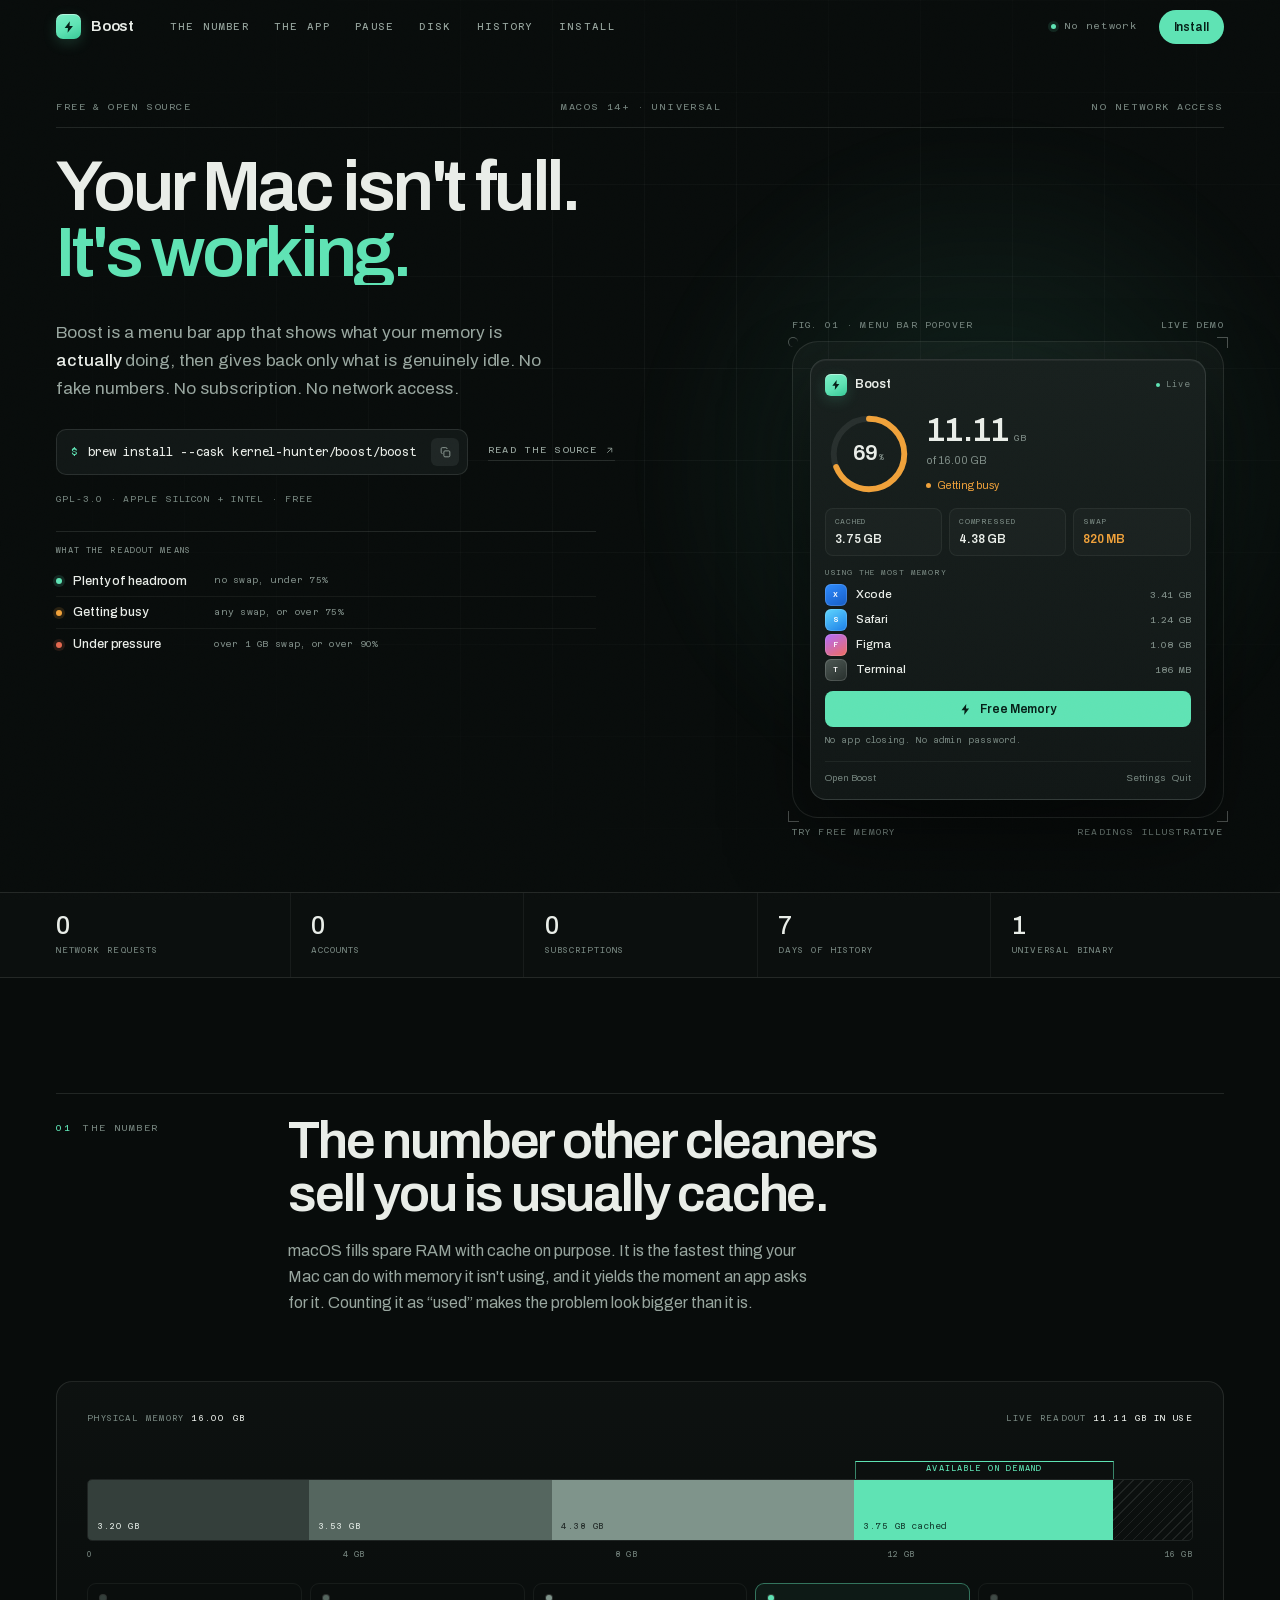
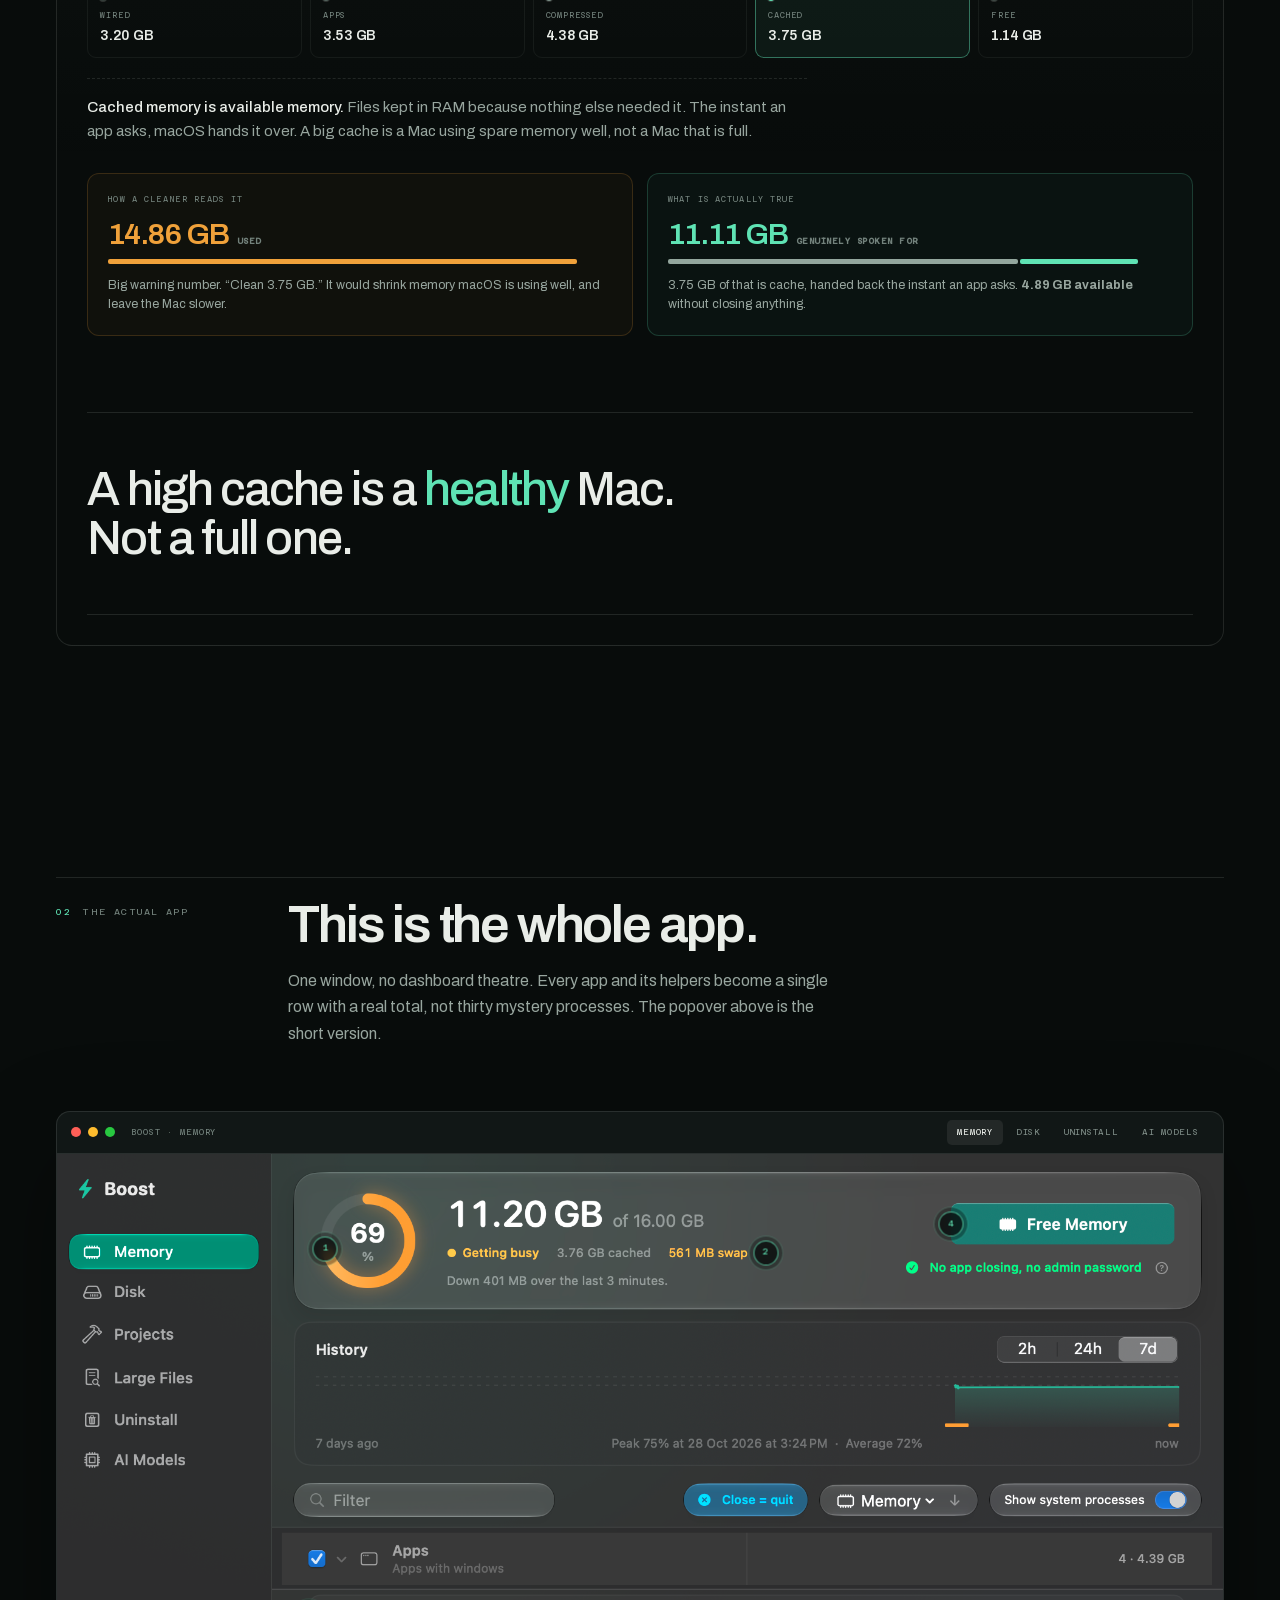
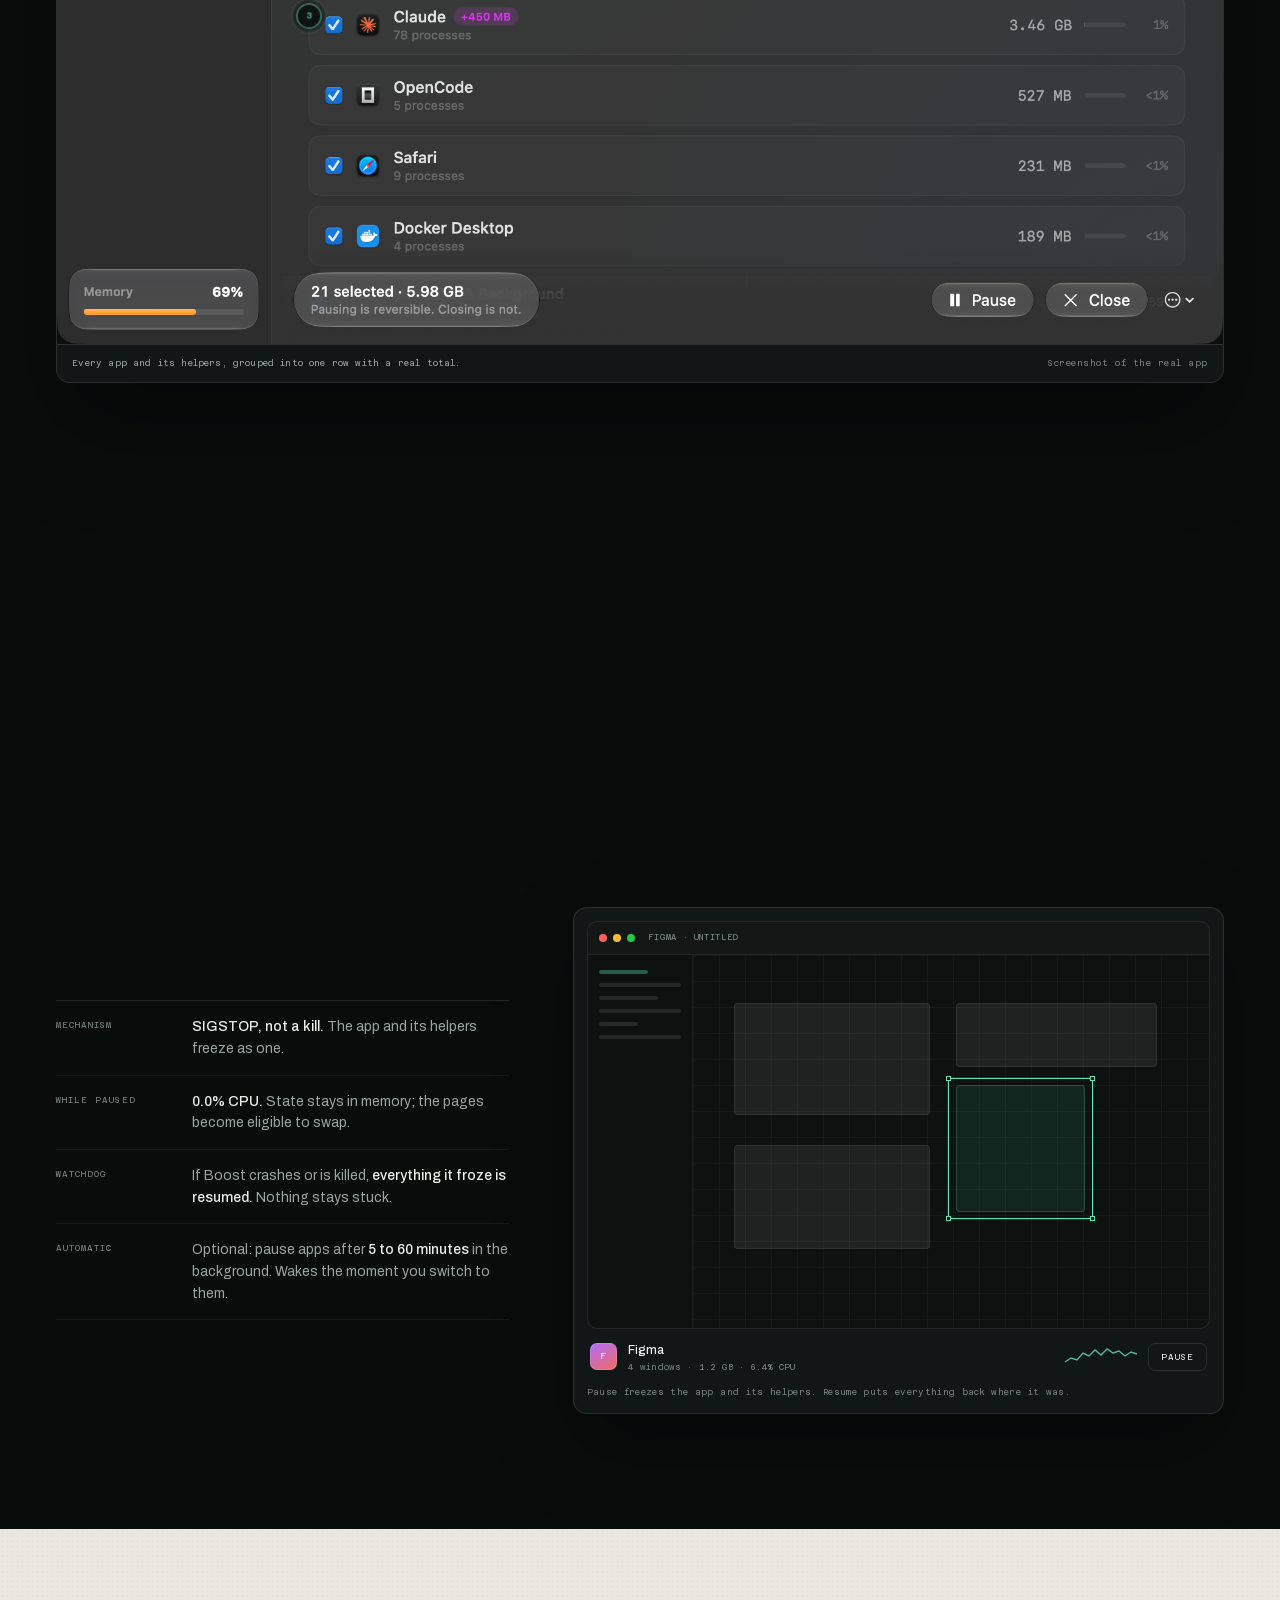
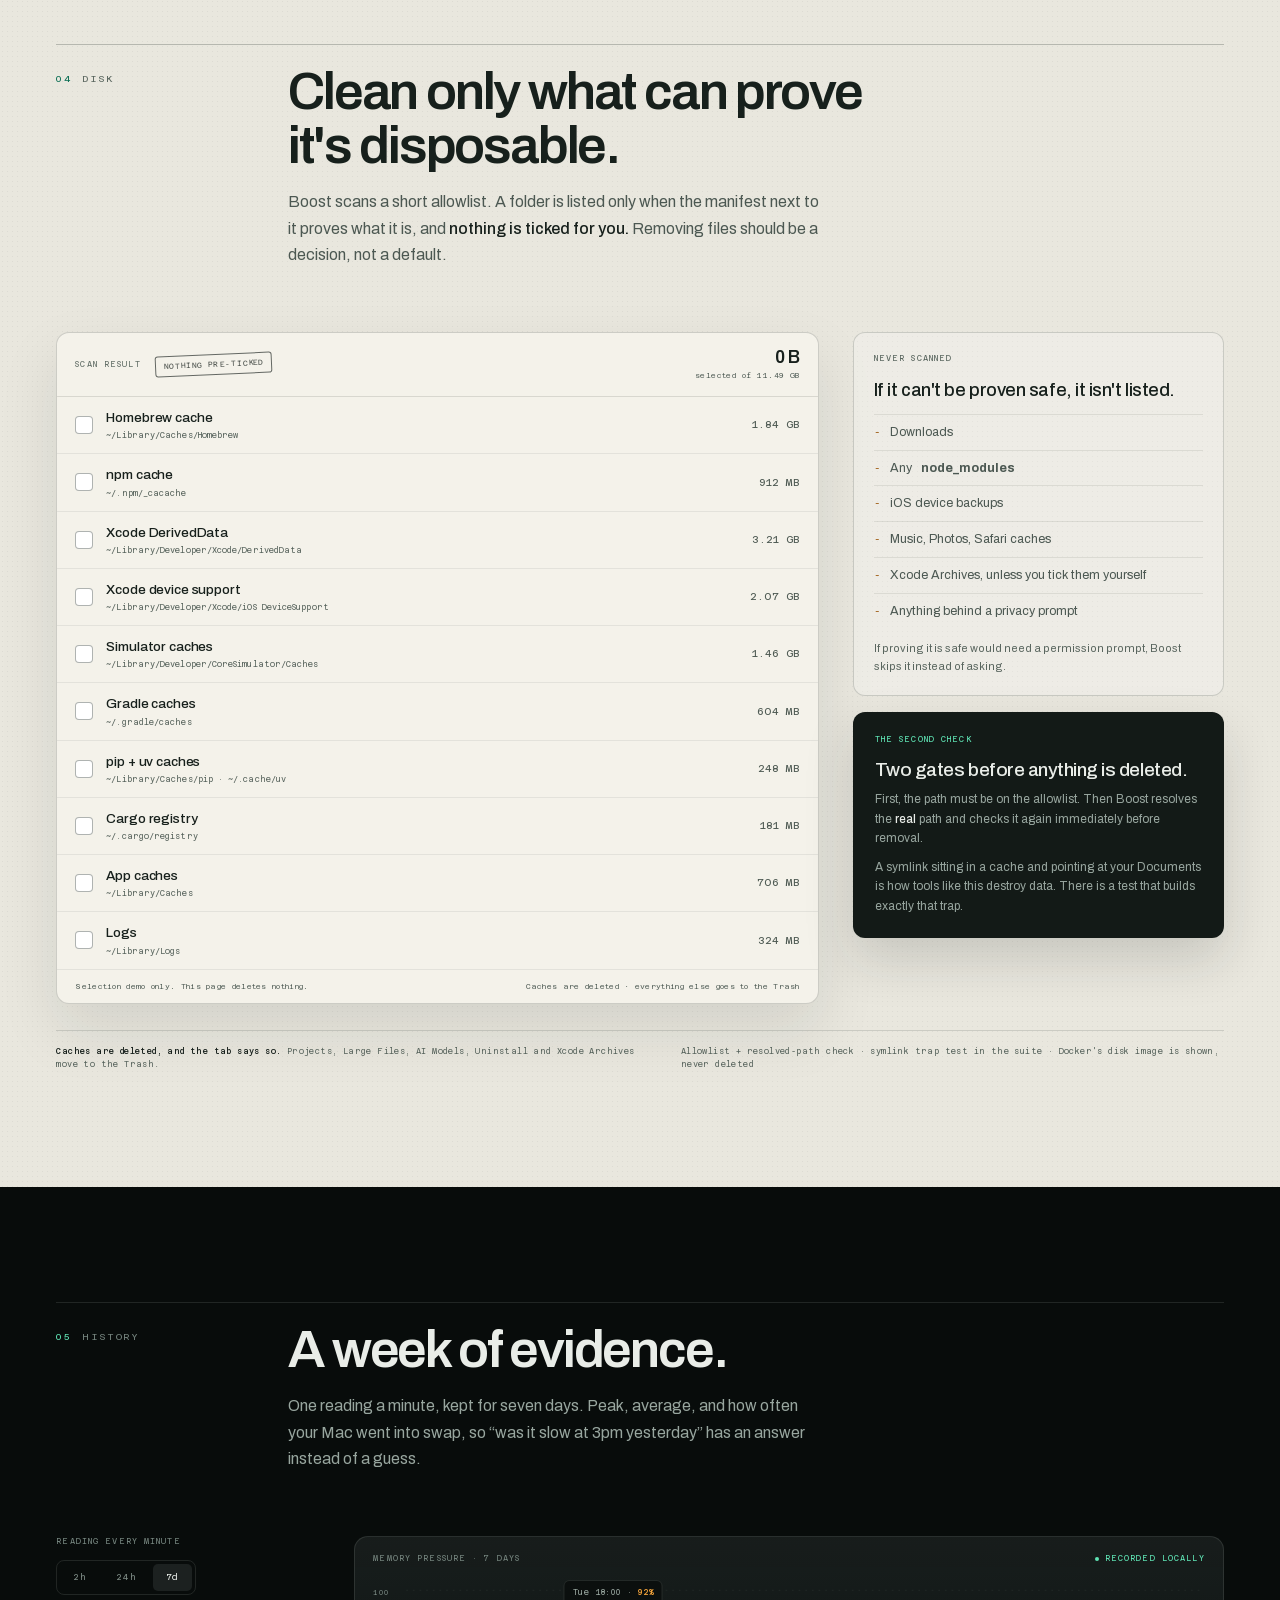
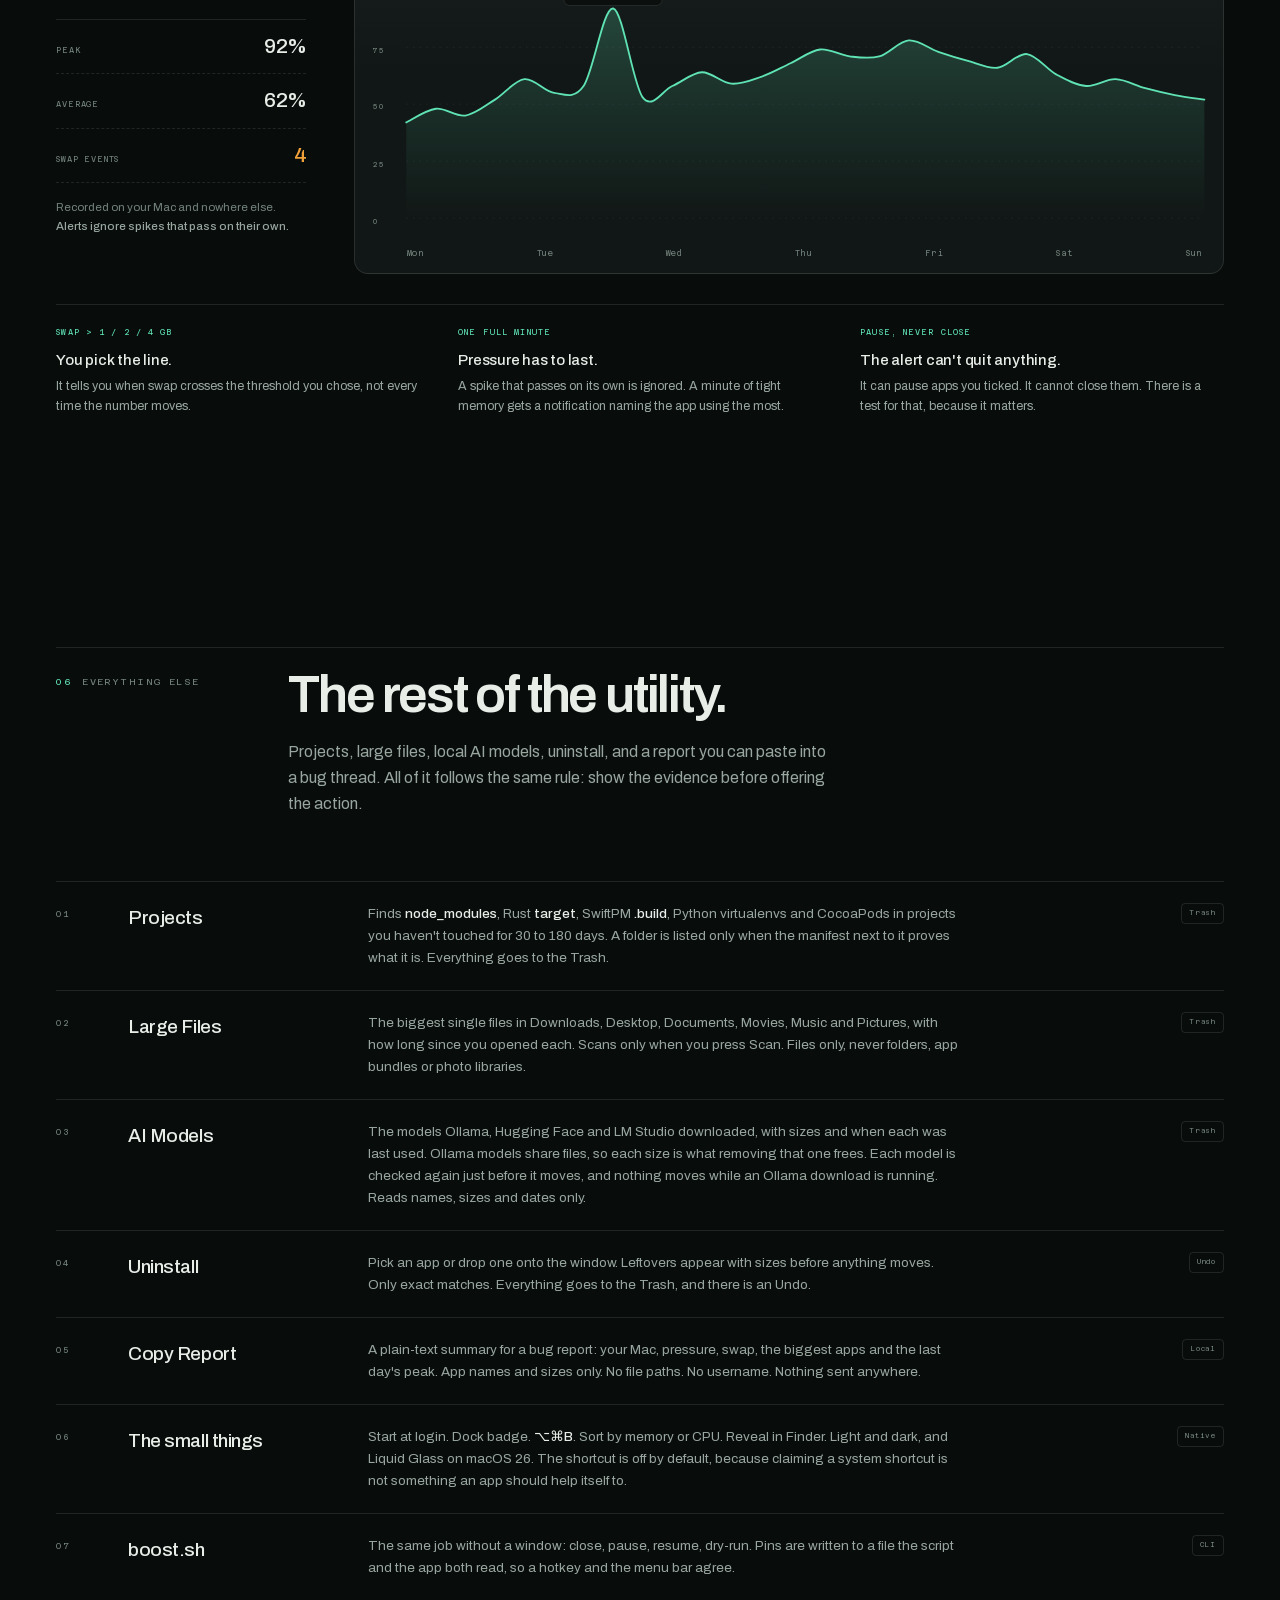
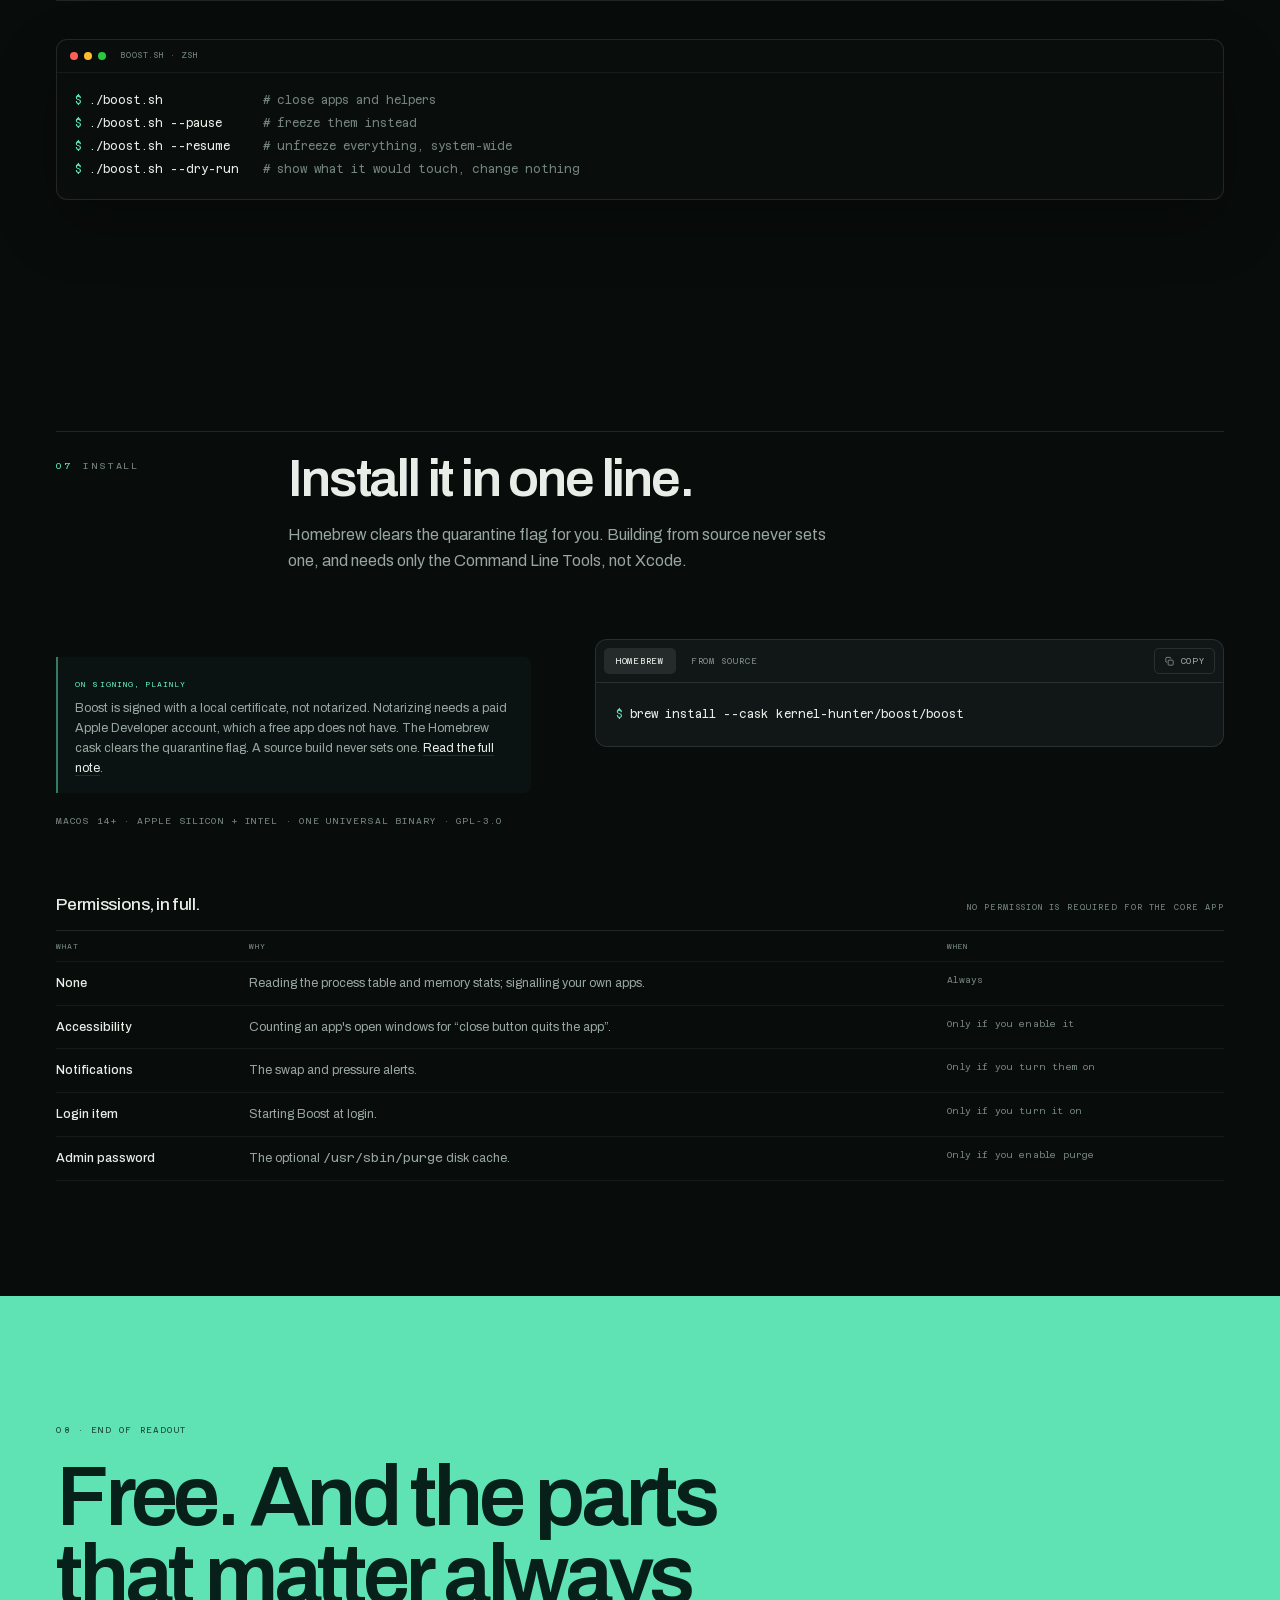
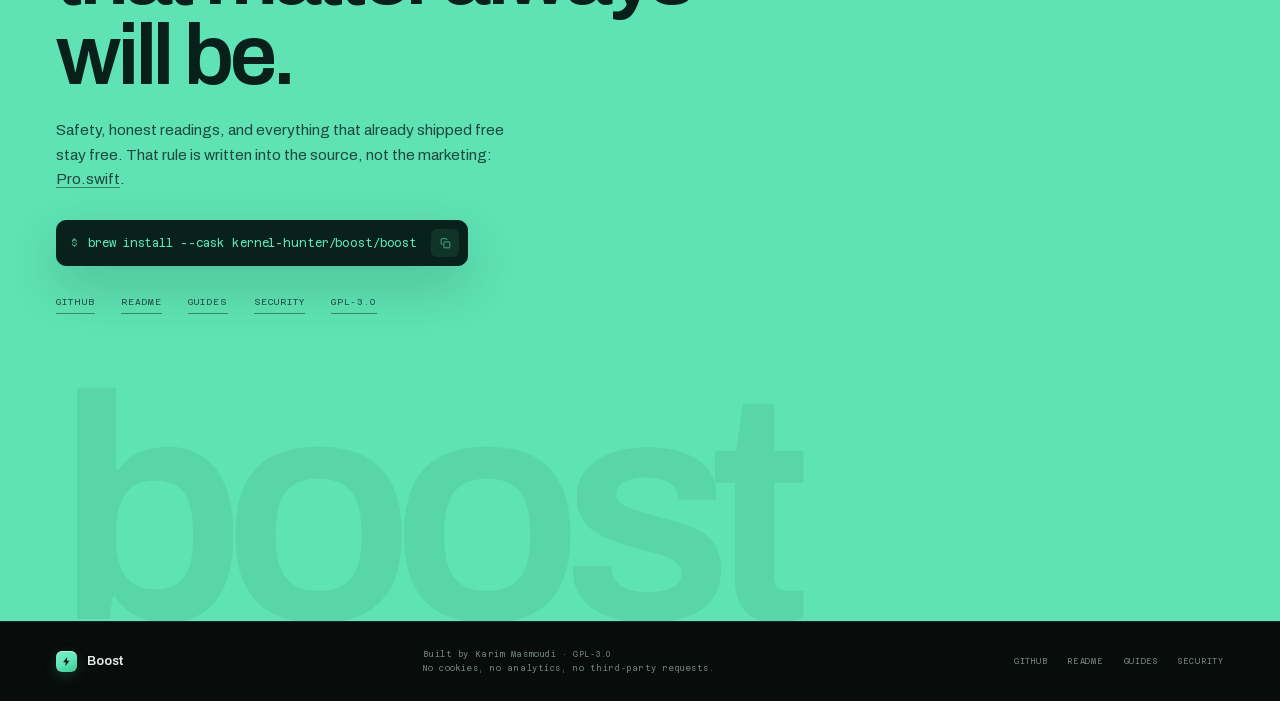
==== commit 14df60e2: "Show Docker's size on disk, refresh the screenshots and bump to 1.4.1" ====
--- a/docs/index.html
+++ b/docs/index.html
@@ -245,15 +245,15 @@
         </div>
       </div>
       <div class="shot-stage">
-        <img class="shot on" src="assets/img/memory.png" alt="Boost's Memory tab: a pressure gauge, a history chart, and running apps grouped with their helper processes." width="2080" height="1520">
-        <img class="shot" src="assets/img/disk.png" alt="Boost's Disk tab, listing reclaimable caches with an explanation of each one and nothing ticked by default." width="2080" height="1520" loading="lazy" aria-hidden="true">
-        <img class="shot" src="assets/img/uninstall.png" alt="Boost's Uninstall tab: a searchable list of installed apps with sizes and when each was last used." width="2080" height="1520" loading="lazy" aria-hidden="true">
+        <img class="shot on" src="assets/img/memory.png" alt="Boost's Memory tab: a pressure gauge, a history chart, and running apps grouped with their helper processes." width="1920" height="1302">
+        <img class="shot" src="assets/img/disk.png" alt="Boost's Disk tab, listing reclaimable caches with an explanation of each one and nothing ticked by default." width="1920" height="1302" loading="lazy" aria-hidden="true">
+        <img class="shot" src="assets/img/uninstall.png" alt="Boost's Uninstall tab: a searchable list of installed apps with sizes and when each was last used." width="1920" height="1302" loading="lazy" aria-hidden="true">
         <img class="shot" src="assets/img/ai-models.png" alt="Boost's AI Models tab: Ollama and Hugging Face models with sizes and when each was last used, nothing ticked." width="1920" height="1302" loading="lazy" aria-hidden="true">
         <div class="markers" id="shotMarkers" aria-hidden="true">
-          <span class="marker" style="left:21.4%;top:10.6%">1</span>
-          <span class="marker" style="left:40.5%;top:14.6%">2</span>
-          <span class="marker" style="left:35.1%;top:52%">3</span>
-          <span class="marker" style="left:79.3%;top:6.9%">4</span>
+          <span class="marker" style="left:23%;top:12%">1</span>
+          <span class="marker" style="left:60.8%;top:12.5%">2</span>
+          <span class="marker" style="left:21.6%;top:58.5%">3</span>
+          <span class="marker" style="left:76.7%;top:8.9%">4</span>
         </div>
       </div>
       <div class="shot-foot">
--- a/docs/assets/css/sections.css
+++ b/docs/assets/css/sections.css
@@ -270,7 +270,7 @@
 
 .shot-stage {
   position: relative;
-  aspect-ratio: 2080 / 1520;
+  aspect-ratio: 1920 / 1302;
   background: #0b0f0e;
   overflow: hidden;
 }
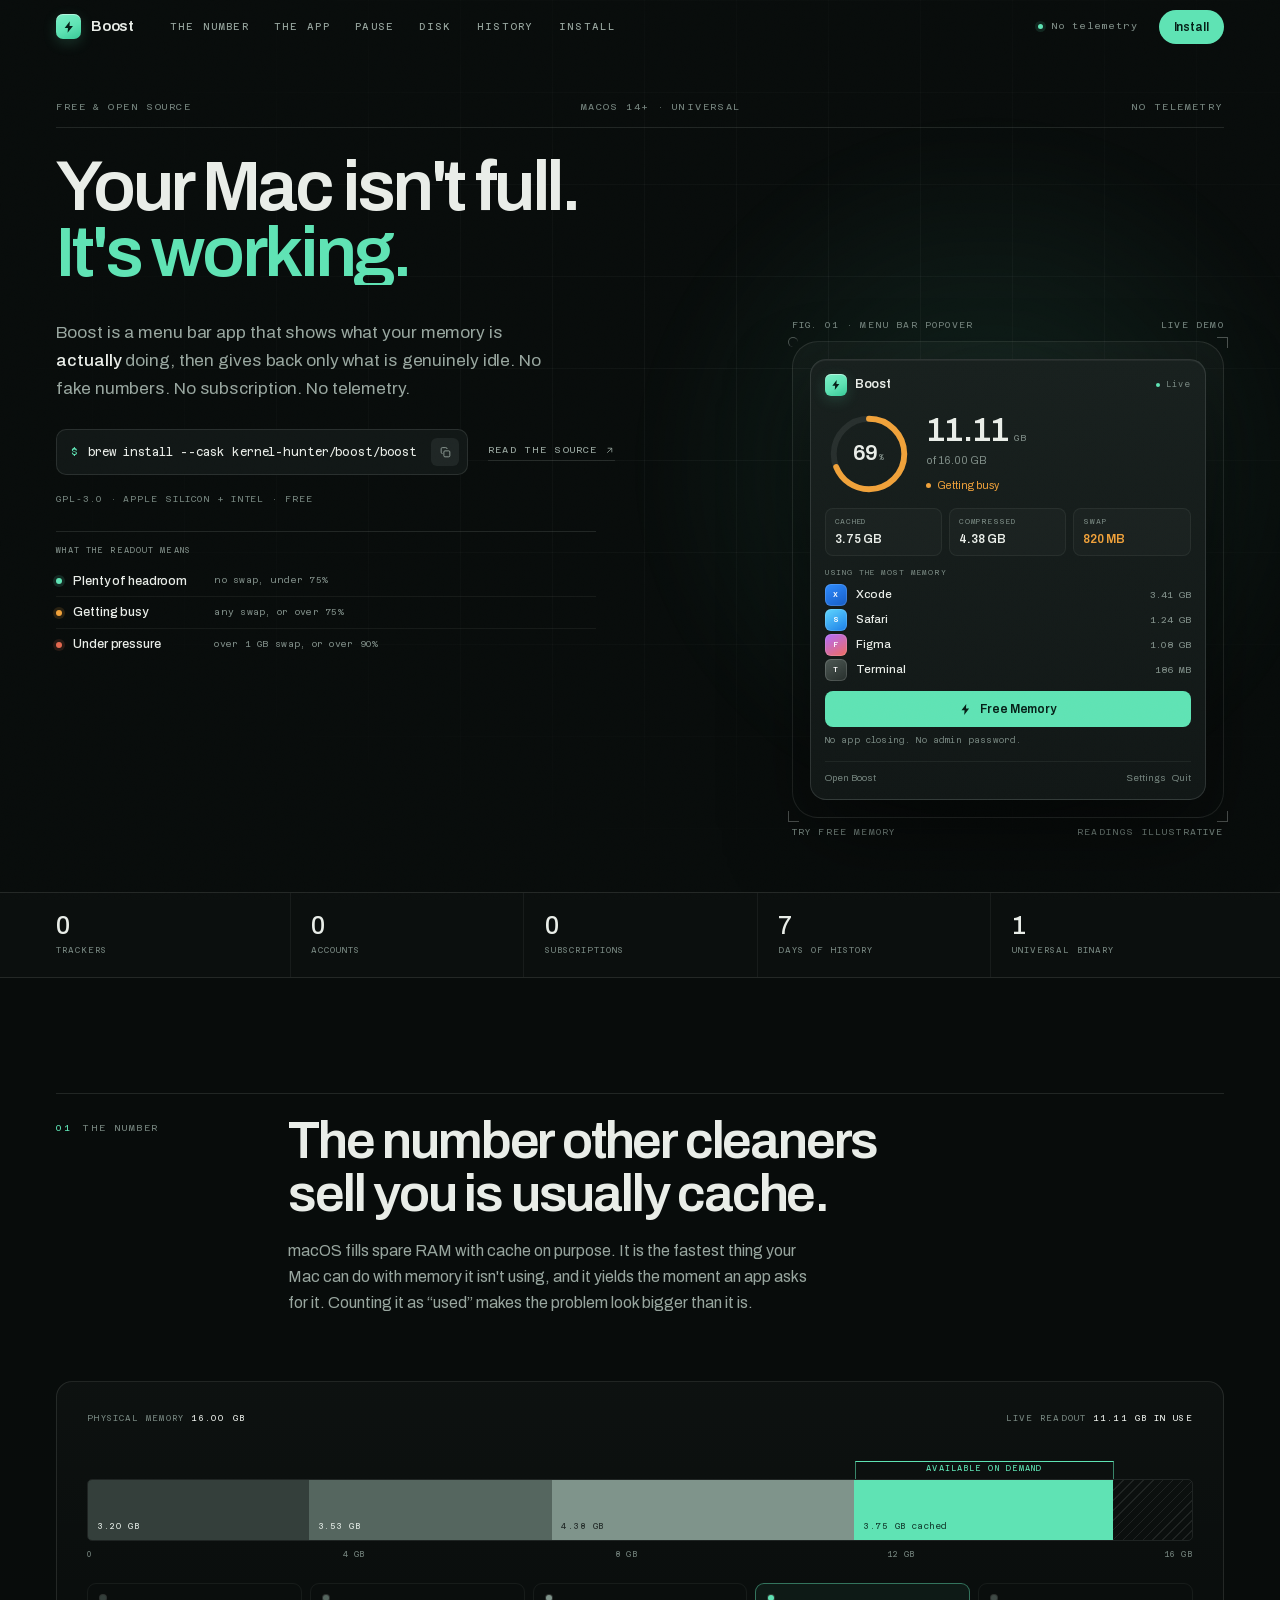
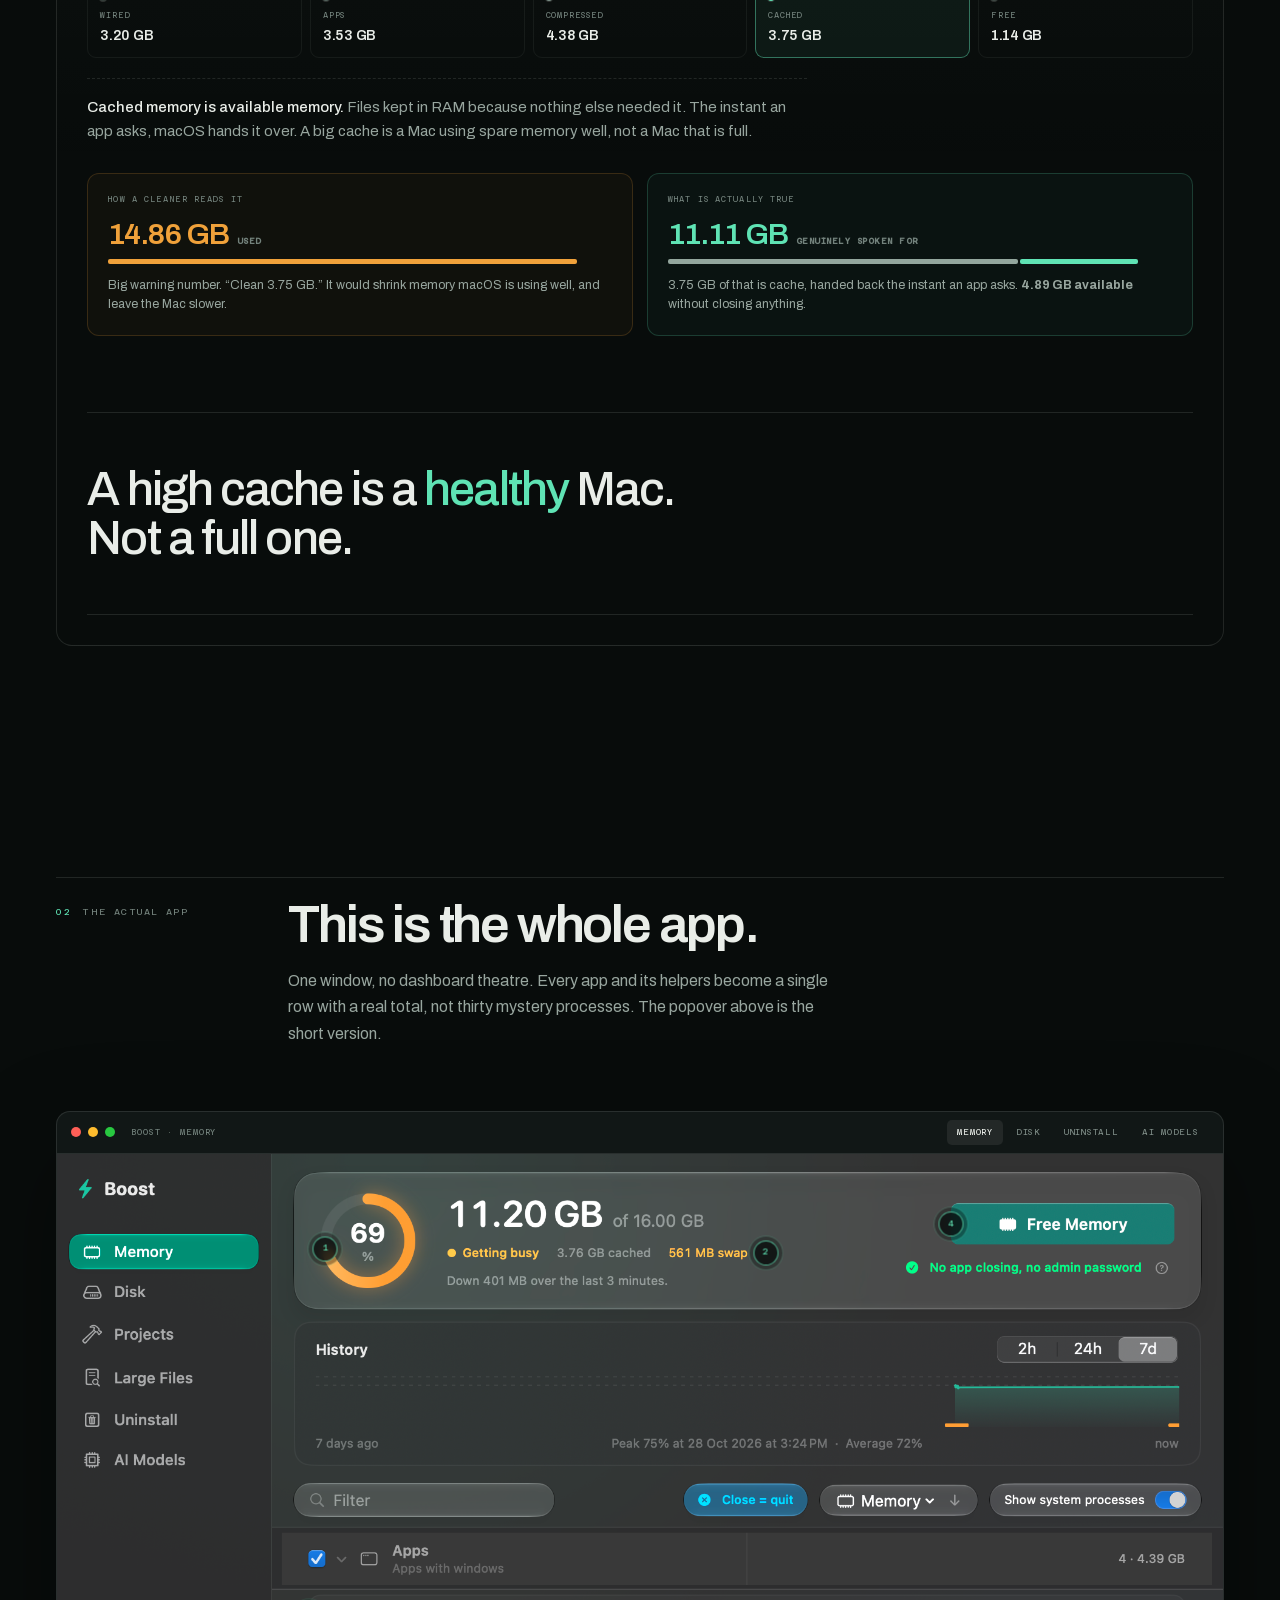
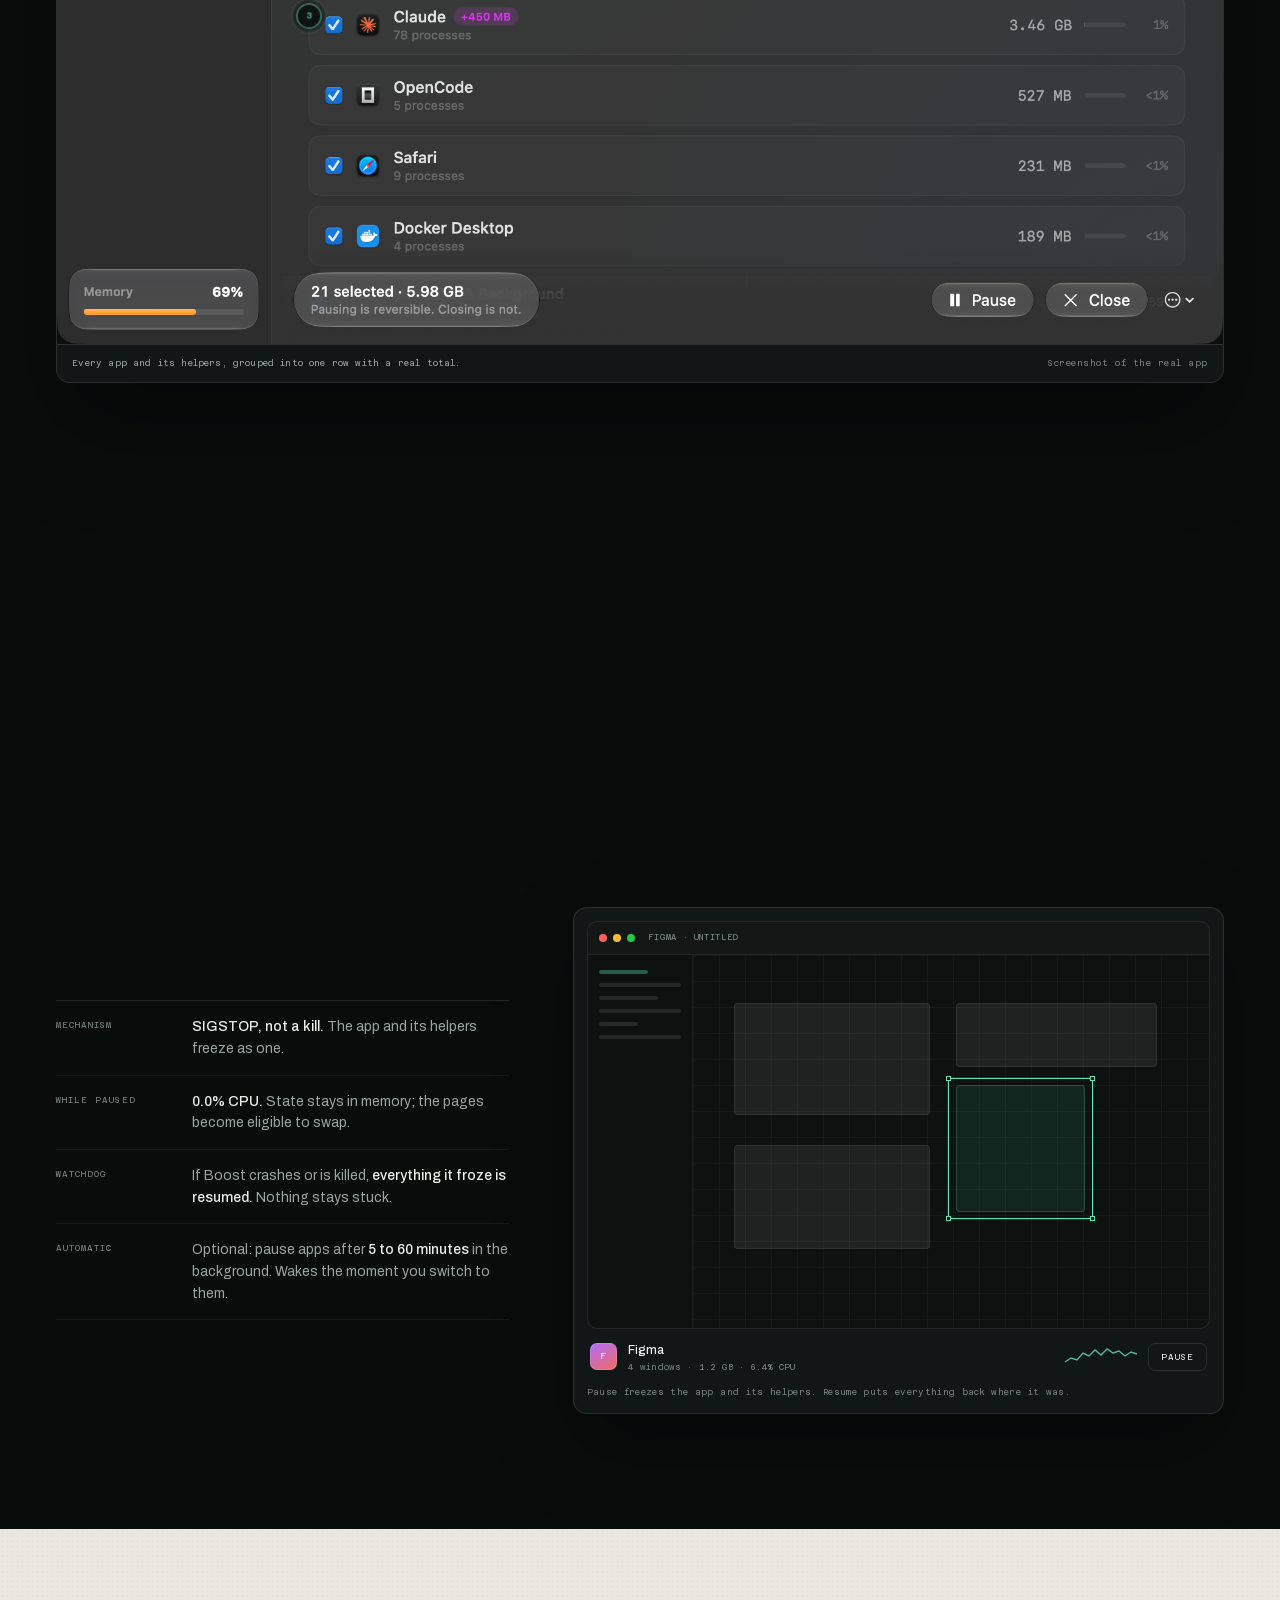
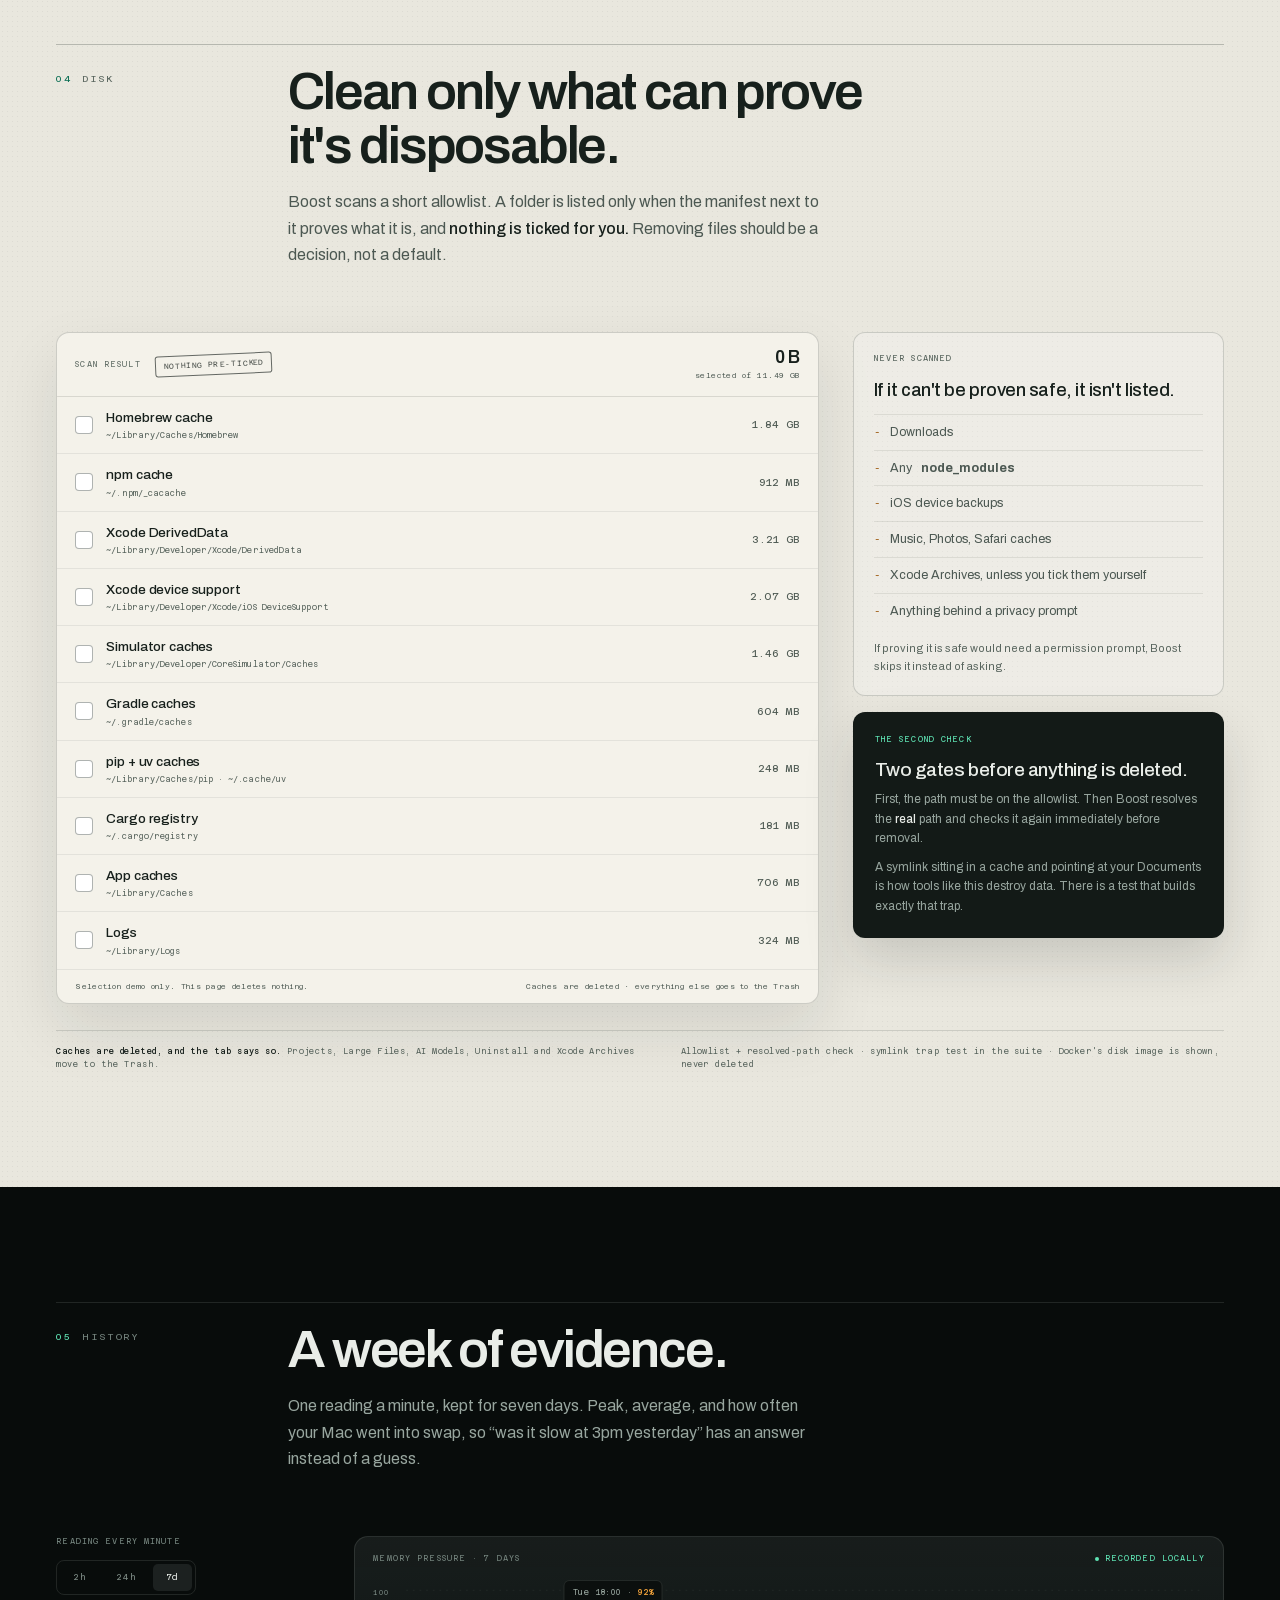
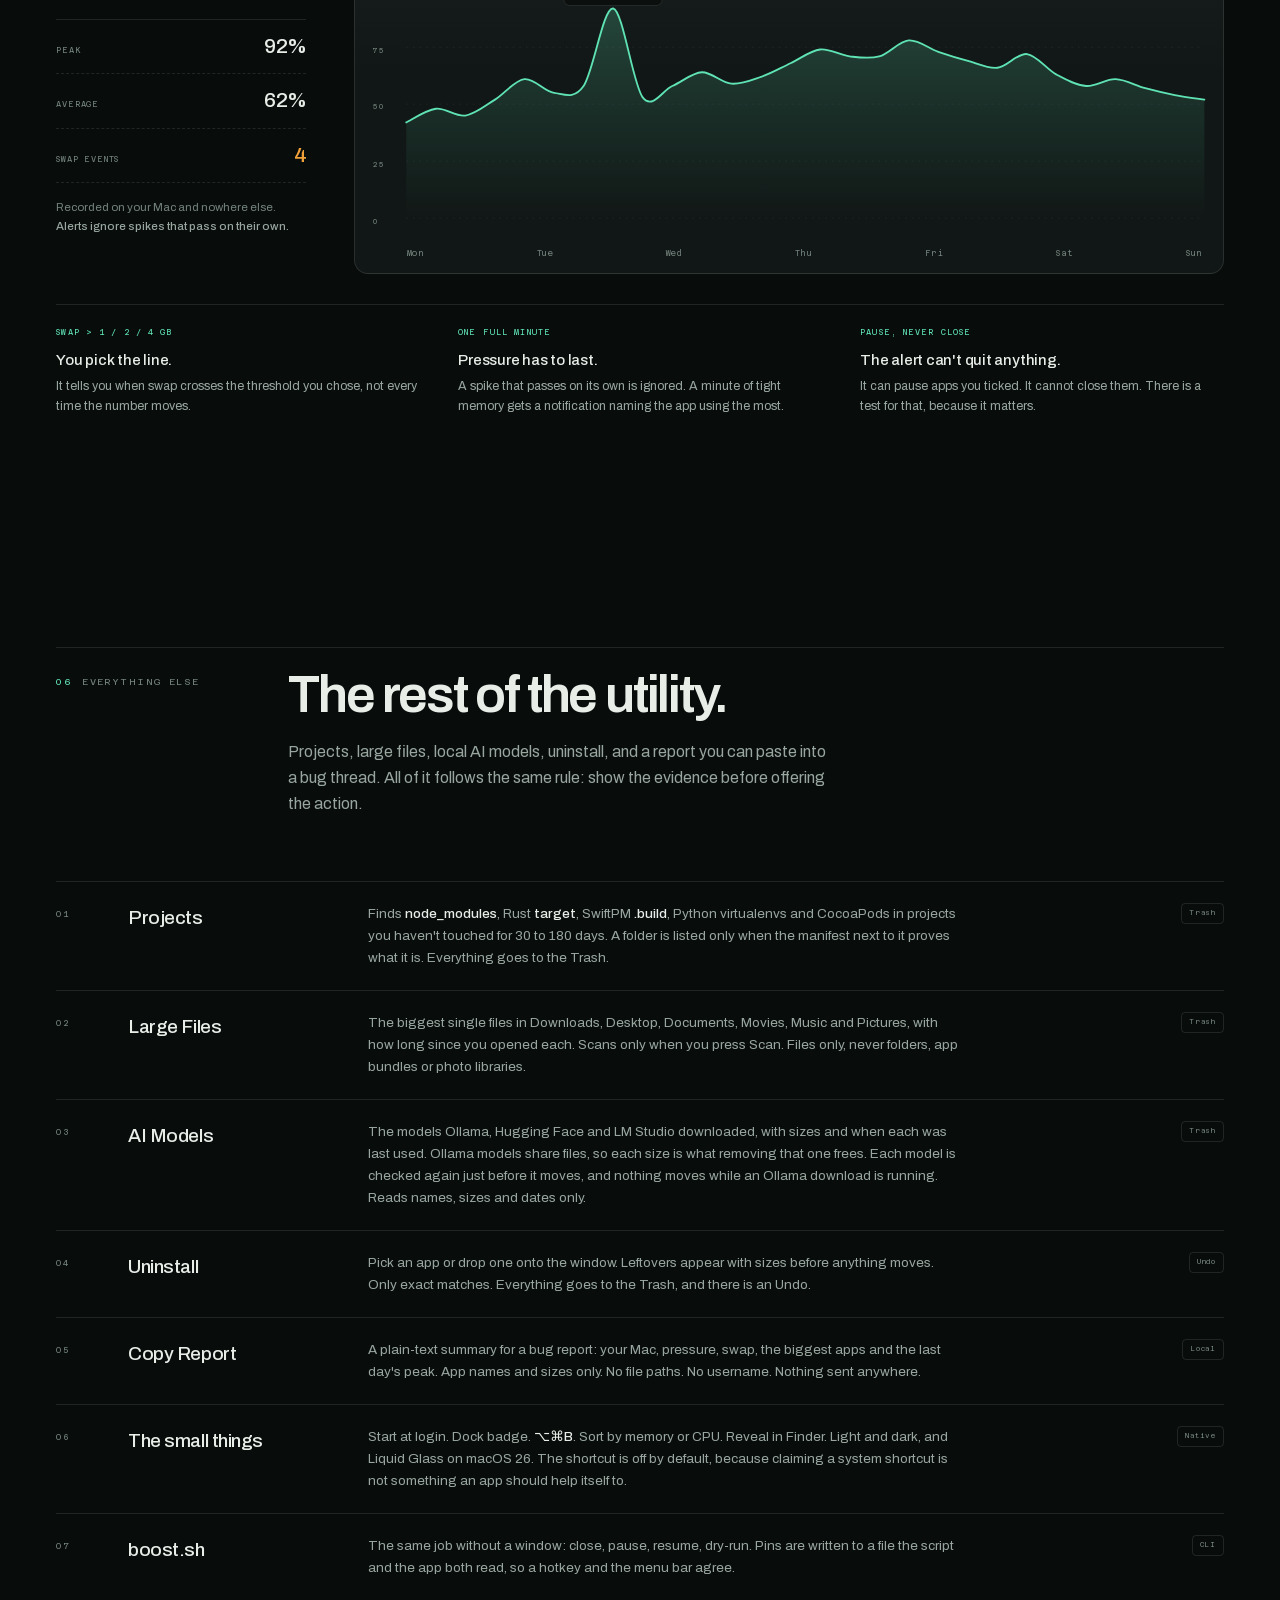
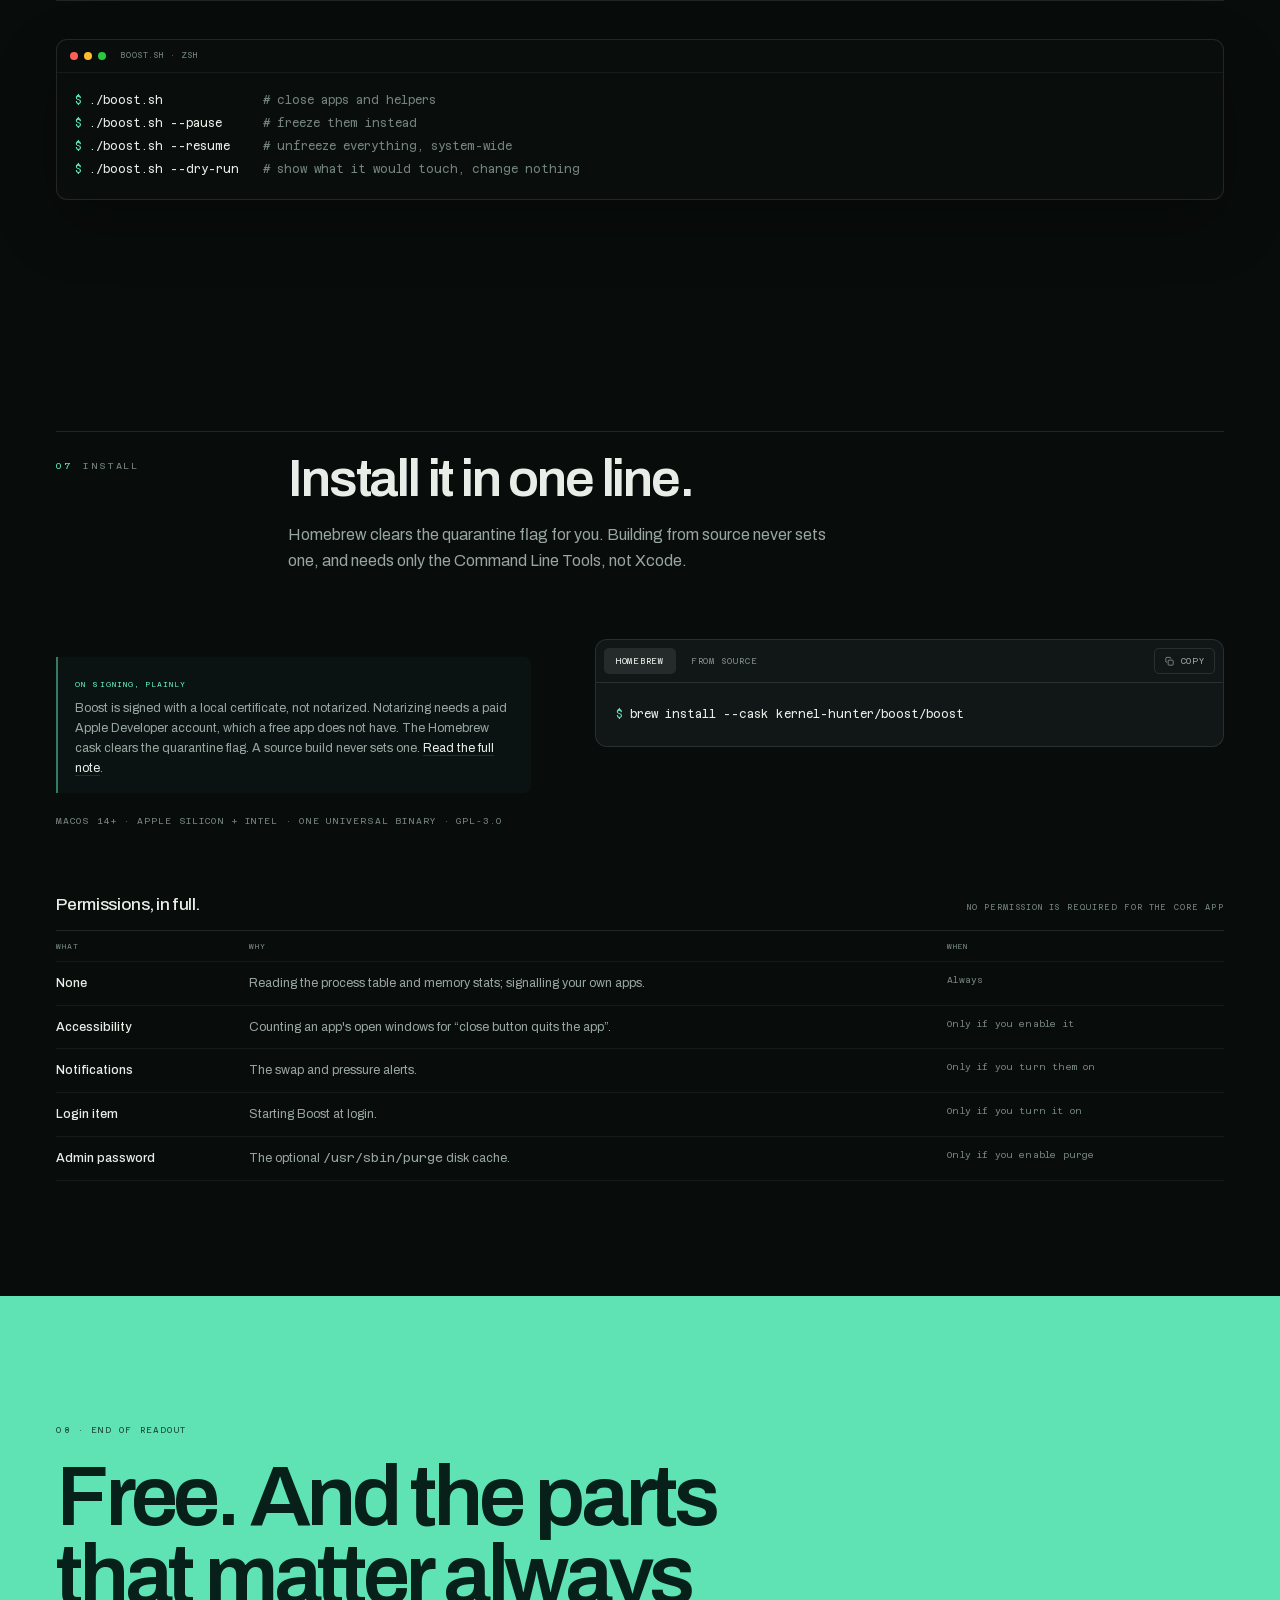
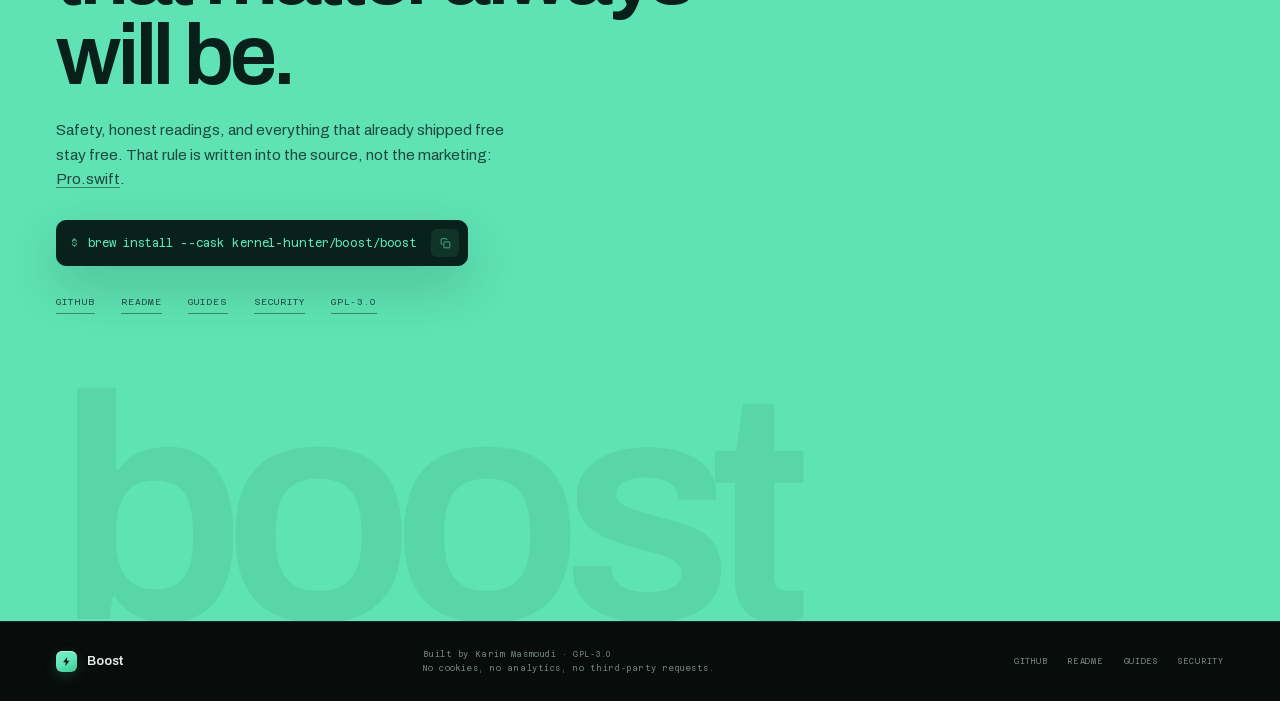
==== commit b362215c: "Say what the update check sends instead of promising no network at all README, SECURITY.md and the w" ====
--- a/docs/index.html
+++ b/docs/index.html
@@ -4,7 +4,7 @@
 <meta charset="utf-8">
 <meta name="viewport" content="width=device-width, initial-scale=1">
 <title>Boost for Mac: a free, open source memory and disk utility</title>
-<meta name="description" content="Boost is a free, open source Mac menu bar app: see what your RAM is really doing, pause apps instead of quitting them, and clean caches, old project folders, large files, AI models and leftovers. A free alternative to CleanMyMac and iStat Menus. No subscription, no telemetry, no network access.">
+<meta name="description" content="Boost is a free, open source Mac menu bar app: see what your RAM is really doing, pause apps instead of quitting them, and clean caches, old project folders, large files, AI models and leftovers. A free alternative to CleanMyMac and iStat Menus. No subscription, no telemetry.">
 <link rel="canonical" href="https://kernel-hunter.github.io/boost/">
 <meta name="theme-color" content="#080c0b">
 <meta property="og:type" content="website">
@@ -14,7 +14,7 @@
 <meta property="og:image" content="https://kernel-hunter.github.io/boost/assets/img/social-preview.png">
 <meta name="twitter:card" content="summary_large_image">
 <meta name="twitter:title" content="Boost for Mac: your Mac isn't full. It's working.">
-<meta name="twitter:description" content="A free, open source Mac menu bar app for memory and disk. No subscription, no telemetry, no network access.">
+<meta name="twitter:description" content="A free, open source Mac menu bar app for memory and disk. No subscription, no telemetry.">
 <meta name="twitter:image" content="https://kernel-hunter.github.io/boost/assets/img/social-preview.png">
 <link rel="icon" href="assets/img/icon.png">
 <link rel="apple-touch-icon" href="assets/img/icon.png">
@@ -57,7 +57,7 @@
       <a href="#install">Install</a>
     </nav>
     <div class="menubar-meta">
-      <span class="net"><i aria-hidden="true"></i>No network</span>
+      <span class="net"><i aria-hidden="true"></i>No telemetry</span>
       <a class="pill" href="#install">Install</a>
     </div>
   </div>
@@ -71,7 +71,7 @@
     <div class="hero-meta mono">
       <span>Free &amp; open source</span>
       <span>macOS 14+ · Universal</span>
-      <span>No network access</span>
+      <span>No telemetry</span>
     </div>
 
     <h1 id="hero-title">
@@ -81,7 +81,7 @@
 
     <div class="hero-bottom">
       <div class="hero-copy">
-        <p class="lede">Boost is a menu bar app that shows what your memory is <strong>actually</strong> doing, then gives back only what is genuinely idle. No fake numbers. No subscription. No network access.</p>
+        <p class="lede">Boost is a menu bar app that shows what your memory is <strong>actually</strong> doing, then gives back only what is genuinely idle. No fake numbers. No subscription. No telemetry.</p>
         <div class="hero-actions">
           <button class="cmd" type="button" data-copy="brew install --cask kernel-hunter/boost/boost" aria-label="Copy Homebrew install command">
             <span class="dollar" aria-hidden="true">$</span>
@@ -157,7 +157,7 @@
 
 <div class="rail" aria-label="Product facts">
   <div class="wrap rail-inner">
-    <div class="rail-item"><b>0</b><span>Network requests</span></div>
+    <div class="rail-item"><b>0</b><span>Trackers</span></div>
     <div class="rail-item"><b>0</b><span>Accounts</span></div>
     <div class="rail-item"><b>0</b><span>Subscriptions</span></div>
     <div class="rail-item"><b>7</b><span>Days of history</span></div>
